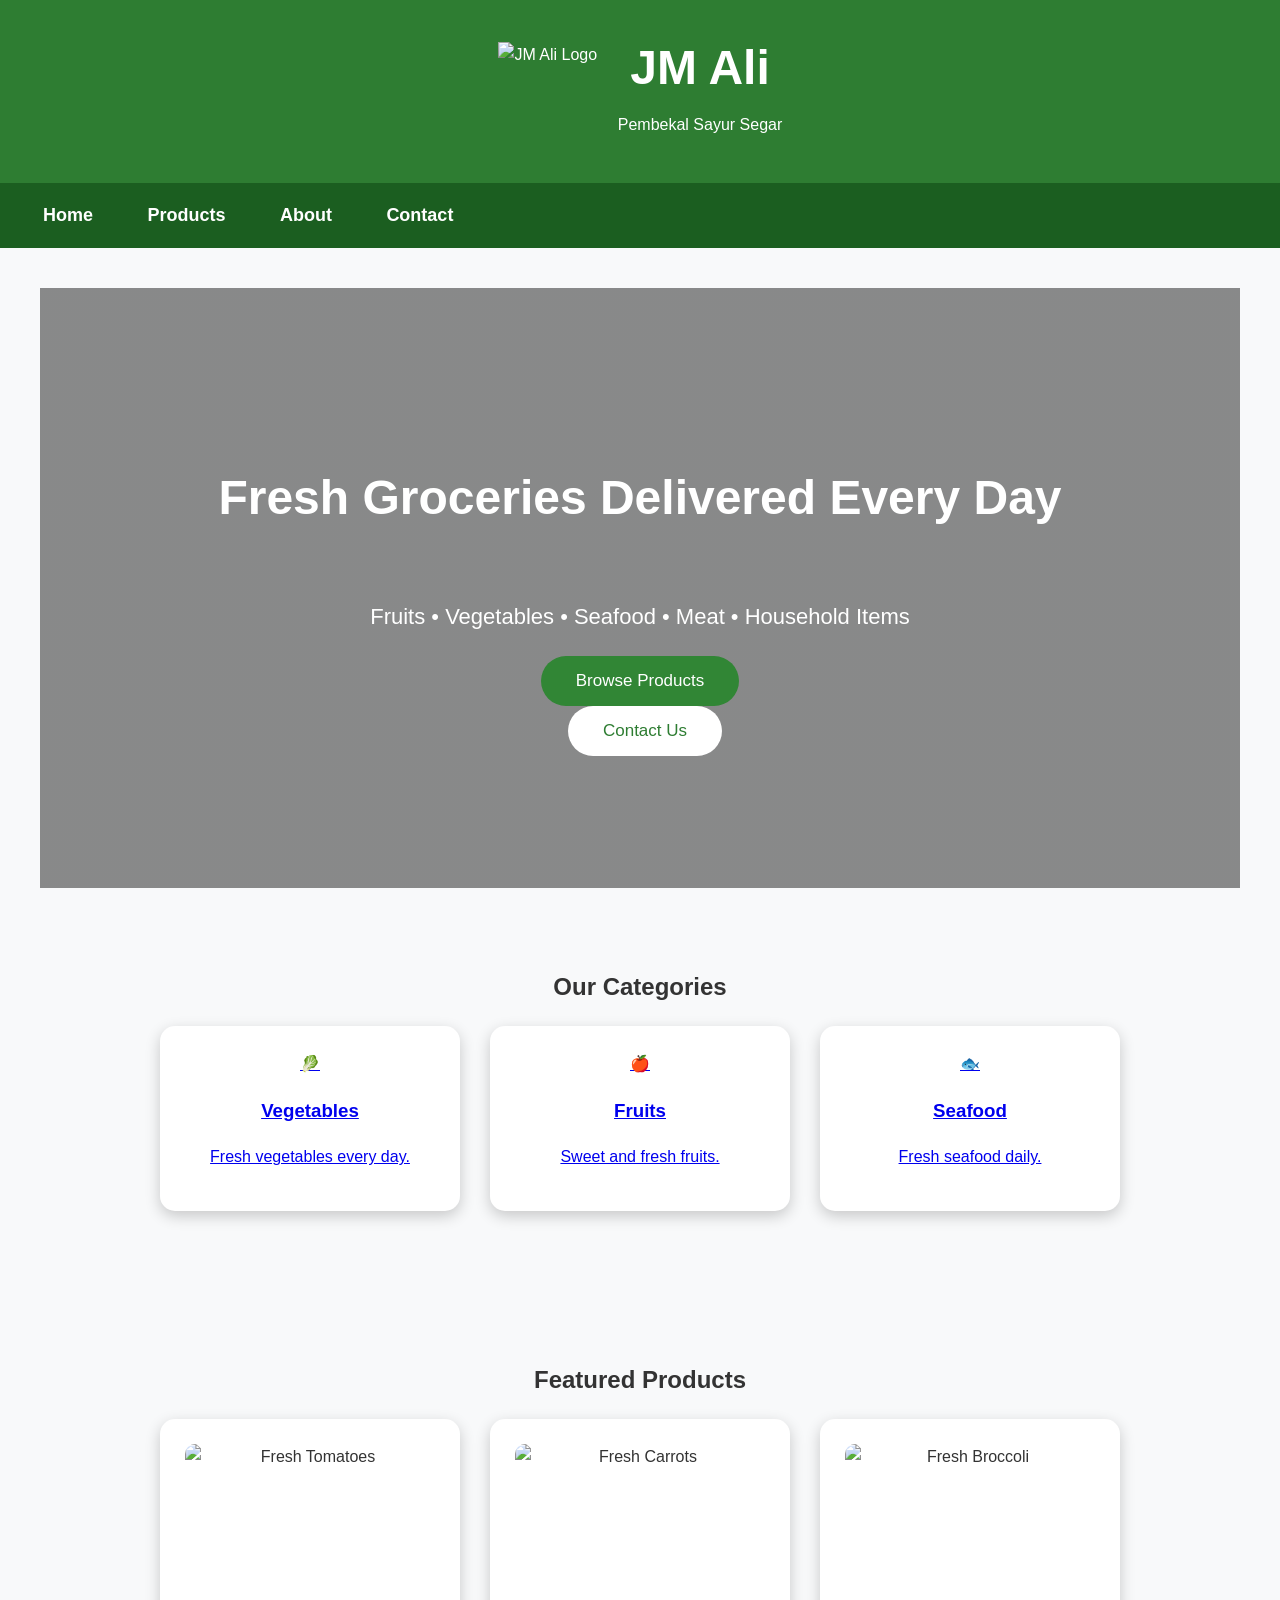
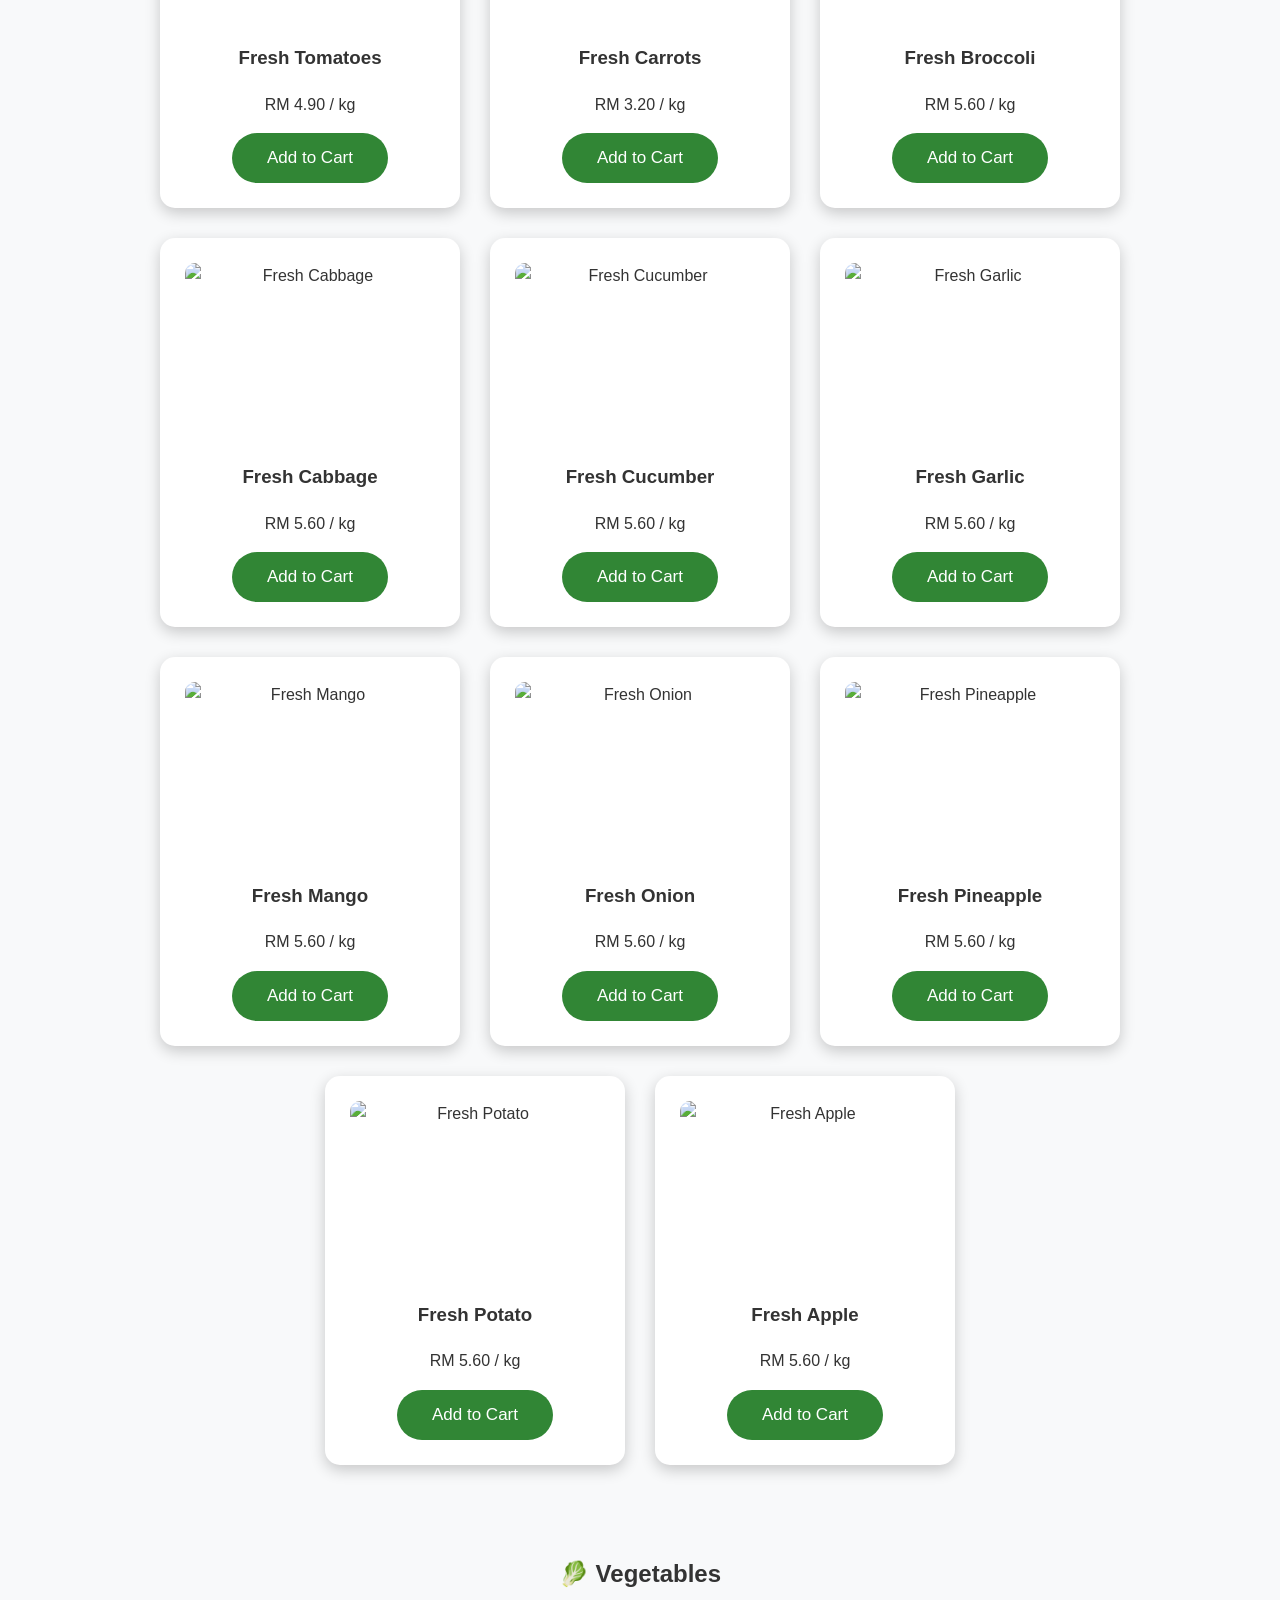
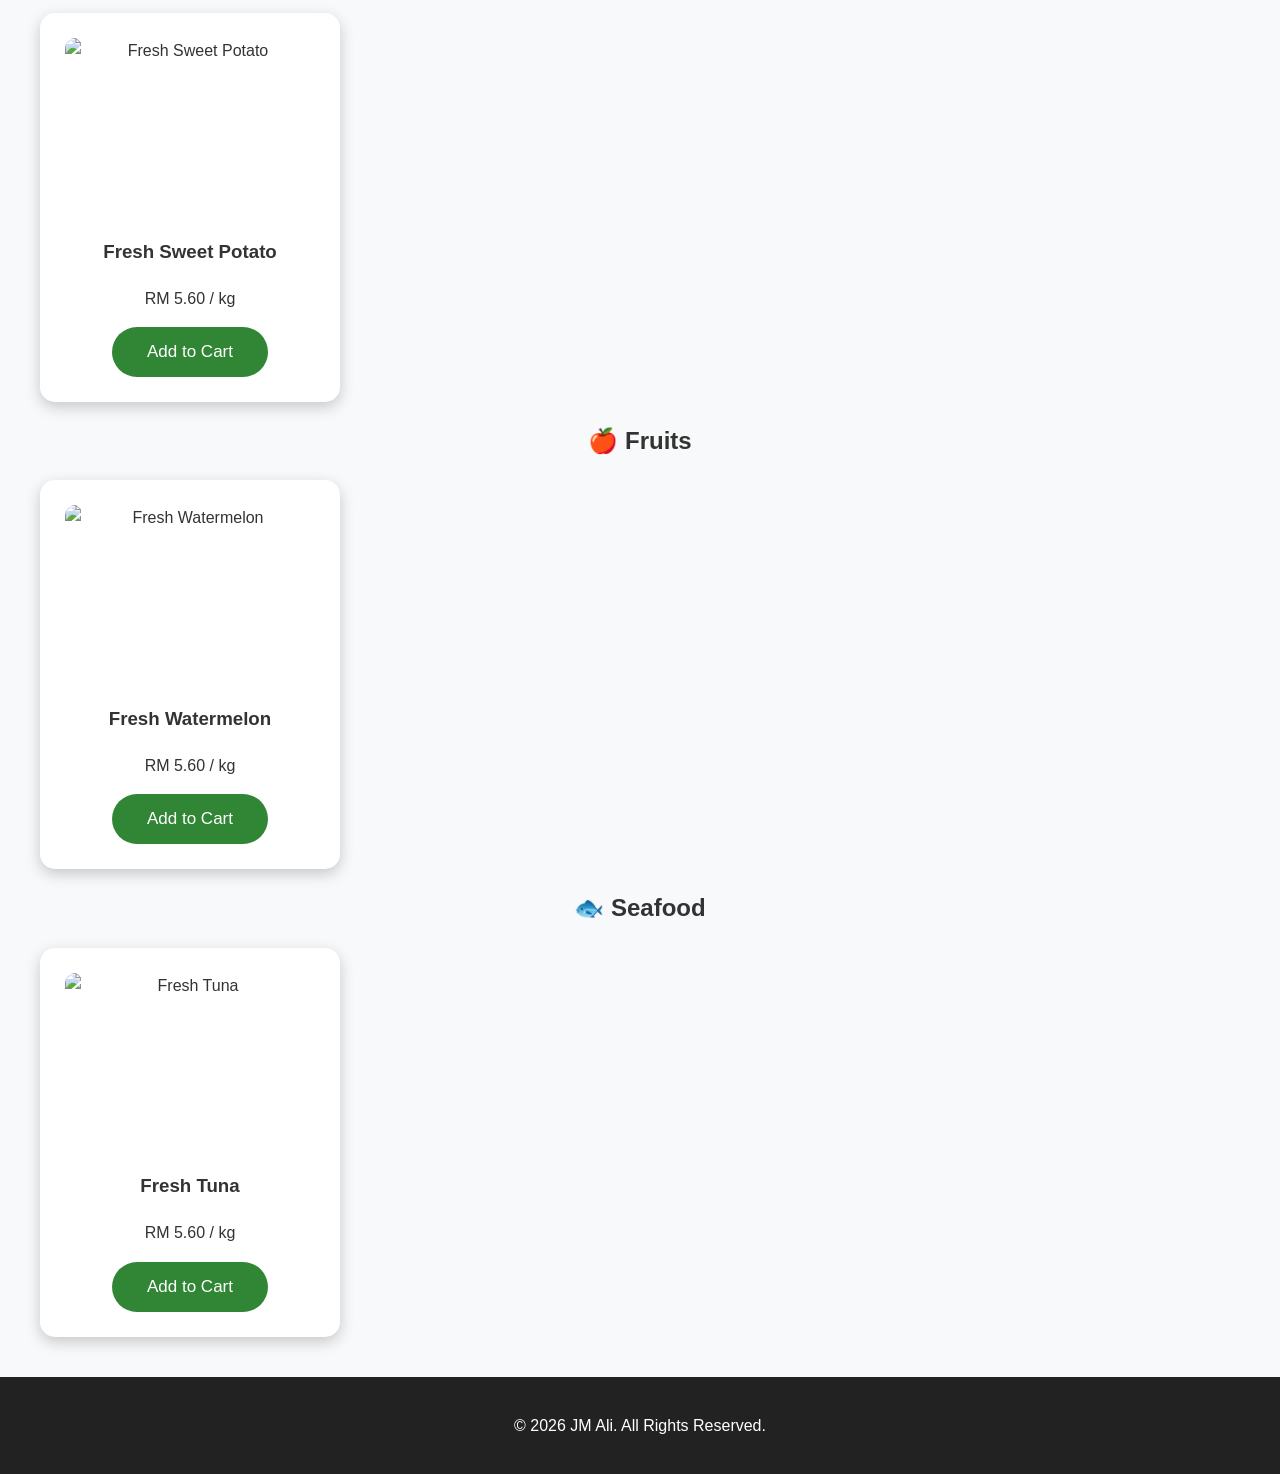
==== index.html @ fa9f4287 "Update index.html" ====
<!DOCTYPE html>

<!--
=====================================================
JM ALI WEBSITE
Version : 1.0
Lesson : 1

This is our homepage.

Every page on our website begins here.

Don't worry if some code looks confusing.
I'll explain every single part.
=====================================================
-->

<html lang="en">

<head>

    <!-- Character encoding -->
    <meta charset="UTF-8">

    <!-- Makes website responsive -->
    <meta name="viewport" content="width=device-width, initial-scale=1.0">

    <!-- Website title -->
    <title>JM Ali</title>

    <!-- Link our CSS file -->
    <link rel="stylesheet" href="css/style.css">

</head>

<body>

    <!-- ======================================
         HEADER
         This is the top of the website.
    ======================================= -->

    <header>

    <div class="logo-area">

        <img src="images/logo/logo.png" alt="JM Ali Logo">

        <div>

            <h1>JM Ali</h1>

            <p>Pembekal Sayur Segar</p>

        </div>

    </div>

    </header>

    <!-- ======================================
         NAVIGATION BAR
    ======================================= -->

    <nav>

        <a href="#">Home</a>

        <a href="#">Products</a>

        <a href="#">About</a>

        <a href="#">Contact</a>

    </nav>

    <!-- ======================================
         MAIN CONTENT
    ======================================= -->

    <main>

    <!-- ===============================
         HERO SECTION
         This is the first section people
         see after the menu.
    ================================ -->

    <section class="hero">

        <h2>Fresh Groceries Delivered Every Day</h2>

        <p>

            Fruits • Vegetables • Seafood • Meat • Household Items

        </p>

        <button>Browse Products</button>

        <button class="secondary-button">Contact Us</button>

    </section>

    <!-- ===============================
         CATEGORIES
    ================================ -->

    <section class="categories">

        <h2>Our Categories</h2>

        <div class="category-container">

            <a href="#vegetables" class="category-link">

             <div class="card">

            🥬

            <h3>Vegetables</h3>

            <p>Fresh vegetables every day.</p>

            </div>

            </a>

            <a href="#fruits" class="category-link">

                <div class="card">

                    🍎

                    <h3>Fruits</h3>

                    <p>Sweet and fresh fruits.</p>

                </div>
            </a>

            <a href="#seafood" class="category-link">

                <div class="card">

                    🐟

                    <h3>Seafood</h3>

                    <p>Fresh seafood daily.</p>

                </div>

            </a>

        </div>

    </section>

    <!-- ======================================
     FEATURED PRODUCTS
    ====================================== -->

    <section class="featured">

        <h2>Featured Products</h2>

        <div class="category-container">

            <div class="card">

                <img src="images/products/fruit/tomato.jpg" alt="Fresh Tomatoes">

                <h3>Fresh Tomatoes</h3>

                <p>RM 4.90 / kg</p>

                <button>Add to Cart</button>

            </div>

          <div class="card">

                <img src="images/products/vegetable/carrot.webp" alt="Fresh Carrots">

                <h3>Fresh Carrots</h3>

                <p>RM 3.20 / kg</p>

                <button>Add to Cart</button>

          </div>

         <div class="card">

                <img src="images/products/vegetable/broccoli.jpg" alt="Fresh Broccoli">

                <h3>Fresh Broccoli</h3>

                <p>RM 5.60 / kg</p>

                <button>Add to Cart</button>

         </div>

         <div class="card">

            <img src="images/products/vegetable/cabbage.jpg" alt="Fresh Cabbage">

            <h3>Fresh Cabbage</h3>

            <p>RM 5.60 / kg</p>

            <button>Add to Cart</button>

        </div>

            <div class="card">

            <img src="images/products/fruit/cucumber.jpg" alt="Fresh Cucumber">

            <h3>Fresh Cucumber</h3>

            <p>RM 5.60 / kg</p>

            <button>Add to Cart</button>

        </div>

        <div class="card">

            <img src="images/products/vegetable/garlic.jpg" alt="Fresh Garlic">

            <h3>Fresh Garlic</h3>

            <p>RM 5.60 / kg</p>

            <button>Add to Cart</button>

        </div>

        <div class="card">

            <img src="images/products/fruit/mango.jpg" alt="Fresh Mango">

            <h3>Fresh Mango</h3>

            <p>RM 5.60 / kg</p>

            <button>Add to Cart</button>

        </div>

        <div class="card">

            <img src="images/products/vegetable/onion.jpg" alt="Fresh Onion">

            <h3>Fresh Onion</h3>

            <p>RM 5.60 / kg</p>

            <button>Add to Cart</button>

        </div>

        <div class="card">

            <img src="images/products/fruit/pineapple.webp" alt="Fresh Pineapple">

            <h3>Fresh Pineapple</h3>

            <p>RM 5.60 / kg</p>

            <button>Add to Cart</button>

        </div>

        <div class="card">

            <img src="images/products//vegetable/potato.webp" alt="Fresh Potato">

            <h3>Fresh Potato</h3>

            <p>RM 5.60 / kg</p>

            <button>Add to Cart</button>

        </div>

        <div class="card">

            <img src="images/products/fruit/red_apple.avif" alt="Fresh Apple">

            <h3>Fresh Apple</h3>

            <p>RM 5.60 / kg</p>

            <button>Add to Cart</button>

        </div>

        </div>

    </section>

    <!-- ======================================
     VEGETABLES
    ====================================== -->

    <section id="vegetables" class="product-section">

        <h2>🥬 Vegetables</h2>

        <div class="product-grid">

            <!-- Vegetable cards go here -->

        <div class="card">

            <img src="images/products/vegetable/sweet_potato.jpg" alt="Fresh Sweet Potato">

            <h3>Fresh Sweet Potato</h3>

            <p>RM 5.60 / kg</p>

            <button>Add to Cart</button>

        </div>

        </div>

    </section>

        <section id="fruits" class="product-section">

        <h2>🍎 Fruits</h2>

        <div class="product-grid">

            <!-- Fruits cards go here -->

        <div class="card">

            <img src="images/products/fruit/watermelon.jpg" alt="Fresh Watermelon">

            <h3>Fresh Watermelon</h3>

            <p>RM 5.60 / kg</p>

            <button>Add to Cart</button>

        </div>

        </div>

        </section>

        <section id="seafood" class="product-section">

        <h2>🐟 Seafood</h2>

        <div class="product-grid">

            <!-- Seafood cards go here -->

            <div class="card">

             <img src="images/products/seafood/bluefin_tuna.jpg" alt="Fresh Tuna">

            <h3>Fresh Tuna</h3>

            <p>RM 5.60 / kg</p>

            <button>Add to Cart</button>

        </div>

        </div>

         </section>

    </main>

    <!-- ======================================
         FOOTER
    ======================================= -->

    <footer>

        <p>

            © 2026 JM Ali.
            All Rights Reserved.

        </p>

    </footer>

    <!-- Link JavaScript -->

    <script src="js/script.js"></script>

</body>

</html>
---- css/style.css ----
/* ===========================================
   JM FARM WEBSITE

   This file controls the LOOK
   of the website.

   HTML = Structure

   CSS = Appearance
=========================================== */

/* ===========================================
   BODY
   Controls the whole page.
=========================================== */

body{

    margin:0;

    font-family:'Segoe UI', Tahoma, Geneva, Verdana, sans-serif;

    background:#F8F9FA;

    color:#333;

    line-height:1.6;

}

/* =====================
   HEADER
===================== */

header{

    background:#2E7D32;

    color:white;

    text-align:center;

    padding:30px;

}

/* =====================
   NAVIGATION
===================== */

nav{

    background:#1B5E20;

    padding:18px;

    position:sticky;

    top:0;

    z-index:1000;

}

nav a{

    color:white;

    text-decoration:none;

    margin:25px;

    font-size:18px;

    font-weight:600;

    transition:.3s;

}

nav a:hover{

    color:#FFD54F;

}

/* =====================
   MAIN
===================== */

main{

    padding:40px;

    text-align:center;

}

button{

    background:#318635;

    color:white;

    padding:15px 35px;

    border:none;

    border-radius:30px;

    cursor:pointer;

    font-size:17px;

    transition:.3s;

}

button:hover{

    background:#95cba6;

    transform:scale(1.05);

}

/* =====================
   FOOTER
===================== */

footer{

    background:#222;

    color:white;

    text-align:center;

    padding:20px;

}

/* =====================================
   HERO SECTION
===================================== */

.hero{

    background:

    linear-gradient(

        rgba(0,0,0,.45),

        rgba(0,0,0,.45)

    ),

    url("../images/hero/hero_banner.webp");

    background-size:cover;

    background-position:center;

    height:600px;

    display:flex;

    flex-direction:column;

    justify-content:center;

    align-items:center;

    color:white;

    text-align:center;

}

.hero h2{

    font-size:48px;

}

.hero p{

    font-size:22px;

}

/* =====================================
   SECOND BUTTON
===================================== */

.secondary-button{

    background:white;

    color:#2E7D32;

    margin-left:10px;

}

/* =====================================
   CATEGORY SECTION
===================================== */

.categories{

    padding:60px 20px;

}

/* Flexbox */

.category-container{

    display:flex;

    justify-content:center;

    gap:30px;

    flex-wrap:wrap;

}

.card{

    background:white;

    width:250px;

    padding:25px;

    border-radius:15px;

    box-shadow:0px 5px 15px rgba(0,0,0,0.2);

    transition:0.3s;

    overflow:hidden;

}

.card:hover{

    transform:translateY(-10px);

}

/* ==========================
   LOGO AREA
========================== */

.logo-area{

    display:flex;

    justify-content:center;

    align-items:center;

    gap:20px;

}

.logo-area img{

    width:100px;

    height:100px;

    object-fit:contain;

}

.logo-area h1{

    margin:0;

    font-size:48px;

}

.logo-area p{

    margin-top:5px;

}

/* ======================================
   FEATURED PRODUCTS
====================================== */

.featured{

    background:#F8F9FA;

    padding:70px 20px;

    text-align:center;

}

/* ======================================
   PRODUCT IMAGES
====================================== */

.card img{

    display:block;

    width:100%;

    height:180px;

    object-fit:cover;

    border-radius:10px;

    margin-bottom:15px;

}
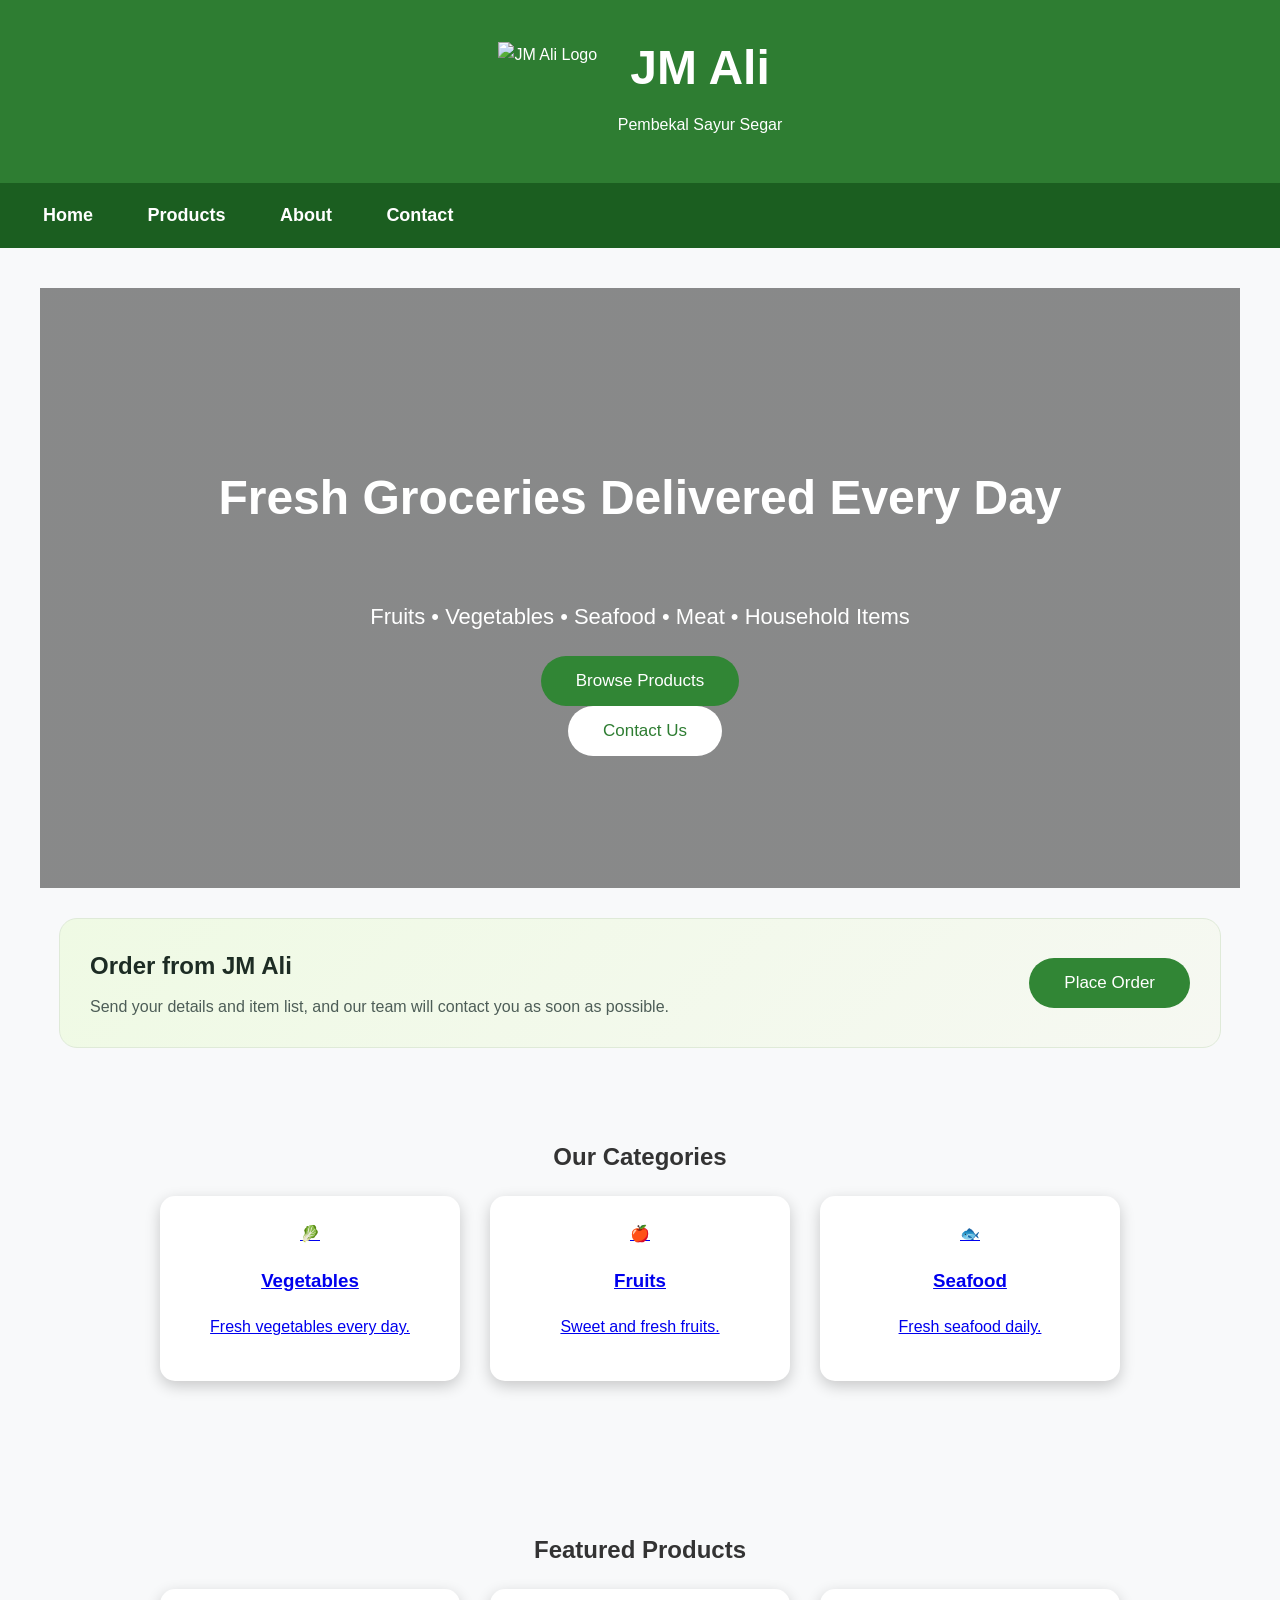
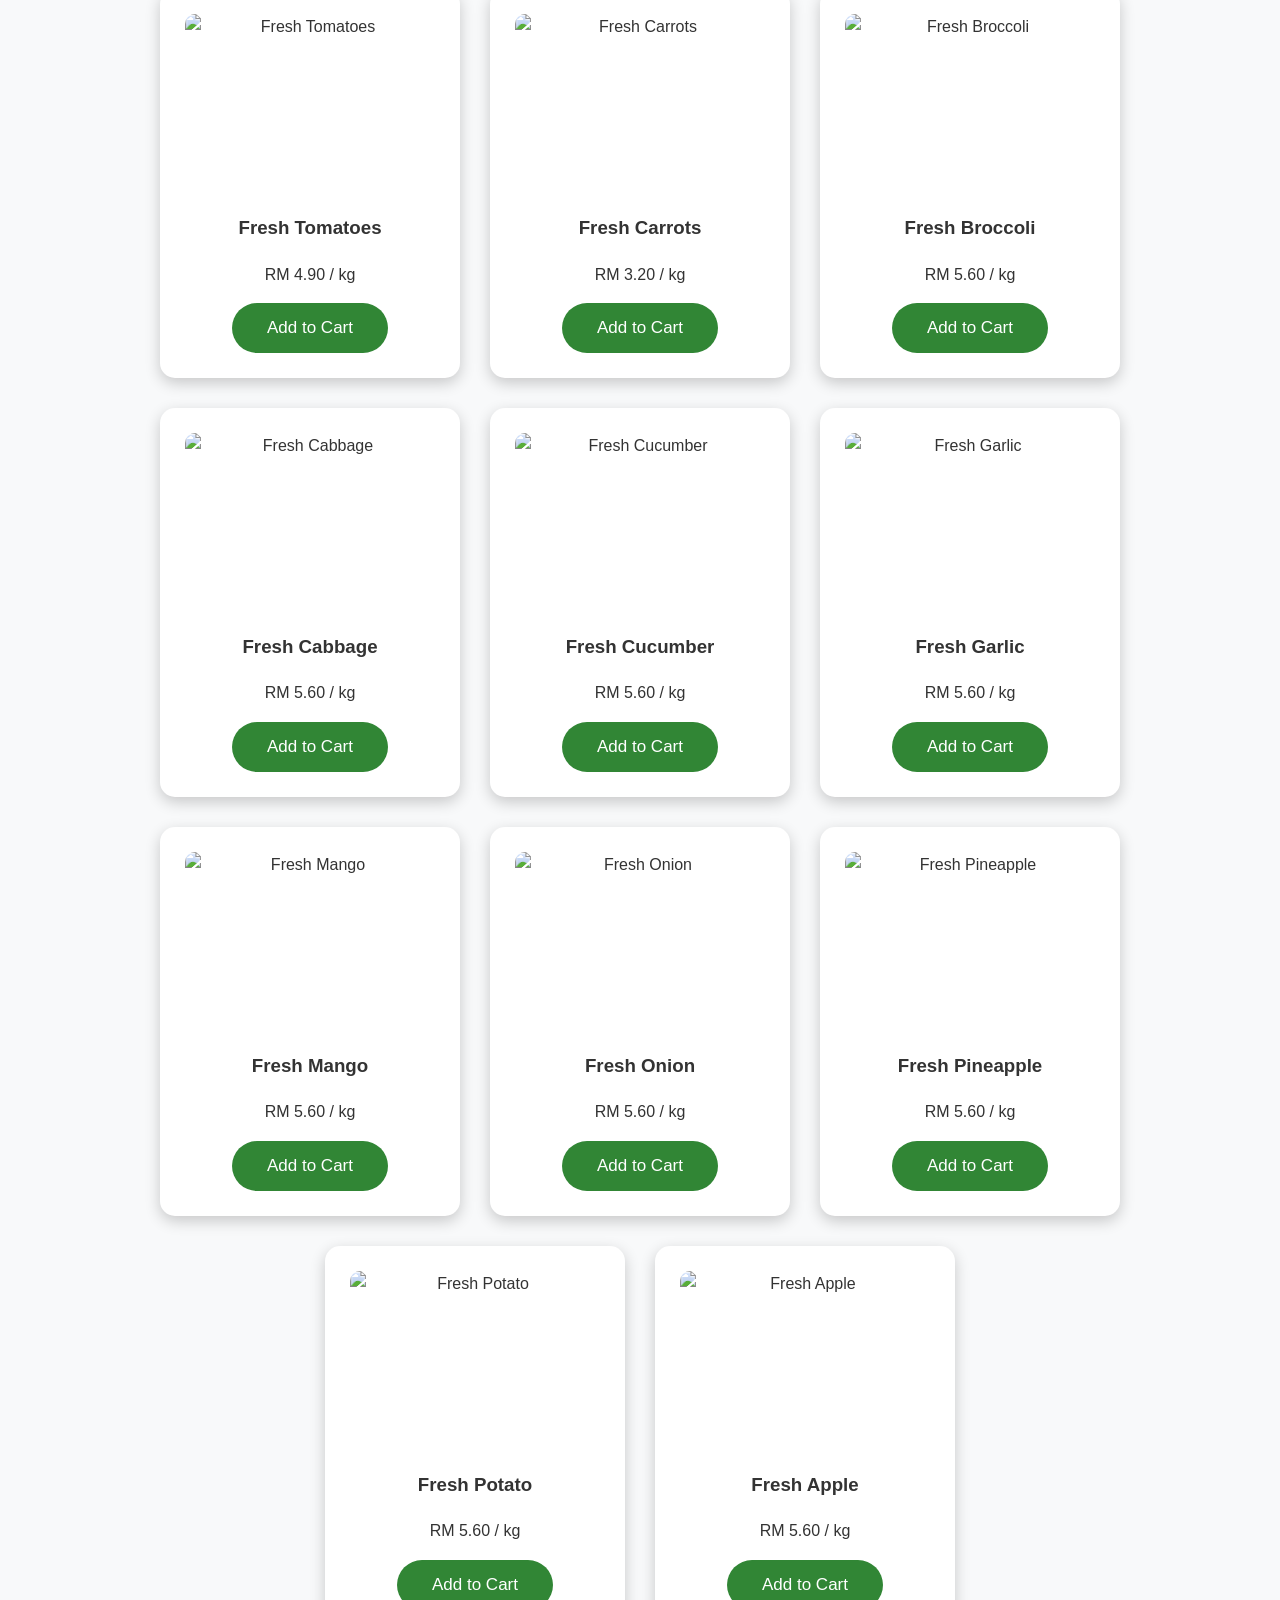
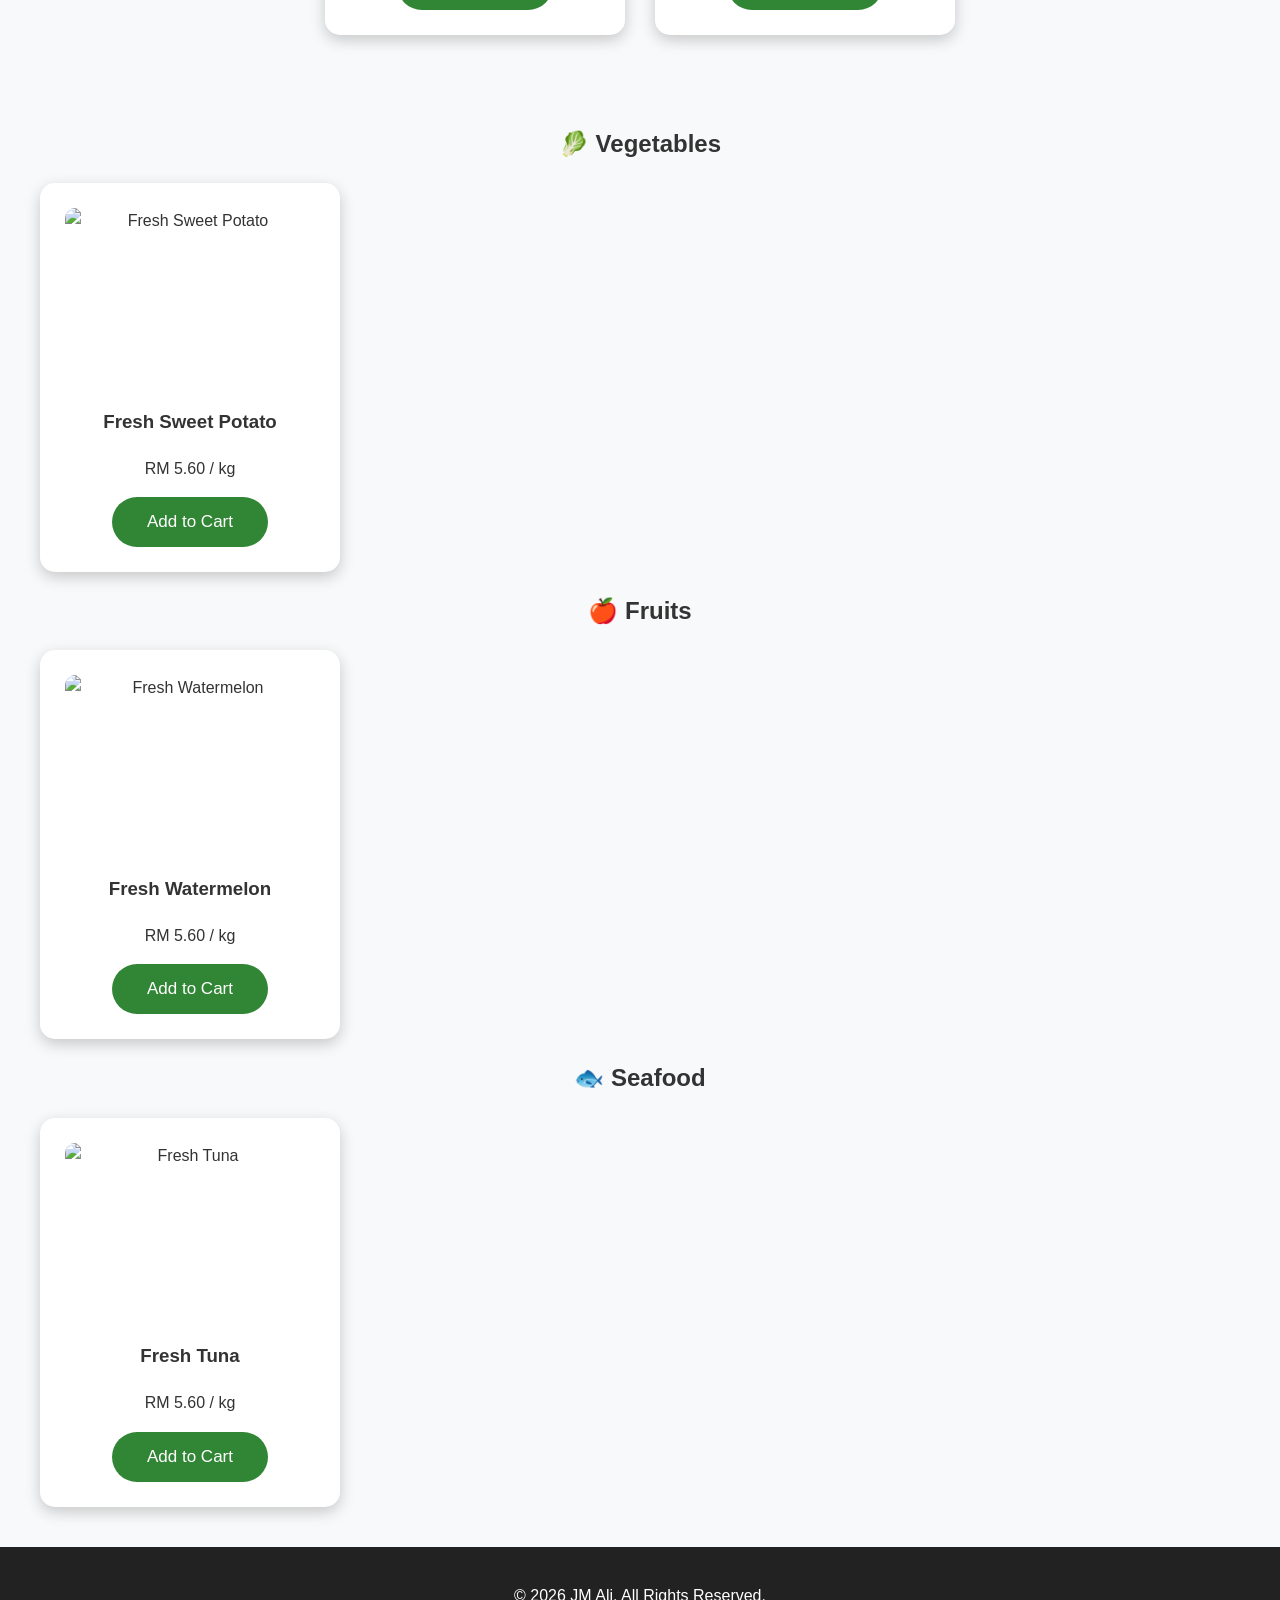
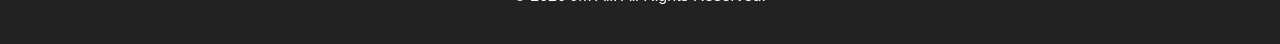
==== commit 696d8359: "Major Construction -Better Admin Page -More Comments -Full Update on Customer and Admin Page" ====
--- a/index.html
+++ b/index.html
@@ -38,6 +38,7 @@
     <!-- ======================================
          HEADER
          This is the top of the website.
+         This area is shown to every customer.
     ======================================= -->
 
     <header>
@@ -60,6 +61,7 @@
 
     <!-- ======================================
          NAVIGATION BAR
+         This helps shoppers move around the store.
     ======================================= -->
 
     <nav>
@@ -82,8 +84,8 @@
 
     <!-- ===============================
          HERO SECTION
-         This is the first section people
-         see after the menu.
+         This is the first large banner people see.
+         It introduces the brand and the products.
     ================================ -->
 
     <section class="hero">
@@ -103,8 +105,17 @@
     </section>
 
     <!-- ===============================
-         CATEGORIES
+         CUSTOMER ORDER CTA
+         This button opens the order form for shoppers.
     ================================ -->
+
+    <section class="customer-order-cta">
+        <div>
+            <h2>Order from JM Ali</h2>
+            <p>Send your details and item list, and our team will contact you as soon as possible.</p>
+        </div>
+        <button id="open-customer-order" type="button">Place Order</button>
+    </section>
 
     <section class="categories">
 
@@ -159,6 +170,8 @@
 
     <!-- ======================================
      FEATURED PRODUCTS
+     These are the main items shown to customers.
+     Products can be added or updated by the admin later.
     ====================================== -->
 
     <section class="featured">
@@ -383,6 +396,7 @@
 
     <!-- ======================================
          FOOTER
+         This is the bottom section of the website.
     ======================================= -->
 
     <footer>
@@ -396,6 +410,49 @@
 
     </footer>
 
+    <div id="customer-order-modal" class="customer-order-modal hidden" aria-hidden="true">
+        <div class="customer-order-form-panel">
+            <div class="customer-order-header">
+                <h2>Place Your Order</h2>
+                <button type="button" id="close-customer-order" class="close-order-modal" aria-label="Close order form">×</button>
+            </div>
+
+            <form id="customer-order-form">
+                <div class="customer-order-grid">
+                    <label>
+                        Full Name
+                        <input id="customer-name" type="text" placeholder="Your name" required>
+                    </label>
+
+                    <label>
+                        Phone Number
+                        <input id="customer-phone" type="tel" placeholder="012-3456789" required>
+                    </label>
+
+                    <label class="full-width">
+                        Delivery Address
+                        <textarea id="customer-address" rows="3" placeholder="Your address" required></textarea>
+                    </label>
+
+                    <label class="full-width">
+                        Order Items
+                        <textarea id="customer-order-items" rows="3" placeholder="Example: 2 kg tomatoes, 1 kg carrots" required></textarea>
+                    </label>
+
+                    <label class="full-width">
+                        Notes / Delivery Instructions
+                        <textarea id="customer-order-notes" rows="2" placeholder="Optional"></textarea>
+                    </label>
+                </div>
+
+                <div class="customer-order-actions">
+                    <button type="button" id="cancel-customer-order" class="secondary-order-button">Cancel</button>
+                    <button type="submit" class="primary-order-button">Send Order</button>
+                </div>
+            </form>
+        </div>
+    </div>
+
     <!-- Link JavaScript -->
 
     <script src="js/script.js"></script>
--- a/css/style.css
+++ b/css/style.css
@@ -124,6 +124,132 @@
 
 }
 
+.customer-order-cta {
+
+    display: flex;
+    align-items: center;
+    justify-content: space-between;
+    gap: 20px;
+    background: linear-gradient(135deg, #effae4, #f6f8f2);
+    border: 1px solid #dfead8;
+    border-radius: 18px;
+    padding: 28px 30px;
+    margin: 30px auto 10px;
+    max-width: 1100px;
+    text-align: left;
+}
+
+.customer-order-cta h2 {
+    margin: 0 0 8px;
+    color: #1d2c24;
+}
+
+.customer-order-cta p {
+    margin: 0;
+    color: #4d5d57;
+}
+
+.customer-order-modal {
+    position: fixed;
+    inset: 0;
+    background: rgba(12, 19, 16, 0.55);
+    display: flex;
+    align-items: center;
+    justify-content: center;
+    padding: 20px;
+    z-index: 2000;
+}
+
+.customer-order-modal.hidden {
+    display: none;
+}
+
+.customer-order-form-panel {
+    width: min(700px, 100%);
+    background: white;
+    border-radius: 18px;
+    box-shadow: 0 25px 50px rgba(0,0,0,0.2);
+    padding: 24px;
+}
+
+.customer-order-header {
+    display: flex;
+    align-items: center;
+    justify-content: space-between;
+    gap: 12px;
+    margin-bottom: 20px;
+}
+
+.customer-order-header h2 {
+    margin: 0;
+    color: #1d2c24;
+}
+
+.close-order-modal {
+    background: #ebf1eb;
+    color: #1d2c24;
+    width: 38px;
+    height: 38px;
+    border-radius: 50%;
+    padding: 0;
+    font-size: 1.8rem;
+    line-height: 1;
+}
+
+.customer-order-grid {
+    display: grid;
+    grid-template-columns: repeat(2, minmax(0, 1fr));
+    gap: 16px;
+}
+
+.customer-order-grid label {
+    display: grid;
+    gap: 8px;
+    font-weight: 700;
+    color: #1d2c24;
+}
+
+.customer-order-grid .full-width {
+    grid-column: 1 / -1;
+}
+
+.customer-order-grid input,
+.customer-order-grid textarea {
+    width: 100%;
+    border: 1px solid #dfe6df;
+    border-radius: 10px;
+    padding: 12px 14px;
+    font: inherit;
+    color: #1d2c24;
+    resize: vertical;
+}
+
+.customer-order-actions {
+    display: flex;
+    justify-content: flex-end;
+    gap: 12px;
+    margin-top: 22px;
+}
+
+.secondary-order-button,
+.primary-order-button {
+    border: none;
+    border-radius: 12px;
+    padding: 12px 18px;
+    font-weight: 700;
+    cursor: pointer;
+}
+
+.secondary-order-button {
+    background: #f0f3ef;
+    color: #173c2c;
+}
+
+.primary-order-button {
+    background: #2e7d32;
+    color: white;
+}
+
 /* =====================
    FOOTER
 ===================== */
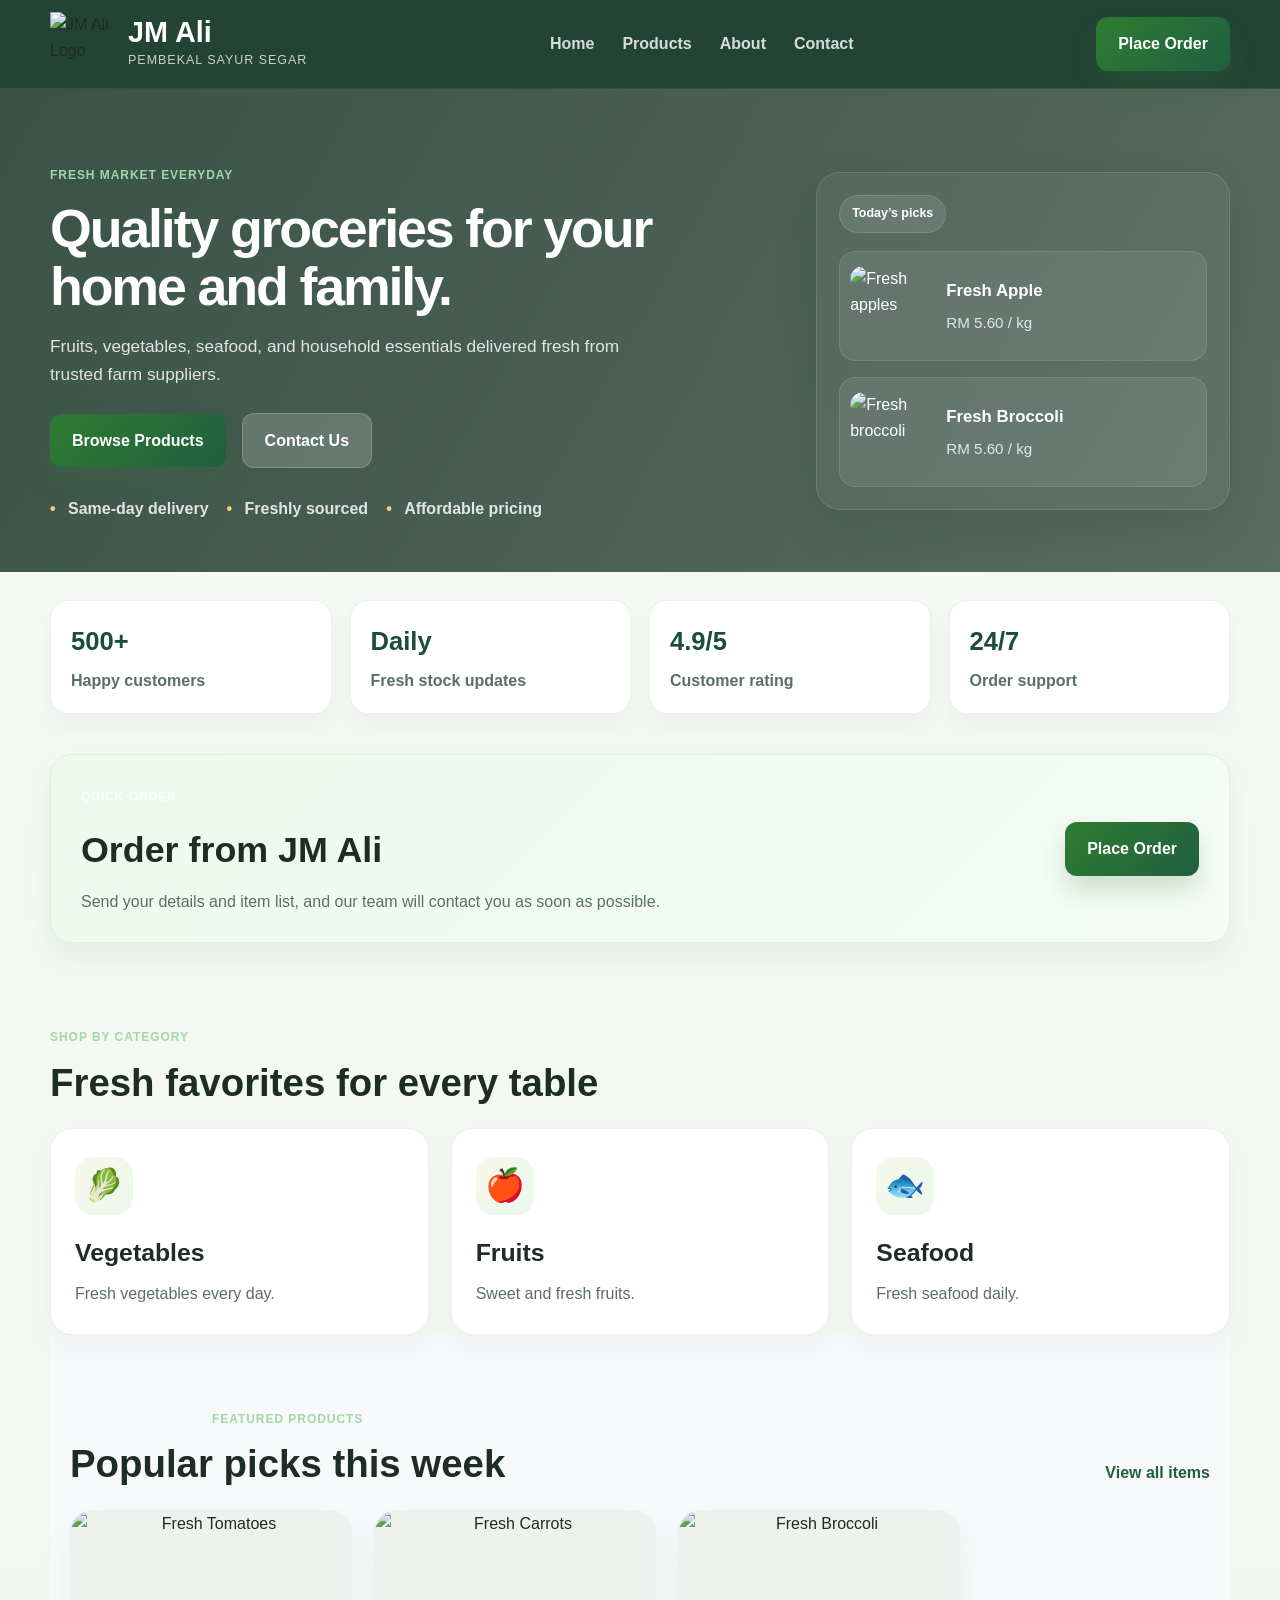
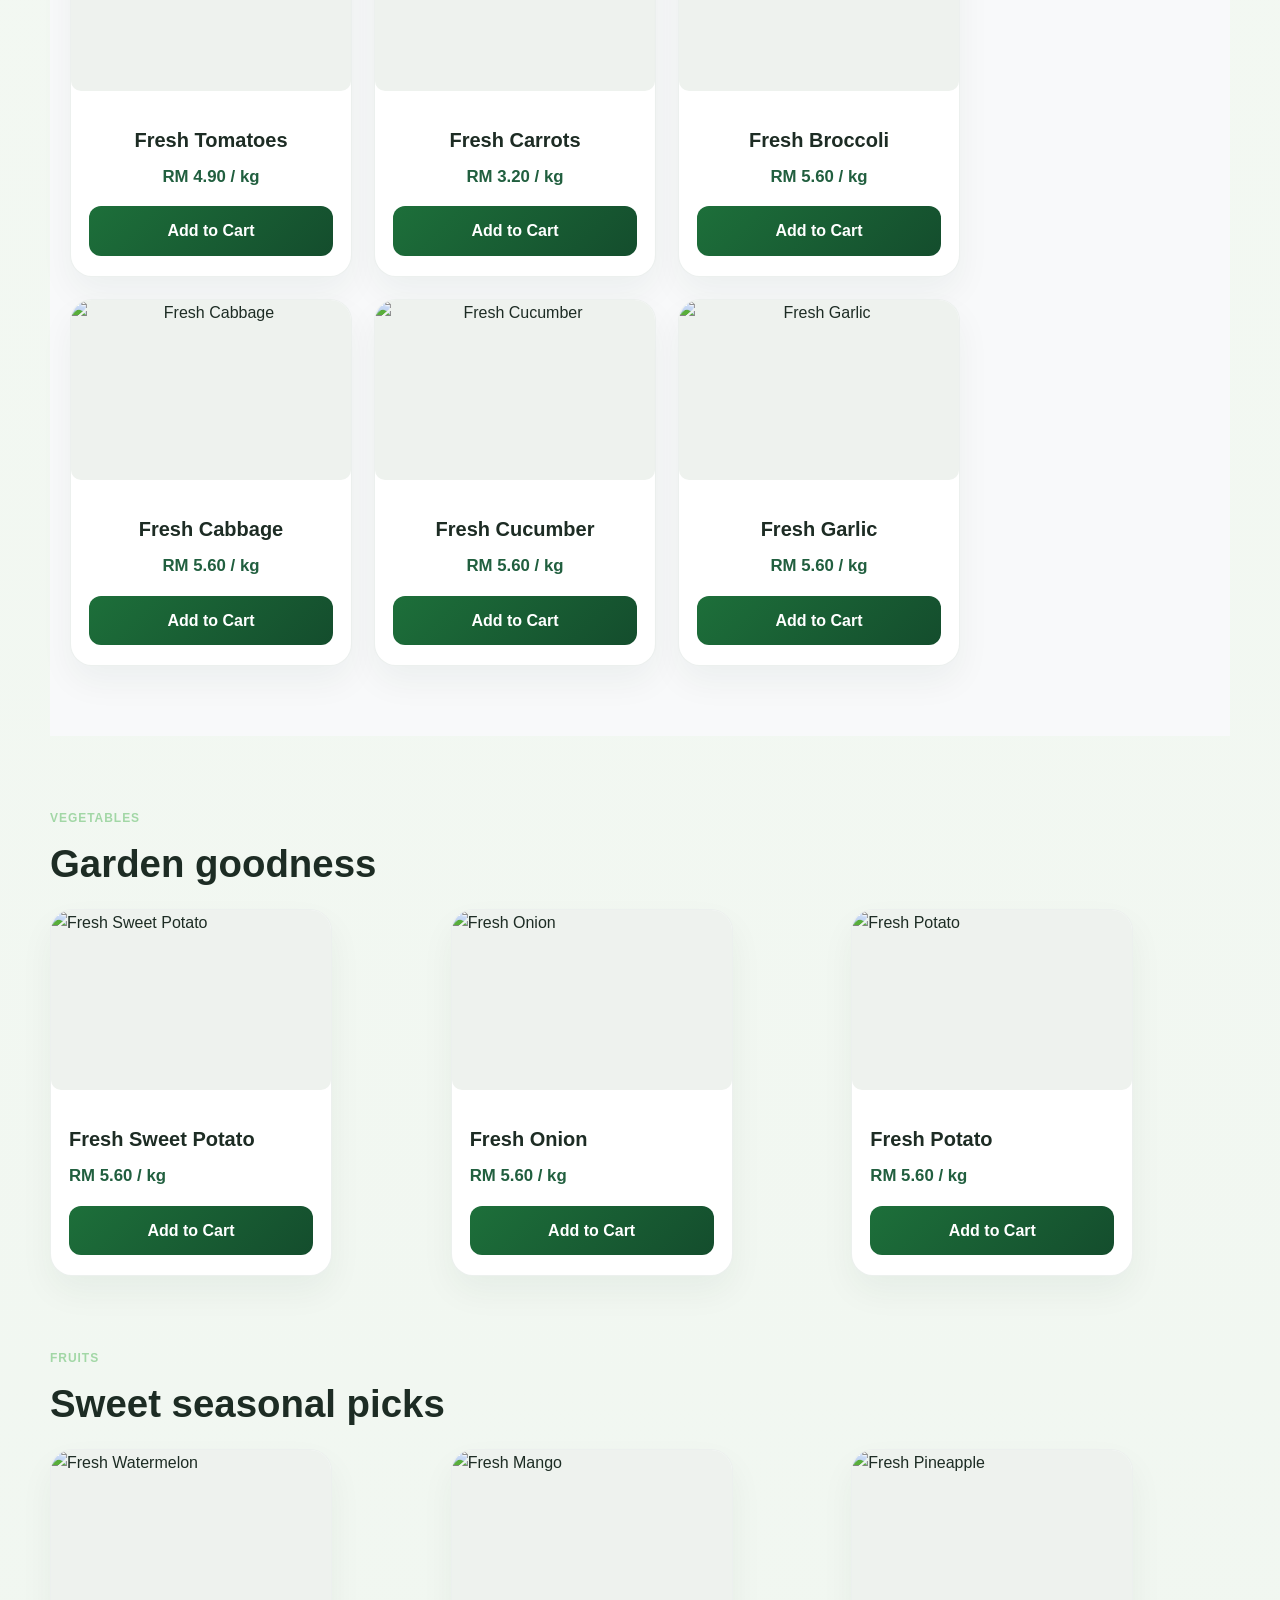
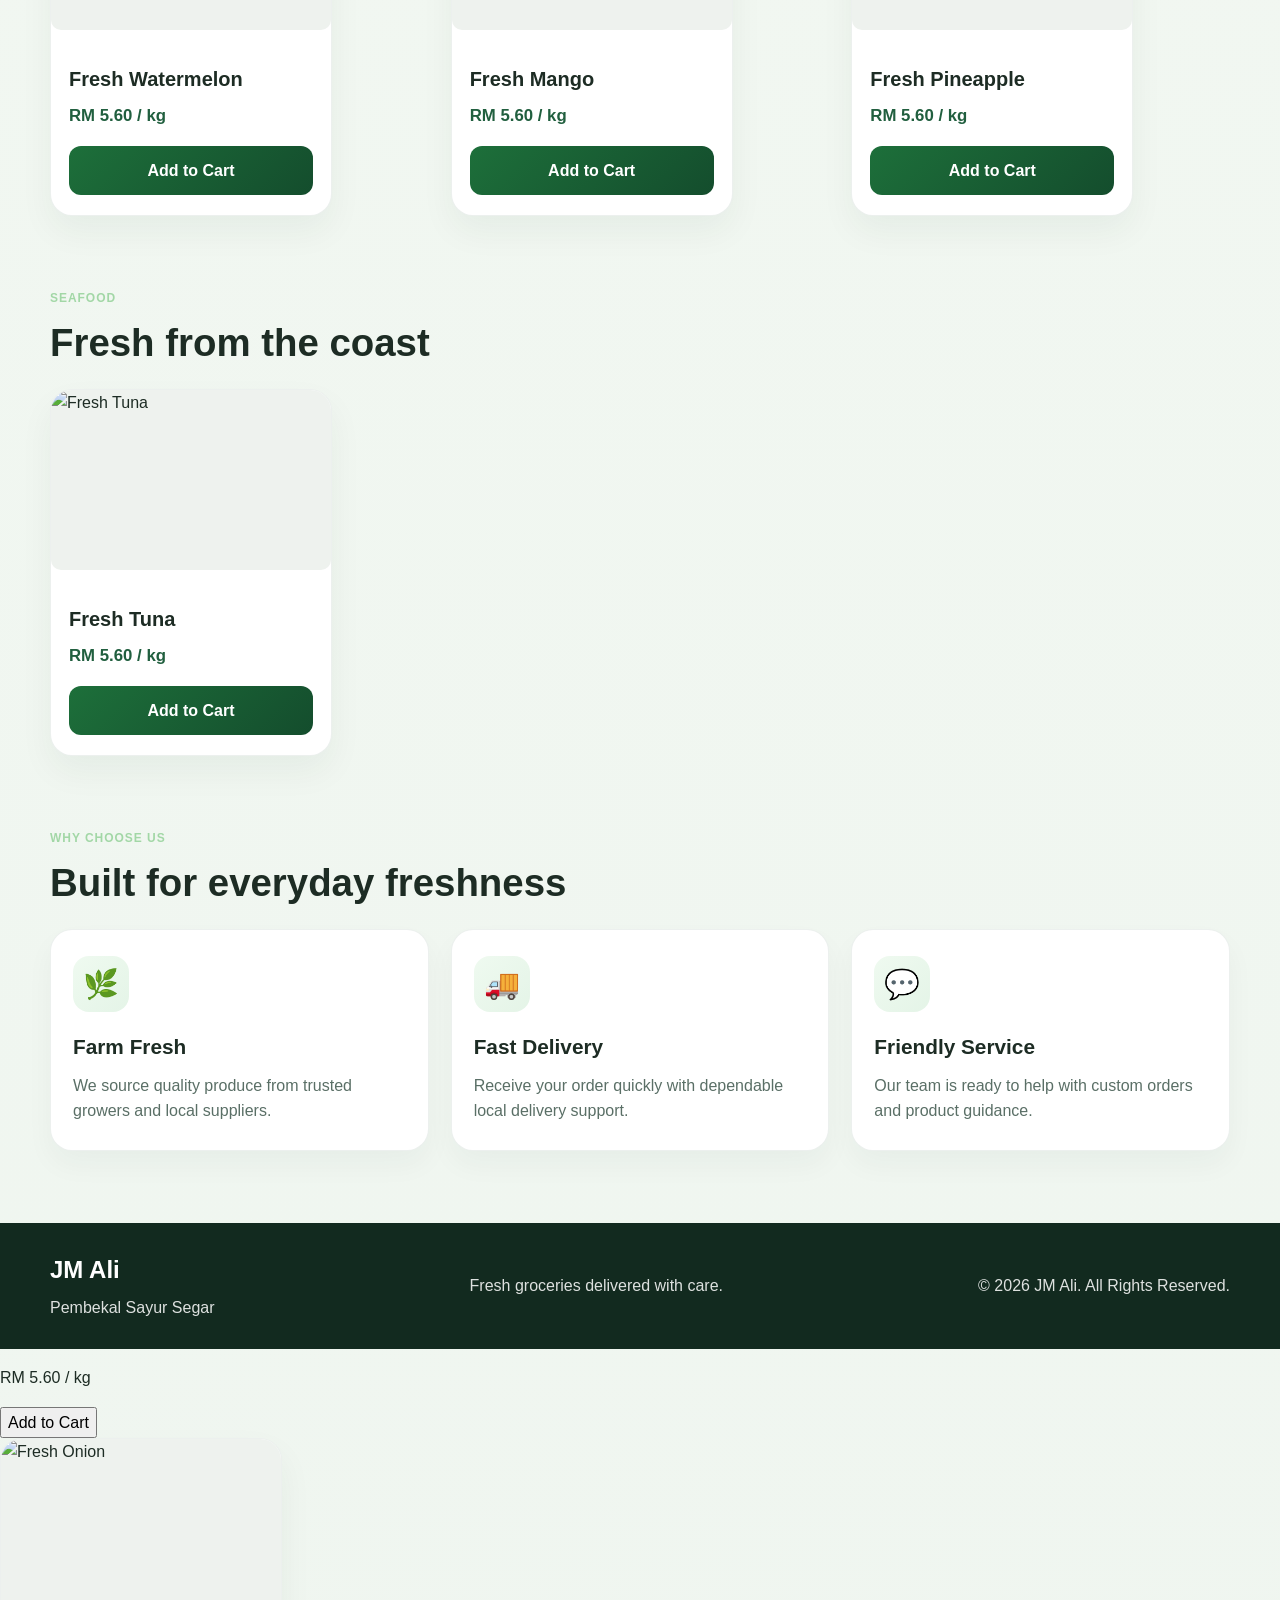
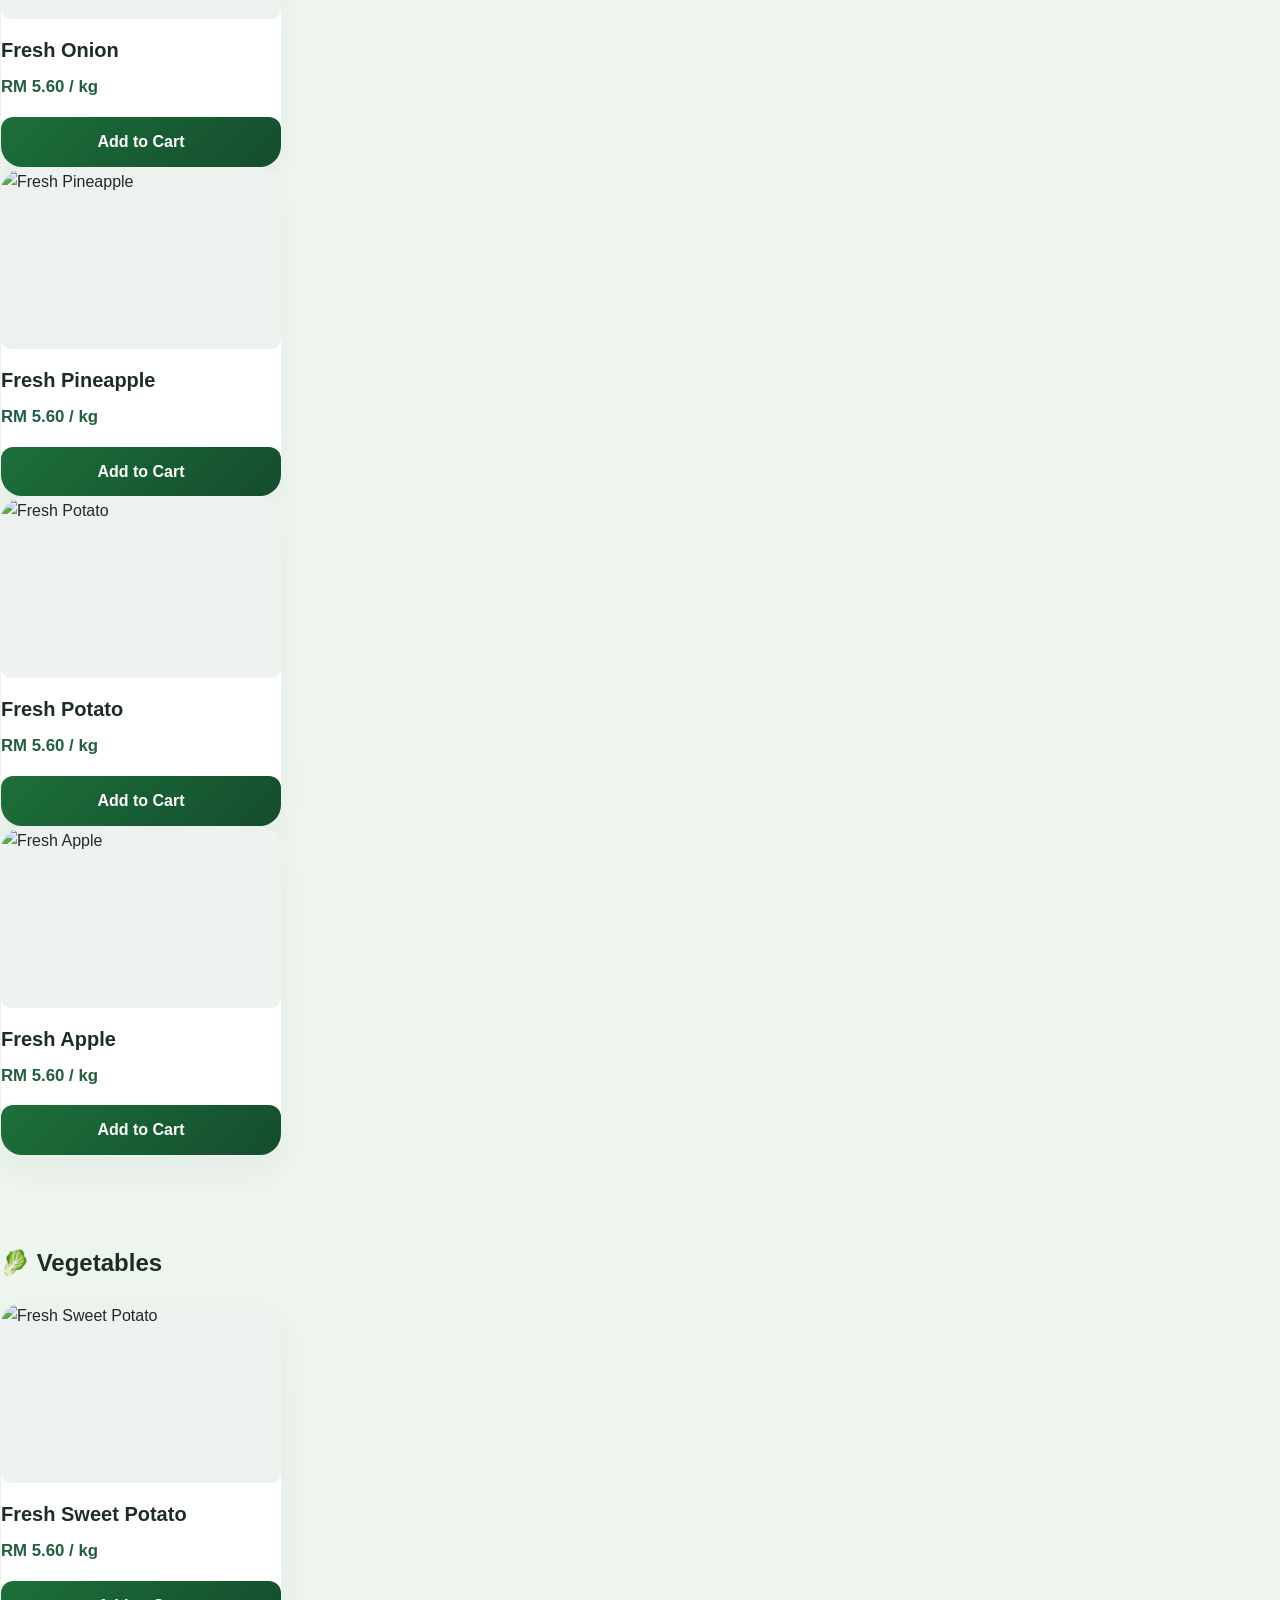
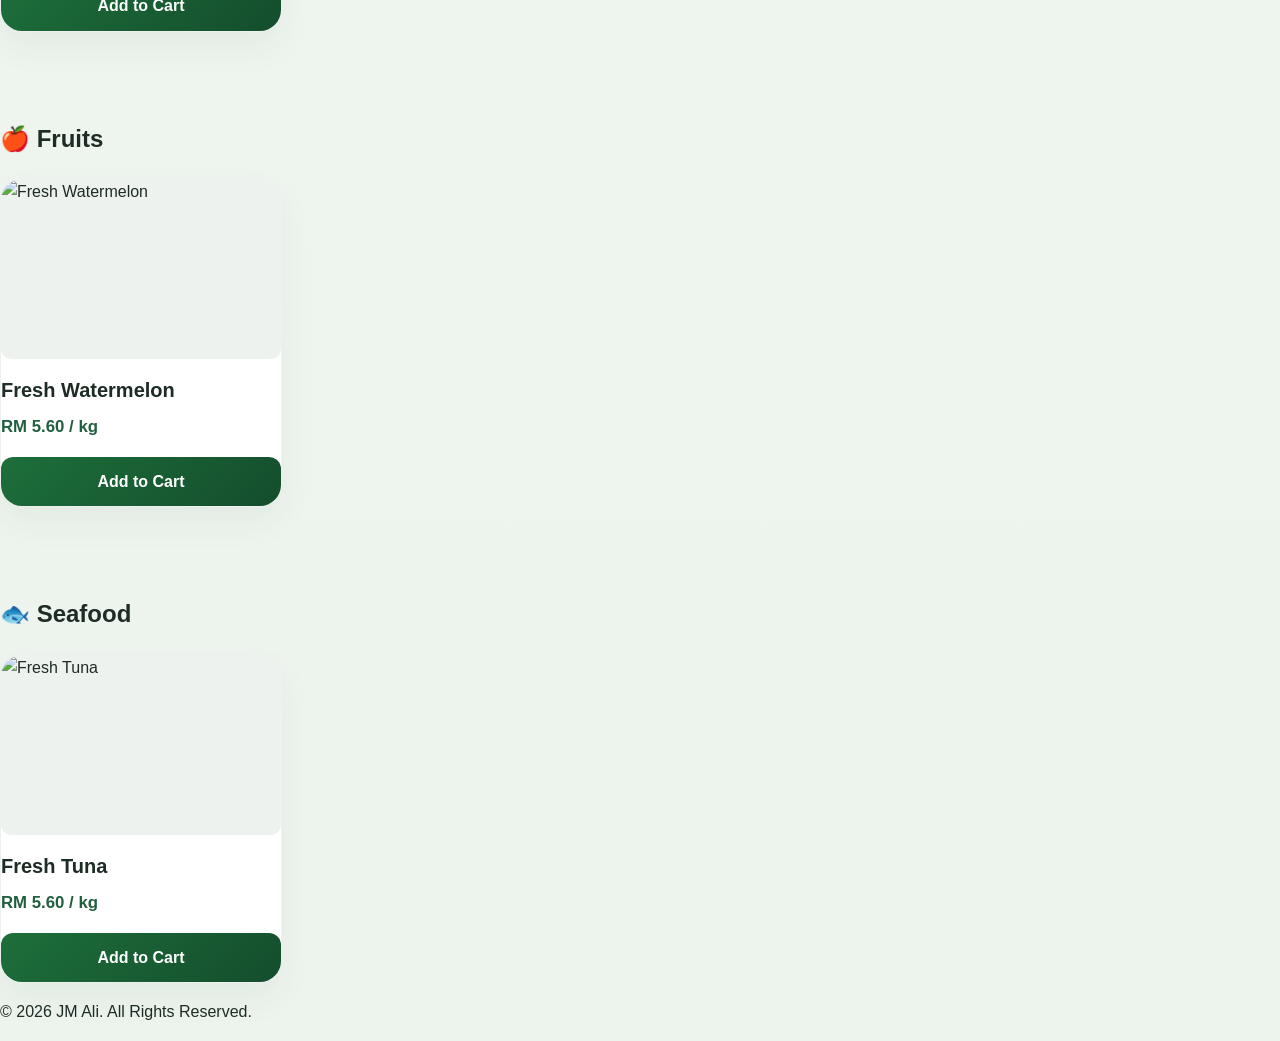
==== commit 46cee90f: "Polished -Polished customer front-end -Sticky Admin Sidebar" ====
--- a/index.html
+++ b/index.html
@@ -1,413 +1,330 @@
 <!DOCTYPE html>
-
-<!--
-=====================================================
-JM ALI WEBSITE
-Version : 1.0
-Lesson : 1
-
-This is our homepage.
-
-Every page on our website begins here.
-
-Don't worry if some code looks confusing.
-I'll explain every single part.
-=====================================================
--->
-
 <html lang="en">
-
 <head>
-
-    <!-- Character encoding -->
-    <meta charset="UTF-8">
-
-    <!-- Makes website responsive -->
-    <meta name="viewport" content="width=device-width, initial-scale=1.0">
-
-    <!-- Website title -->
-    <title>JM Ali</title>
-
-    <!-- Link our CSS file -->
-    <link rel="stylesheet" href="css/style.css">
-
+    <meta charset="UTF-8" />
+    <meta name="viewport" content="width=device-width, initial-scale=1.0" />
+    <title>JM Ali | Fresh Groceries</title>
+    <link rel="stylesheet" href="./css/style.css" />
 </head>
-
 <body>
-
-    <!-- ======================================
-         HEADER
-         This is the top of the website.
-         This area is shown to every customer.
-    ======================================= -->
-
-    <header>
-
-    <div class="logo-area">
-
-        <img src="images/logo/logo.png" alt="JM Ali Logo">
-
-        <div>
-
-            <h1>JM Ali</h1>
-
-            <p>Pembekal Sayur Segar</p>
-
-        </div>
-
-    </div>
-
+    <header class="site-header">
+        <div class="container header-inner">
+            <div class="logo-area" aria-label="JM Ali home">
+                <img src="./images/logo/logo.png" alt="JM Ali Logo" />
+                <div>
+                    <h1>JM Ali</h1>
+                    <p>Pembekal Sayur Segar</p>
+                </div>
+            </div>
+
+            <nav class="main-nav" aria-label="Main navigation">
+                <a href="#home">Home</a>
+                <a href="#products">Products</a>
+                <a href="#about">About</a>
+                <a href="#contact">Contact</a>
+            </nav>
+
+            <button id="open-customer-order" class="primary-btn header-btn" type="button">Place Order</button>
+        </div>
     </header>
 
-    <!-- ======================================
-         NAVIGATION BAR
-         This helps shoppers move around the store.
-    ======================================= -->
-
-    <nav>
-
-        <a href="#">Home</a>
-
-        <a href="#">Products</a>
-
-        <a href="#">About</a>
-
-        <a href="#">Contact</a>
-
-    </nav>
-
-    <!-- ======================================
-         MAIN CONTENT
-    ======================================= -->
-
-    <main>
-
-    <!-- ===============================
-         HERO SECTION
-         This is the first large banner people see.
-         It introduces the brand and the products.
-    ================================ -->
-
-    <section class="hero">
-
-        <h2>Fresh Groceries Delivered Every Day</h2>
-
-        <p>
-
-            Fruits • Vegetables • Seafood • Meat • Household Items
-
-        </p>
-
-        <button>Browse Products</button>
-
-        <button class="secondary-button">Contact Us</button>
-
-    </section>
-
-    <!-- ===============================
-         CUSTOMER ORDER CTA
-         This button opens the order form for shoppers.
-    ================================ -->
-
-    <section class="customer-order-cta">
-        <div>
-            <h2>Order from JM Ali</h2>
-            <p>Send your details and item list, and our team will contact you as soon as possible.</p>
-        </div>
-        <button id="open-customer-order" type="button">Place Order</button>
-    </section>
-
-    <section class="categories">
-
-        <h2>Our Categories</h2>
-
-        <div class="category-container">
-
-            <a href="#vegetables" class="category-link">
-
-             <div class="card">
-
-            🥬
-
-            <h3>Vegetables</h3>
-
-            <p>Fresh vegetables every day.</p>
-
-            </div>
-
-            </a>
-
-            <a href="#fruits" class="category-link">
-
-                <div class="card">
-
-                    🍎
-
-                    <h3>Fruits</h3>
-
-                    <p>Sweet and fresh fruits.</p>
-
-                </div>
-            </a>
-
-            <a href="#seafood" class="category-link">
-
-                <div class="card">
-
-                    🐟
-
-                    <h3>Seafood</h3>
-
-                    <p>Fresh seafood daily.</p>
-
-                </div>
-
-            </a>
-
-        </div>
-
-    </section>
-
-    <!-- ======================================
-     FEATURED PRODUCTS
-     These are the main items shown to customers.
-     Products can be added or updated by the admin later.
-    ====================================== -->
-
-    <section class="featured">
-
-        <h2>Featured Products</h2>
-
-        <div class="category-container">
-
-            <div class="card">
-
-                <img src="images/products/fruit/tomato.jpg" alt="Fresh Tomatoes">
-
-                <h3>Fresh Tomatoes</h3>
-
-                <p>RM 4.90 / kg</p>
-
-                <button>Add to Cart</button>
-
-            </div>
-
-          <div class="card">
-
-                <img src="images/products/vegetable/carrot.webp" alt="Fresh Carrots">
-
-                <h3>Fresh Carrots</h3>
-
-                <p>RM 3.20 / kg</p>
-
-                <button>Add to Cart</button>
-
-          </div>
-
-         <div class="card">
-
-                <img src="images/products/vegetable/broccoli.jpg" alt="Fresh Broccoli">
-
-                <h3>Fresh Broccoli</h3>
-
-                <p>RM 5.60 / kg</p>
-
-                <button>Add to Cart</button>
-
-         </div>
-
-         <div class="card">
-
-            <img src="images/products/vegetable/cabbage.jpg" alt="Fresh Cabbage">
-
-            <h3>Fresh Cabbage</h3>
-
-            <p>RM 5.60 / kg</p>
-
-            <button>Add to Cart</button>
-
-        </div>
-
-            <div class="card">
-
-            <img src="images/products/fruit/cucumber.jpg" alt="Fresh Cucumber">
-
-            <h3>Fresh Cucumber</h3>
-
-            <p>RM 5.60 / kg</p>
-
-            <button>Add to Cart</button>
-
-        </div>
-
-        <div class="card">
-
-            <img src="images/products/vegetable/garlic.jpg" alt="Fresh Garlic">
-
-            <h3>Fresh Garlic</h3>
-
-            <p>RM 5.60 / kg</p>
-
-            <button>Add to Cart</button>
-
-        </div>
-
-        <div class="card">
-
-            <img src="images/products/fruit/mango.jpg" alt="Fresh Mango">
-
-            <h3>Fresh Mango</h3>
-
-            <p>RM 5.60 / kg</p>
-
-            <button>Add to Cart</button>
-
-        </div>
-
-        <div class="card">
-
-            <img src="images/products/vegetable/onion.jpg" alt="Fresh Onion">
-
-            <h3>Fresh Onion</h3>
-
-            <p>RM 5.60 / kg</p>
-
-            <button>Add to Cart</button>
-
-        </div>
-
-        <div class="card">
-
-            <img src="images/products/fruit/pineapple.webp" alt="Fresh Pineapple">
-
-            <h3>Fresh Pineapple</h3>
-
-            <p>RM 5.60 / kg</p>
-
-            <button>Add to Cart</button>
-
-        </div>
-
-        <div class="card">
-
-            <img src="images/products//vegetable/potato.webp" alt="Fresh Potato">
-
-            <h3>Fresh Potato</h3>
-
-            <p>RM 5.60 / kg</p>
-
-            <button>Add to Cart</button>
-
-        </div>
-
-        <div class="card">
-
-            <img src="images/products/fruit/red_apple.avif" alt="Fresh Apple">
-
-            <h3>Fresh Apple</h3>
-
-            <p>RM 5.60 / kg</p>
-
-            <button>Add to Cart</button>
-
-        </div>
-
-        </div>
-
-    </section>
-
-    <!-- ======================================
-     VEGETABLES
-    ====================================== -->
-
-    <section id="vegetables" class="product-section">
-
-        <h2>🥬 Vegetables</h2>
-
-        <div class="product-grid">
-
-            <!-- Vegetable cards go here -->
-
-        <div class="card">
-
-            <img src="images/products/vegetable/sweet_potato.jpg" alt="Fresh Sweet Potato">
-
-            <h3>Fresh Sweet Potato</h3>
-
-            <p>RM 5.60 / kg</p>
-
-            <button>Add to Cart</button>
-
-        </div>
-
-        </div>
-
-    </section>
-
-        <section id="fruits" class="product-section">
-
-        <h2>🍎 Fruits</h2>
-
-        <div class="product-grid">
-
-            <!-- Fruits cards go here -->
-
-        <div class="card">
-
-            <img src="images/products/fruit/watermelon.jpg" alt="Fresh Watermelon">
-
-            <h3>Fresh Watermelon</h3>
-
-            <p>RM 5.60 / kg</p>
-
-            <button>Add to Cart</button>
-
-        </div>
-
-        </div>
-
-        </section>
-
-        <section id="seafood" class="product-section">
-
-        <h2>🐟 Seafood</h2>
-
-        <div class="product-grid">
-
-            <!-- Seafood cards go here -->
-
-            <div class="card">
-
-             <img src="images/products/seafood/bluefin_tuna.jpg" alt="Fresh Tuna">
-
-            <h3>Fresh Tuna</h3>
-
-            <p>RM 5.60 / kg</p>
-
-            <button>Add to Cart</button>
-
-        </div>
-
-        </div>
-
-         </section>
-
+    <main id="home">
+        <section class="hero">
+            <div class="container hero-inner">
+                <div class="hero-copy">
+                    <span class="eyebrow">Fresh market everyday</span>
+                    <h2>Quality groceries for your home and family.</h2>
+                    <p>Fruits, vegetables, seafood, and household essentials delivered fresh from trusted farm suppliers.</p>
+
+                    <div class="hero-actions">
+                        <a href="#products" class="primary-btn">Browse Products</a>
+                        <button id="open-customer-order-secondary" class="secondary-btn" type="button">Contact Us</button>
+                    </div>
+
+                    <ul class="hero-meta" aria-label="Store highlights">
+                        <li>Same-day delivery</li>
+                        <li>Freshly sourced</li>
+                        <li>Affordable pricing</li>
+                    </ul>
+                </div>
+
+                <div class="hero-panel" aria-label="Daily market highlight">
+                    <div class="hero-badge">Today’s picks</div>
+                    <div class="hero-product-card">
+                        <img src="./images/products/fruit/red_apple.avif" alt="Fresh apples" />
+                        <div>
+                            <h3>Fresh Apple</h3>
+                            <p>RM 5.60 / kg</p>
+                        </div>
+                    </div>
+                    <div class="hero-product-card muted">
+                        <img src="./images/products/vegetable/broccoli.jpg" alt="Fresh broccoli" />
+                        <div>
+                            <h3>Fresh Broccoli</h3>
+                            <p>RM 5.60 / kg</p>
+                        </div>
+                    </div>
+                </div>
+            </div>
+        </section>
+
+        <section class="trust-strip">
+            <div class="container trust-grid">
+                <div>
+                    <strong>500+</strong>
+                    <span>Happy customers</span>
+                </div>
+                <div>
+                    <strong>Daily</strong>
+                    <span>Fresh stock updates</span>
+                </div>
+                <div>
+                    <strong>4.9/5</strong>
+                    <span>Customer rating</span>
+                </div>
+                <div>
+                    <strong>24/7</strong>
+                    <span>Order support</span>
+                </div>
+            </div>
+        </section>
+
+        <section class="customer-order-cta container">
+            <div>
+                <span class="eyebrow light">Quick order</span>
+                <h2>Order from JM Ali</h2>
+                <p>Send your details and item list, and our team will contact you as soon as possible.</p>
+            </div>
+            <button id="open-customer-order-cta" class="primary-btn" type="button">Place Order</button>
+        </section>
+
+        <section class="categories container" id="products">
+            <div class="section-heading">
+                <span class="eyebrow">Shop by category</span>
+                <h2>Fresh favorites for every table</h2>
+            </div>
+
+            <div class="category-container">
+                <a href="#vegetables" class="category-link">
+                    <article class="category-card">
+                        <span class="category-icon">🥬</span>
+                        <h3>Vegetables</h3>
+                        <p>Fresh vegetables every day.</p>
+                    </article>
+                </a>
+
+                <a href="#fruits" class="category-link">
+                    <article class="category-card">
+                        <span class="category-icon">🍎</span>
+                        <h3>Fruits</h3>
+                        <p>Sweet and fresh fruits.</p>
+                    </article>
+                </a>
+
+                <a href="#seafood" class="category-link">
+                    <article class="category-card">
+                        <span class="category-icon">🐟</span>
+                        <h3>Seafood</h3>
+                        <p>Fresh seafood daily.</p>
+                    </article>
+                </a>
+            </div>
+        </section>
+
+        <section class="featured container">
+            <div class="section-heading split-heading">
+                <div>
+                    <span class="eyebrow">Featured products</span>
+                    <h2>Popular picks this week</h2>
+                </div>
+                <a href="#products" class="text-link">View all items</a>
+            </div>
+
+            <div class="category-container" aria-label="Featured products">
+                <div class="card">
+                    <img src="./images/products/fruit/tomato.jpg" alt="Fresh Tomatoes" />
+                    <div class="card-body">
+                        <h3>Fresh Tomatoes</h3>
+                        <p>RM 4.90 / kg</p>
+                        <button type="button">Add to Cart</button>
+                    </div>
+                </div>
+
+                <div class="card">
+                    <img src="./images/products/vegetable/carrot.webp" alt="Fresh Carrots" />
+                    <div class="card-body">
+                        <h3>Fresh Carrots</h3>
+                        <p>RM 3.20 / kg</p>
+                        <button type="button">Add to Cart</button>
+                    </div>
+                </div>
+
+                <div class="card">
+                    <img src="./images/products/vegetable/broccoli.jpg" alt="Fresh Broccoli" />
+                    <div class="card-body">
+                        <h3>Fresh Broccoli</h3>
+                        <p>RM 5.60 / kg</p>
+                        <button type="button">Add to Cart</button>
+                    </div>
+                </div>
+
+                <div class="card">
+                    <img src="./images/products/vegetable/cabbage.jpg" alt="Fresh Cabbage" />
+                    <div class="card-body">
+                        <h3>Fresh Cabbage</h3>
+                        <p>RM 5.60 / kg</p>
+                        <button type="button">Add to Cart</button>
+                    </div>
+                </div>
+
+                <div class="card">
+                    <img src="./images/products/fruit/cucumber.jpg" alt="Fresh Cucumber" />
+                    <div class="card-body">
+                        <h3>Fresh Cucumber</h3>
+                        <p>RM 5.60 / kg</p>
+                        <button type="button">Add to Cart</button>
+                    </div>
+                </div>
+
+                <div class="card">
+                    <img src="./images/products/vegetable/garlic.jpg" alt="Fresh Garlic" />
+                    <div class="card-body">
+                        <h3>Fresh Garlic</h3>
+                        <p>RM 5.60 / kg</p>
+                        <button type="button">Add to Cart</button>
+                    </div>
+                </div>
+            </div>
+        </section>
+
+        <section id="vegetables" class="product-section container">
+            <div class="section-heading split-heading">
+                <div>
+                    <span class="eyebrow">Vegetables</span>
+                    <h2>Garden goodness</h2>
+                </div>
+            </div>
+            <div class="product-grid">
+                <div class="card">
+                    <img src="./images/products/vegetable/sweet_potato.jpg" alt="Fresh Sweet Potato" />
+                    <div class="card-body">
+                        <h3>Fresh Sweet Potato</h3>
+                        <p>RM 5.60 / kg</p>
+                        <button type="button">Add to Cart</button>
+                    </div>
+                </div>
+                <div class="card">
+                    <img src="./images/products/vegetable/onion.jpg" alt="Fresh Onion" />
+                    <div class="card-body">
+                        <h3>Fresh Onion</h3>
+                        <p>RM 5.60 / kg</p>
+                        <button type="button">Add to Cart</button>
+                    </div>
+                </div>
+                <div class="card">
+                    <img src="./images/products/vegetable/potato.webp" alt="Fresh Potato" />
+                    <div class="card-body">
+                        <h3>Fresh Potato</h3>
+                        <p>RM 5.60 / kg</p>
+                        <button type="button">Add to Cart</button>
+                    </div>
+                </div>
+            </div>
+        </section>
+
+        <section id="fruits" class="product-section container">
+            <div class="section-heading split-heading">
+                <div>
+                    <span class="eyebrow">Fruits</span>
+                    <h2>Sweet seasonal picks</h2>
+                </div>
+            </div>
+            <div class="product-grid">
+                <div class="card">
+                    <img src="./images/products/fruit/watermelon.jpg" alt="Fresh Watermelon" />
+                    <div class="card-body">
+                        <h3>Fresh Watermelon</h3>
+                        <p>RM 5.60 / kg</p>
+                        <button type="button">Add to Cart</button>
+                    </div>
+                </div>
+                <div class="card">
+                    <img src="./images/products/fruit/mango.jpg" alt="Fresh Mango" />
+                    <div class="card-body">
+                        <h3>Fresh Mango</h3>
+                        <p>RM 5.60 / kg</p>
+                        <button type="button">Add to Cart</button>
+                    </div>
+                </div>
+                <div class="card">
+                    <img src="./images/products/fruit/pineapple.webp" alt="Fresh Pineapple" />
+                    <div class="card-body">
+                        <h3>Fresh Pineapple</h3>
+                        <p>RM 5.60 / kg</p>
+                        <button type="button">Add to Cart</button>
+                    </div>
+                </div>
+            </div>
+        </section>
+
+        <section id="seafood" class="product-section container">
+            <div class="section-heading split-heading">
+                <div>
+                    <span class="eyebrow">Seafood</span>
+                    <h2>Fresh from the coast</h2>
+                </div>
+            </div>
+            <div class="product-grid">
+                <div class="card">
+                    <img src="./images/products/seafood/bluefin_tuna.jpg" alt="Fresh Tuna" />
+                    <div class="card-body">
+                        <h3>Fresh Tuna</h3>
+                        <p>RM 5.60 / kg</p>
+                        <button type="button">Add to Cart</button>
+                    </div>
+                </div>
+            </div>
+        </section>
+
+        <section class="benefits container" id="about">
+            <div class="section-heading">
+                <span class="eyebrow">Why choose us</span>
+                <h2>Built for everyday freshness</h2>
+            </div>
+
+            <div class="benefits-grid">
+                <article>
+                    <span>🌿</span>
+                    <h3>Farm Fresh</h3>
+                    <p>We source quality produce from trusted growers and local suppliers.</p>
+                </article>
+                <article>
+                    <span>🚚</span>
+                    <h3>Fast Delivery</h3>
+                    <p>Receive your order quickly with dependable local delivery support.</p>
+                </article>
+                <article>
+                    <span>💬</span>
+                    <h3>Friendly Service</h3>
+                    <p>Our team is ready to help with custom orders and product guidance.</p>
+                </article>
+            </div>
+        </section>
     </main>
 
-    <!-- ======================================
-         FOOTER
-         This is the bottom section of the website.
-    ======================================= -->
-
-    <footer>
-
-        <p>
-
-            © 2026 JM Ali.
-            All Rights Reserved.
-
-        </p>
-
+    <footer class="site-footer" id="contact">
+        <div class="container footer-inner">
+            <div>
+                <h3>JM Ali</h3>
+                <p>Pembekal Sayur Segar</p>
+            </div>
+            <div>
+                <p>Fresh groceries delivered with care.</p>
+            </div>
+            <div>
+                <p>© 2026 JM Ali. All Rights Reserved.</p>
+            </div>
+        </div>
     </footer>
 
     <div id="customer-order-modal" class="customer-order-modal hidden" aria-hidden="true">
@@ -421,6 +338,205 @@
                 <div class="customer-order-grid">
                     <label>
                         Full Name
+                        <input id="customer-name" type="text" placeholder="Your name" required />
+                    </label>
+
+                    <label>
+                        Phone Number
+                        <input id="customer-phone" type="tel" placeholder="012-3456789" required />
+                    </label>
+
+                    <label class="full-width">
+                        Delivery Address
+                        <textarea id="customer-address" rows="3" placeholder="Your address" required></textarea>
+                    </label>
+
+                    <label class="full-width">
+                        Order Items
+                        <textarea id="customer-order-items" rows="3" placeholder="Example: 2 kg tomatoes, 1 kg carrots" required></textarea>
+                    </label>
+
+                    <label class="full-width">
+                        Notes / Delivery Instructions
+                        <textarea id="customer-order-notes" rows="2" placeholder="Optional"></textarea>
+                    </label>
+                </div>
+
+                <div class="customer-order-actions">
+                    <button type="button" id="cancel-customer-order" class="secondary-order-button">Cancel</button>
+                    <button type="submit" class="primary-order-button">Send Order</button>
+                </div>
+            </form>
+        </div>
+    </div>
+
+    <script src="./js/script.js"></script>
+</body>
+</html>
+
+            <p>RM 5.60 / kg</p>
+
+            <button>Add to Cart</button>
+
+        </div>
+
+        <div class="card">
+
+            <img src="images/products/vegetable/onion.jpg" alt="Fresh Onion">
+
+            <h3>Fresh Onion</h3>
+
+            <p>RM 5.60 / kg</p>
+
+            <button>Add to Cart</button>
+
+        </div>
+
+        <div class="card">
+
+            <img src="images/products/fruit/pineapple.webp" alt="Fresh Pineapple">
+
+            <h3>Fresh Pineapple</h3>
+
+            <p>RM 5.60 / kg</p>
+
+            <button>Add to Cart</button>
+
+        </div>
+
+        <div class="card">
+
+            <img src="images/products//vegetable/potato.webp" alt="Fresh Potato">
+
+            <h3>Fresh Potato</h3>
+
+            <p>RM 5.60 / kg</p>
+
+            <button>Add to Cart</button>
+
+        </div>
+
+        <div class="card">
+
+            <img src="images/products/fruit/red_apple.avif" alt="Fresh Apple">
+
+            <h3>Fresh Apple</h3>
+
+            <p>RM 5.60 / kg</p>
+
+            <button>Add to Cart</button>
+
+        </div>
+
+        </div>
+
+    </section>
+
+    <!-- ======================================
+     VEGETABLES
+    ====================================== -->
+
+    <section id="vegetables" class="product-section">
+
+        <h2>🥬 Vegetables</h2>
+
+        <div class="product-grid">
+
+            <!-- Vegetable cards go here -->
+
+        <div class="card">
+
+            <img src="images/products/vegetable/sweet_potato.jpg" alt="Fresh Sweet Potato">
+
+            <h3>Fresh Sweet Potato</h3>
+
+            <p>RM 5.60 / kg</p>
+
+            <button>Add to Cart</button>
+
+        </div>
+
+        </div>
+
+    </section>
+
+        <section id="fruits" class="product-section">
+
+        <h2>🍎 Fruits</h2>
+
+        <div class="product-grid">
+
+            <!-- Fruits cards go here -->
+
+        <div class="card">
+
+            <img src="images/products/fruit/watermelon.jpg" alt="Fresh Watermelon">
+
+            <h3>Fresh Watermelon</h3>
+
+            <p>RM 5.60 / kg</p>
+
+            <button>Add to Cart</button>
+
+        </div>
+
+        </div>
+
+        </section>
+
+        <section id="seafood" class="product-section">
+
+        <h2>🐟 Seafood</h2>
+
+        <div class="product-grid">
+
+            <!-- Seafood cards go here -->
+
+            <div class="card">
+
+             <img src="images/products/seafood/bluefin_tuna.jpg" alt="Fresh Tuna">
+
+            <h3>Fresh Tuna</h3>
+
+            <p>RM 5.60 / kg</p>
+
+            <button>Add to Cart</button>
+
+        </div>
+
+        </div>
+
+         </section>
+
+    </main>
+
+    <!-- ======================================
+         FOOTER
+         This is the bottom section of the website.
+    ======================================= -->
+
+    <footer>
+
+        <p>
+
+            © 2026 JM Ali.
+            All Rights Reserved.
+
+        </p>
+
+    </footer>
+
+    <div id="customer-order-modal" class="customer-order-modal hidden" aria-hidden="true">
+        <div class="customer-order-form-panel">
+            <div class="customer-order-header">
+                <h2>Place Your Order</h2>
+                <button type="button" id="close-customer-order" class="close-order-modal" aria-label="Close order form">×</button>
+            </div>
+
+            <form id="customer-order-form">
+                <div class="customer-order-grid">
+                    <label>
+                        Full Name
                         <input id="customer-name" type="text" placeholder="Your name" required>
                     </label>
 
@@ -455,7 +571,7 @@
 
     <!-- Link JavaScript -->
 
-    <script src="js/script.js"></script>
+    <script src="./js/script.js"></script>
 
 </body>
 
--- a/css/style.css
+++ b/css/style.css
@@ -1,158 +1,548 @@
-/* ===========================================
-   JM FARM WEBSITE
-
-   This file controls the LOOK
-   of the website.
-
-   HTML = Structure
-
-   CSS = Appearance
-=========================================== */
-
-/* ===========================================
-   BODY
-   Controls the whole page.
-=========================================== */
-
-body{
-
-    margin:0;
-
-    font-family:'Segoe UI', Tahoma, Geneva, Verdana, sans-serif;
-
-    background:#F8F9FA;
-
-    color:#333;
-
-    line-height:1.6;
-
-}
-
-/* =====================
-   HEADER
-===================== */
-
-header{
-
-    background:#2E7D32;
-
-    color:white;
-
-    text-align:center;
-
-    padding:30px;
-
-}
-
-/* =====================
-   NAVIGATION
-===================== */
-
-nav{
-
-    background:#1B5E20;
-
-    padding:18px;
-
-    position:sticky;
-
-    top:0;
-
-    z-index:1000;
-
-}
-
-nav a{
-
-    color:white;
-
-    text-decoration:none;
-
-    margin:25px;
-
-    font-size:18px;
-
-    font-weight:600;
-
-    transition:.3s;
-
-}
-
-nav a:hover{
-
-    color:#FFD54F;
-
-}
-
-/* =====================
-   MAIN
-===================== */
-
-main{
-
-    padding:40px;
-
-    text-align:center;
-
-}
-
-button{
-
-    background:#318635;
-
-    color:white;
-
-    padding:15px 35px;
-
-    border:none;
-
-    border-radius:30px;
-
-    cursor:pointer;
-
-    font-size:17px;
-
-    transition:.3s;
-
-}
-
-button:hover{
-
-    background:#95cba6;
-
-    transform:scale(1.05);
-
-}
-
-.customer-order-cta {
-
+:root {
+    --green-900: #123d28;
+    --green-800: #1a4e35;
+    --green-700: #215f3f;
+    --green-600: #2e7d32;
+    --green-500: #4aa25d;
+    --green-100: #ebf7ee;
+    --green-50: #f5fbf6;
+    --sage: #dfeedd;
+    --text: #1d2c24;
+    --muted: #5a6f66;
+    --white: #ffffff;
+    --shadow: 0 18px 45px rgba(16, 45, 29, 0.12);
+    --border: rgba(18, 61, 40, 0.08);
+}
+
+* {
+    box-sizing: border-box;
+}
+
+html {
+    scroll-behavior: smooth;
+}
+
+body {
+    margin: 0;
+    font-family: 'Segoe UI', Tahoma, Geneva, Verdana, sans-serif;
+    background: linear-gradient(180deg, #f4f9f3 0%, #edf4ee 100%);
+    color: var(--text);
+    line-height: 1.6;
+}
+
+img {
+    max-width: 100%;
+    display: block;
+}
+
+button,
+input,
+textarea,
+select {
+    font: inherit;
+}
+
+a {
+    text-decoration: none;
+    color: inherit;
+}
+
+.container {
+    width: min(1180px, calc(100% - 32px));
+    margin: 0 auto;
+}
+
+.site-header {
+    position: sticky;
+    top: 0;
+    z-index: 30;
+    background: rgba(17, 51, 37, 0.92);
+    backdrop-filter: blur(8px);
+    border-bottom: 1px solid rgba(255, 255, 255, 0.08);
+}
+
+.header-inner {
     display: flex;
     align-items: center;
     justify-content: space-between;
     gap: 20px;
-    background: linear-gradient(135deg, #effae4, #f6f8f2);
-    border: 1px solid #dfead8;
+    min-height: 88px;
+}
+
+.logo-area {
+    display: flex;
+    align-items: center;
+    gap: 14px;
+    min-width: 0;
+}
+
+.logo-area img {
+    width: 64px;
+    height: 64px;
+    object-fit: contain;
+}
+
+.logo-area h1 {
+    margin: 0;
+    font-size: clamp(1.8rem, 2vw, 2.4rem);
+    line-height: 1.1;
+    color: var(--white);
+}
+
+.logo-area p {
+    margin: 2px 0 0;
+    font-size: 0.78rem;
+    letter-spacing: 0.08em;
+    color: rgba(255, 255, 255, 0.75);
+    text-transform: uppercase;
+}
+
+.main-nav {
+    display: flex;
+    align-items: center;
+    gap: 28px;
+    flex-wrap: wrap;
+}
+
+.main-nav a {
+    color: rgba(255, 255, 255, 0.82);
+    font-weight: 600;
+    transition: color 0.2s ease;
+}
+
+.main-nav a:hover {
+    color: #f8d96a;
+}
+
+.primary-btn,
+.secondary-btn,
+.card button,
+.primary-order-button,
+.secondary-order-button,
+.close-order-modal {
+    border: none;
+    border-radius: 12px;
+    cursor: pointer;
+    transition: transform 0.2s ease, box-shadow 0.2s ease, opacity 0.2s ease;
+}
+
+.primary-btn,
+.primary-order-button {
+    display: inline-flex;
+    align-items: center;
+    justify-content: center;
+    background: linear-gradient(135deg, var(--green-600), var(--green-700));
+    color: var(--white);
+    padding: 14px 22px;
+    font-weight: 700;
+    box-shadow: 0 14px 24px rgba(46, 125, 50, 0.2);
+}
+
+.secondary-btn,
+.secondary-order-button {
+    background: rgba(255, 255, 255, 0.18);
+    color: var(--white);
+    padding: 14px 22px;
+    font-weight: 700;
+    border: 1px solid rgba(255, 255, 255, 0.18);
+}
+
+.primary-btn:hover,
+.secondary-btn:hover,
+.card button:hover,
+.primary-order-button:hover,
+.secondary-order-button:hover,
+.close-order-modal:hover {
+    transform: translateY(-1px);
+}
+
+.header-btn {
+    white-space: nowrap;
+}
+
+.hero {
+    background:
+        linear-gradient(120deg, rgba(12, 40, 28, 0.8), rgba(14, 42, 30, 0.68)),
+        url("../images/hero/hero_banner.webp") center/cover no-repeat;
+    color: var(--white);
+    padding: 72px 0 50px;
+}
+
+.hero-inner {
+    display: grid;
+    grid-template-columns: 1.4fr 0.8fr;
+    align-items: center;
+    gap: 42px;
+}
+
+.eyebrow {
+    display: inline-block;
+    letter-spacing: 0.08em;
+    text-transform: uppercase;
+    font-size: 0.75rem;
+    font-weight: 800;
+    color: #a2d7a6;
+    margin-bottom: 14px;
+}
+
+.eyebrow.light {
+    color: rgba(255, 255, 255, 0.72);
+}
+
+.hero-copy h2 {
+    margin: 0;
+    font-size: clamp(2.4rem, 4.2vw, 4.3rem);
+    line-height: 1.08;
+    letter-spacing: -0.04em;
+    max-width: 620px;
+}
+
+.hero-copy p {
+    margin: 18px 0 0;
+    max-width: 620px;
+    font-size: 1.08rem;
+    color: rgba(255, 255, 255, 0.84);
+}
+
+.hero-actions {
+    display: flex;
+    align-items: center;
+    gap: 16px;
+    margin-top: 24px;
+    flex-wrap: wrap;
+}
+
+.hero-meta {
+    list-style: none;
+    display: flex;
+    flex-wrap: wrap;
+    gap: 18px;
+    padding: 0;
+    margin: 28px 0 0;
+    color: rgba(255, 255, 255, 0.84);
+    font-weight: 600;
+}
+
+.hero-meta li {
+    position: relative;
+    padding-left: 18px;
+}
+
+.hero-meta li::before {
+    content: "•";
+    position: absolute;
+    left: 0;
+    color: #f4d76a;
+}
+
+.hero-panel {
+    background: rgba(255, 255, 255, 0.05);
+    border: 1px solid rgba(255, 255, 255, 0.12);
+    border-radius: 24px;
+    padding: 22px;
+    box-shadow: var(--shadow);
+}
+
+.hero-badge {
+    display: inline-flex;
+    background: rgba(255, 255, 255, 0.1);
+    color: var(--white);
+    border: 1px solid rgba(255, 255, 255, 0.12);
+    border-radius: 999px;
+    padding: 8px 12px;
+    font-size: 0.78rem;
+    font-weight: 700;
+    margin-bottom: 18px;
+}
+
+.hero-product-card {
+    display: flex;
+    align-items: center;
+    gap: 16px;
+    padding: 14px 14px 14px 10px;
+    background: rgba(255, 255, 255, 0.08);
+    border: 1px solid rgba(255, 255, 255, 0.1);
+    border-radius: 16px;
+}
+
+.hero-product-card.muted {
+    margin-top: 16px;
+}
+
+.hero-product-card img {
+    width: 80px;
+    height: 80px;
+    border-radius: 14px;
+    object-fit: cover;
+}
+
+.hero-product-card h3 {
+    margin: 0;
+    font-size: 1.05rem;
+}
+
+.hero-product-card p {
+    margin: 6px 0 0;
+    color: rgba(255, 255, 255, 0.82);
+    font-size: 0.95rem;
+}
+
+.trust-strip {
+    padding: 28px 0 10px;
+}
+
+.trust-grid {
+    display: grid;
+    grid-template-columns: repeat(4, minmax(0, 1fr));
+    gap: 18px;
+}
+
+.trust-grid div {
+    background: var(--white);
     border-radius: 18px;
+    border: 1px solid var(--border);
+    box-shadow: 0 12px 22px rgba(18, 61, 40, 0.04);
+    padding: 20px;
+    display: flex;
+    flex-direction: column;
+    gap: 6px;
+}
+
+.trust-grid strong {
+    font-size: clamp(1.3rem, 2vw, 2rem);
+    color: var(--green-800);
+}
+
+.trust-grid span {
+    color: var(--muted);
+    font-weight: 600;
+}
+
+.customer-order-cta {
+    display: flex;
+    align-items: center;
+    justify-content: space-between;
+    gap: 20px;
+    background: linear-gradient(135deg, #edf9ef, #f6fbf6);
+    border: 1px solid #dfeee0;
+    border-radius: 22px;
     padding: 28px 30px;
-    margin: 30px auto 10px;
-    max-width: 1100px;
-    text-align: left;
+    margin-top: 30px;
+    margin-bottom: 12px;
+    box-shadow: 0 14px 30px rgba(17, 61, 40, 0.06);
 }
 
 .customer-order-cta h2 {
+    margin: 0;
+    color: var(--text);
+    font-size: clamp(1.8rem, 2.8vw, 2.4rem);
+}
+
+.customer-order-cta p {
+    margin: 10px 0 0;
+    color: var(--muted);
+    max-width: 640px;
+}
+
+.categories,
+.featured,
+.product-section,
+.benefits {
+    padding-top: 68px;
+}
+
+.section-heading {
+    margin-bottom: 24px;
+}
+
+.section-heading h2 {
+    margin: 0;
+    font-size: clamp(2rem, 3vw, 2.8rem);
+    line-height: 1.1;
+    color: var(--text);
+}
+
+.split-heading {
+    display: flex;
+    align-items: flex-end;
+    justify-content: space-between;
+    gap: 20px;
+}
+
+.text-link {
+    color: var(--green-700);
+    font-weight: 700;
+}
+
+.category-container {
+    display: flex;
+    gap: 22px;
+    flex-wrap: wrap;
+}
+
+.category-link {
+    flex: 1 1 260px;
+    min-width: 220px;
+}
+
+.category-card {
+    background: var(--white);
+    border: 1px solid var(--border);
+    border-radius: 22px;
+    padding: 28px 24px;
+    box-shadow: 0 14px 28px rgba(18, 61, 40, 0.04);
+    transition: transform 0.2s ease, box-shadow 0.2s ease;
+    height: 100%;
+}
+
+.category-card:hover {
+    transform: translateY(-6px);
+    box-shadow: 0 18px 32px rgba(18, 61, 40, 0.08);
+}
+
+.category-card .category-icon {
+    display: inline-flex;
+    width: 58px;
+    height: 58px;
+    border-radius: 18px;
+    background: linear-gradient(135deg, #f7f9ea, #eaf7ee);
+    align-items: center;
+    justify-content: center;
+    font-size: 2rem;
+    margin-bottom: 18px;
+}
+
+.category-card h3 {
     margin: 0 0 8px;
-    color: #1d2c24;
-}
-
-.customer-order-cta p {
-    margin: 0;
-    color: #4d5d57;
+    font-size: 1.55rem;
+    color: var(--text);
+}
+
+.category-card p {
+    margin: 0;
+    color: var(--muted);
+}
+
+.card {
+    background: var(--white);
+    border-radius: 22px;
+    overflow: hidden;
+    border: 1px solid var(--border);
+    box-shadow: 0 16px 34px rgba(18, 61, 40, 0.05);
+    width: min(100%, 282px);
+    transition: transform 0.2s ease, box-shadow 0.2s ease;
+}
+
+.card:hover {
+    transform: translateY(-8px);
+    box-shadow: 0 18px 40px rgba(18, 61, 40, 0.09);
+}
+
+.card img {
+    height: 230px;
+    width: 100%;
+    object-fit: cover;
+    background: #eef2ee;
+}
+
+.card-body {
+    padding: 18px 18px 20px;
+}
+
+.card h3 {
+    margin: 0 0 8px;
+    font-size: 1.25rem;
+    color: var(--text);
+}
+
+.card p {
+    margin: 0 0 16px;
+    font-size: 1.05rem;
+    font-weight: 700;
+    color: var(--green-700);
+}
+
+.card button {
+    width: 100%;
+    background: linear-gradient(135deg, #1d6f3a, #144d2d);
+    border-radius: 12px;
+    color: var(--white);
+    padding: 12px 16px;
+    font-weight: 700;
+}
+
+.product-grid {
+    display: grid;
+    grid-template-columns: repeat(auto-fit, minmax(220px, 1fr));
+    gap: 22px;
+}
+
+.benefits-grid {
+    display: grid;
+    grid-template-columns: repeat(3, minmax(0, 1fr));
+    gap: 22px;
+    margin-top: 8px;
+}
+
+.benefits-grid article {
+    background: var(--white);
+    border: 1px solid var(--border);
+    border-radius: 22px;
+    padding: 26px 22px;
+    box-shadow: 0 14px 28px rgba(18, 61, 40, 0.04);
+}
+
+.benefits-grid span {
+    display: inline-flex;
+    width: 56px;
+    height: 56px;
+    align-items: center;
+    justify-content: center;
+    border-radius: 16px;
+    background: linear-gradient(135deg, #effaf0, #e4f4e7);
+    font-size: 1.8rem;
+}
+
+.benefits-grid h3 {
+    margin: 18px 0 10px;
+    font-size: 1.3rem;
+    color: var(--text);
+}
+
+.benefits-grid p {
+    margin: 0;
+    color: var(--muted);
+}
+
+.site-footer {
+    background: #122a1f;
+    color: rgba(255, 255, 255, 0.86);
+    margin-top: 72px;
+    padding: 28px 0;
+}
+
+.footer-inner {
+    display: flex;
+    align-items: center;
+    justify-content: space-between;
+    gap: 20px;
+    flex-wrap: wrap;
+}
+
+.footer-inner h3 {
+    margin: 0 0 6px;
+    color: var(--white);
+    font-size: 1.5rem;
+}
+
+.footer-inner p {
+    margin: 0;
 }
 
 .customer-order-modal {
     position: fixed;
     inset: 0;
-    background: rgba(12, 19, 16, 0.55);
+    background: rgba(12, 19, 16, 0.58);
     display: flex;
     align-items: center;
     justify-content: center;
@@ -165,11 +555,11 @@
 }
 
 .customer-order-form-panel {
-    width: min(700px, 100%);
-    background: white;
-    border-radius: 18px;
-    box-shadow: 0 25px 50px rgba(0,0,0,0.2);
-    padding: 24px;
+    width: min(720px, 100%);
+    background: var(--white);
+    border-radius: 24px;
+    box-shadow: 0 25px 55px rgba(0, 0, 0, 0.18);
+    padding: 26px;
 }
 
 .customer-order-header {
@@ -182,18 +572,18 @@
 
 .customer-order-header h2 {
     margin: 0;
-    color: #1d2c24;
+    color: var(--text);
 }
 
 .close-order-modal {
-    background: #ebf1eb;
-    color: #1d2c24;
-    width: 38px;
-    height: 38px;
+    width: 42px;
+    height: 42px;
     border-radius: 50%;
-    padding: 0;
+    background: #edf5ee;
+    color: var(--text);
     font-size: 1.8rem;
     line-height: 1;
+    padding: 0;
 }
 
 .customer-order-grid {
@@ -206,7 +596,7 @@
     display: grid;
     gap: 8px;
     font-weight: 700;
-    color: #1d2c24;
+    color: var(--text);
 }
 
 .customer-order-grid .full-width {
@@ -216,11 +606,12 @@
 .customer-order-grid input,
 .customer-order-grid textarea {
     width: 100%;
-    border: 1px solid #dfe6df;
-    border-radius: 10px;
+    border: 1px solid #dfe7df;
+    border-radius: 12px;
+    background: #fbfcfb;
     padding: 12px 14px;
     font: inherit;
-    color: #1d2c24;
+    color: var(--text);
     resize: vertical;
 }
 
@@ -228,194 +619,79 @@
     display: flex;
     justify-content: flex-end;
     gap: 12px;
-    margin-top: 22px;
-}
-
-.secondary-order-button,
+    margin-top: 24px;
+}
+
+.secondary-order-button {
+    background: #eef2ee;
+    color: var(--text);
+    font-weight: 700;
+    padding: 12px 18px;
+}
+
 .primary-order-button {
-    border: none;
-    border-radius: 12px;
     padding: 12px 18px;
     font-weight: 700;
-    cursor: pointer;
-}
-
-.secondary-order-button {
-    background: #f0f3ef;
-    color: #173c2c;
-}
-
-.primary-order-button {
-    background: #2e7d32;
-    color: white;
-}
-
-/* =====================
-   FOOTER
-===================== */
-
-footer{
-
-    background:#222;
-
-    color:white;
-
-    text-align:center;
-
-    padding:20px;
-
-}
-
-/* =====================================
-   HERO SECTION
-===================================== */
-
-.hero{
-
-    background:
-
-    linear-gradient(
-
-        rgba(0,0,0,.45),
-
-        rgba(0,0,0,.45)
-
-    ),
-
-    url("../images/hero/hero_banner.webp");
-
-    background-size:cover;
-
-    background-position:center;
-
-    height:600px;
-
-    display:flex;
-
-    flex-direction:column;
-
-    justify-content:center;
-
-    align-items:center;
-
-    color:white;
-
-    text-align:center;
-
-}
-
-.hero h2{
-
-    font-size:48px;
-
-}
-
-.hero p{
-
-    font-size:22px;
-
-}
-
-/* =====================================
-   SECOND BUTTON
-===================================== */
-
-.secondary-button{
-
-    background:white;
-
-    color:#2E7D32;
-
-    margin-left:10px;
-
-}
-
-/* =====================================
-   CATEGORY SECTION
-===================================== */
-
-.categories{
-
-    padding:60px 20px;
-
-}
-
-/* Flexbox */
-
-.category-container{
-
-    display:flex;
-
-    justify-content:center;
-
-    gap:30px;
-
-    flex-wrap:wrap;
-
-}
-
-.card{
-
-    background:white;
-
-    width:250px;
-
-    padding:25px;
-
-    border-radius:15px;
-
-    box-shadow:0px 5px 15px rgba(0,0,0,0.2);
-
-    transition:0.3s;
-
-    overflow:hidden;
-
-}
-
-.card:hover{
-
-    transform:translateY(-10px);
-
-}
-
-/* ==========================
-   LOGO AREA
-========================== */
-
-.logo-area{
-
-    display:flex;
-
-    justify-content:center;
-
-    align-items:center;
-
-    gap:20px;
-
-}
-
-.logo-area img{
-
-    width:100px;
-
-    height:100px;
-
-    object-fit:contain;
-
-}
-
-.logo-area h1{
-
-    margin:0;
-
-    font-size:48px;
-
-}
-
-.logo-area p{
-
-    margin-top:5px;
-
+}
+
+@media (max-width: 980px) {
+    .header-inner,
+    .split-heading,
+    .customer-order-cta,
+    .footer-inner {
+        flex-direction: column;
+        align-items: flex-start;
+    }
+
+    .main-nav {
+        gap: 14px 18px;
+    }
+
+    .hero-inner,
+    .benefits-grid,
+    .trust-grid {
+        grid-template-columns: 1fr;
+    }
+
+    .customer-order-cta {
+        padding: 24px 20px;
+    }
+
+    .site-header {
+        position: static;
+    }
+}
+
+@media (max-width: 640px) {
+    .header-inner {
+        padding: 18px 0;
+    }
+
+    .main-nav {
+        width: 100%;
+        justify-content: flex-start;
+    }
+
+    .header-btn,
+    .hero-actions .primary-btn,
+    .hero-actions .secondary-btn,
+    .customer-order-cta .primary-btn {
+        width: 100%;
+    }
+
+    .hero {
+        padding-top: 56px;
+    }
+
+    .customer-order-grid {
+        grid-template-columns: 1fr;
+    }
+
+    .hero-actions,
+    .customer-order-actions {
+        flex-direction: column;
+        align-items: stretch;
+    }
 }
 
 /* ======================================
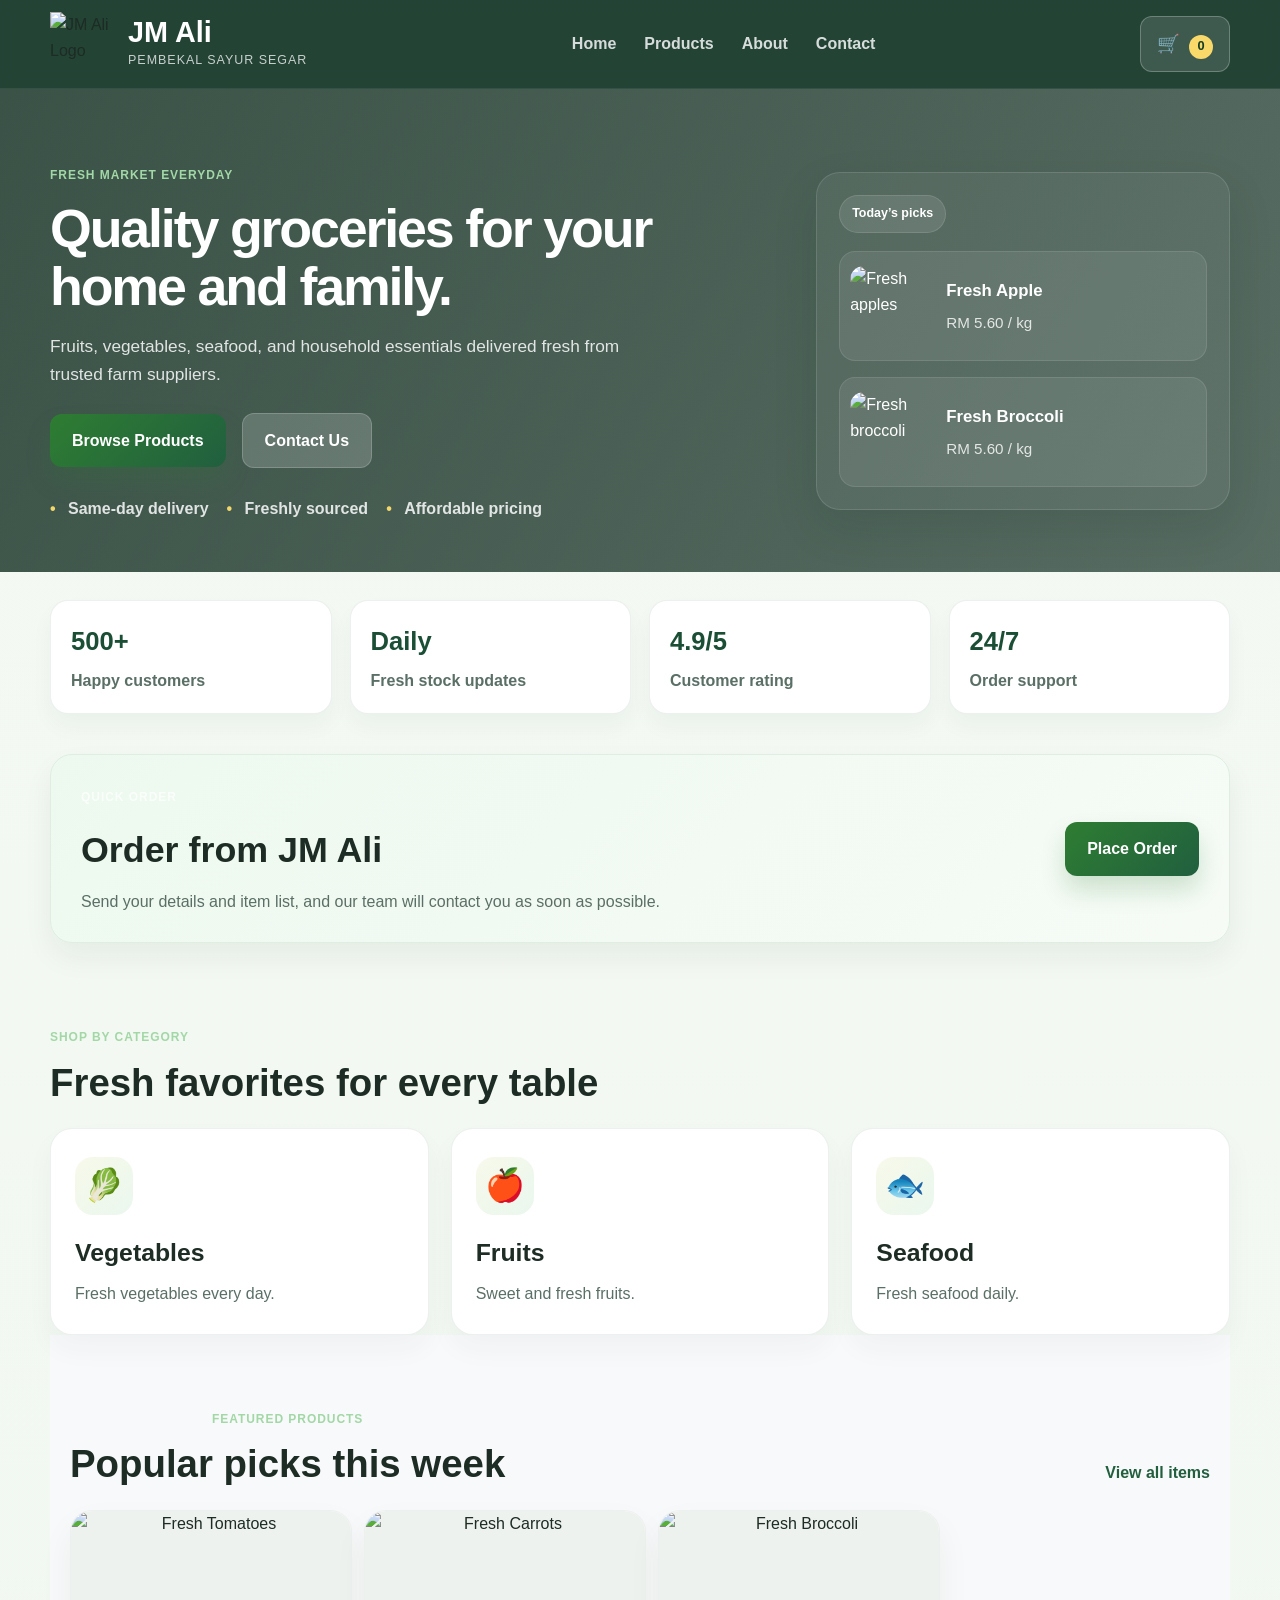
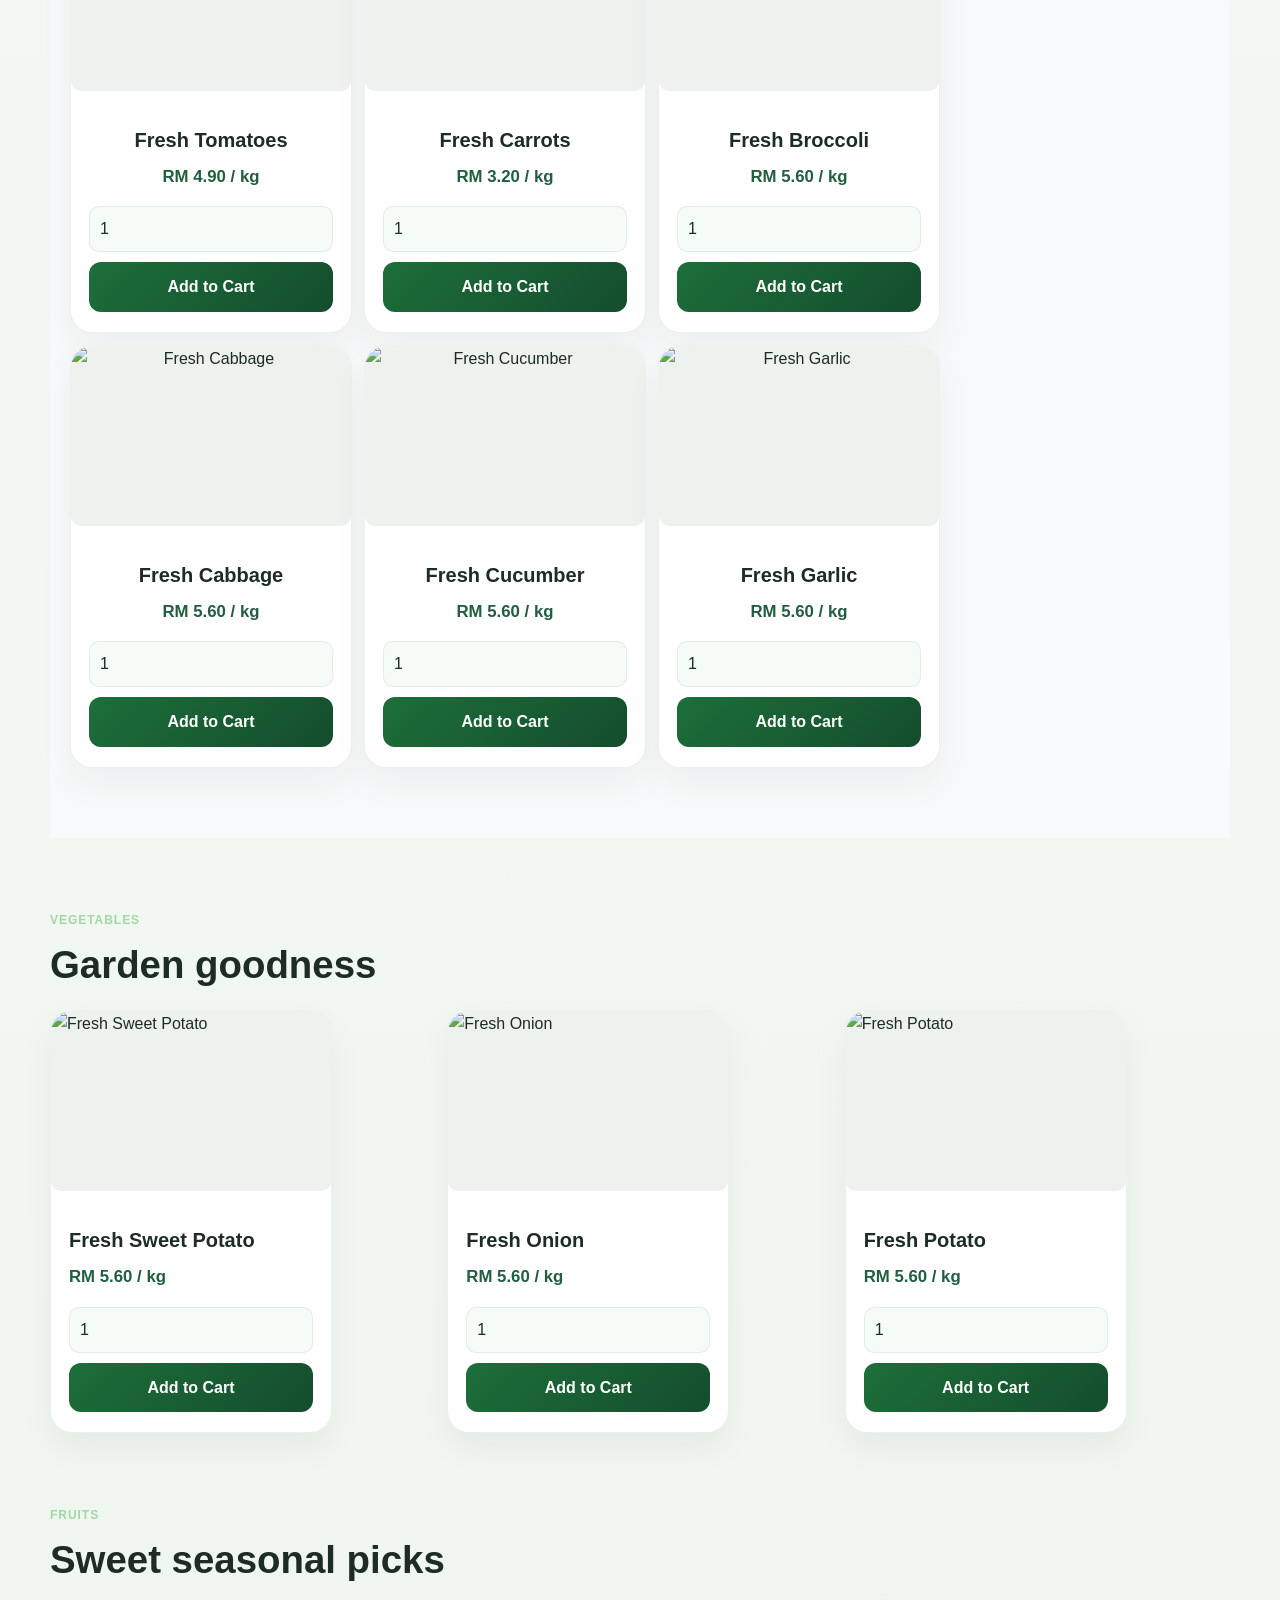
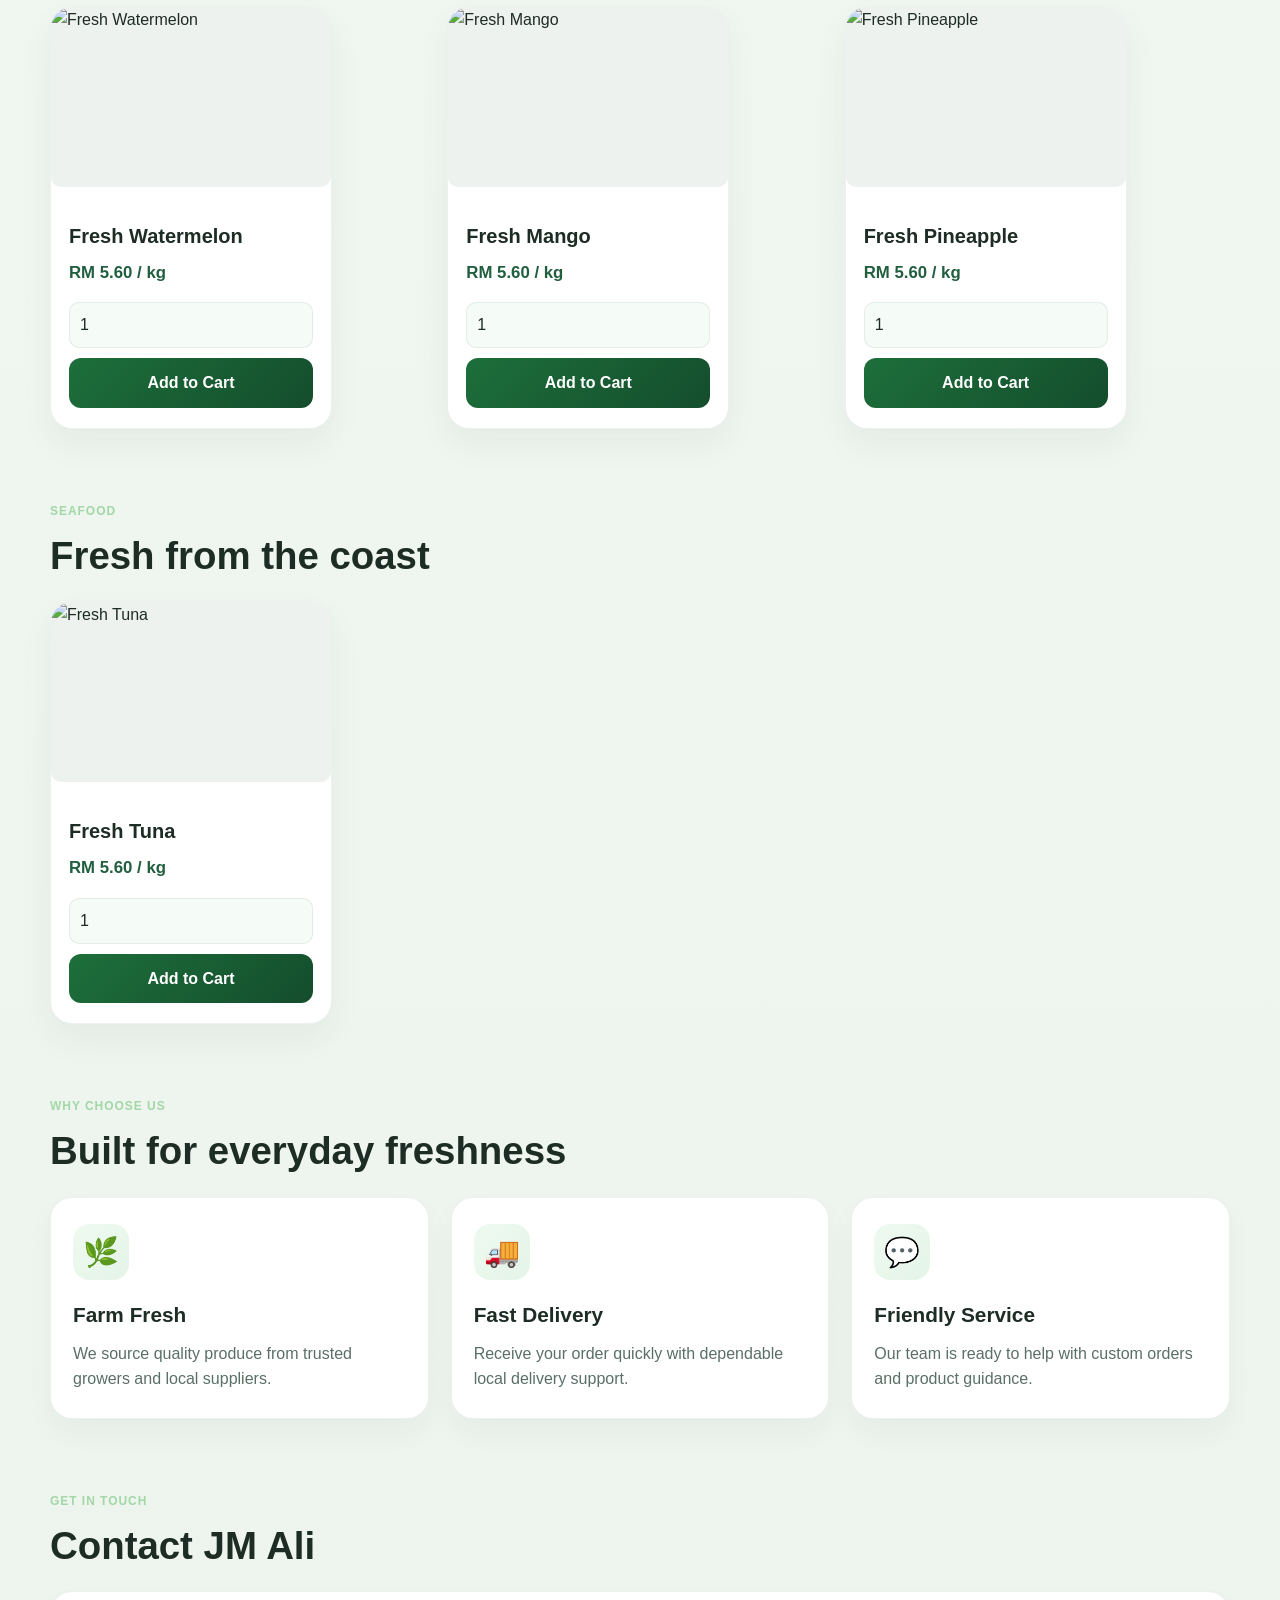
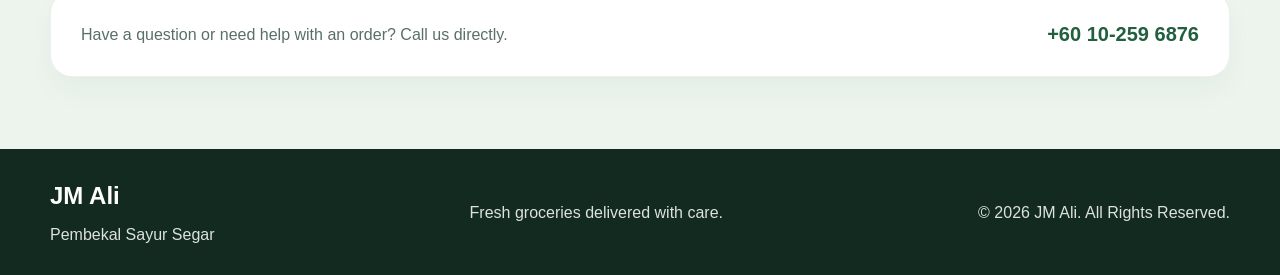
==== commit 8af3eda7: "Updated Home and Admin All functionalities enhanced" ====
--- a/index.html
+++ b/index.html
@@ -24,7 +24,7 @@
                 <a href="#contact">Contact</a>
             </nav>
 
-            <button id="open-customer-order" class="primary-btn header-btn" type="button">Place Order</button>
+            <button id="open-cart" class="cart-button" type="button" aria-label="Open shopping cart" title="Open shopping cart">🛒 <span id="cart-count">0</span></button>
         </div>
     </header>
 
@@ -312,7 +312,18 @@
         </section>
     </main>
 
-    <footer class="site-footer" id="contact">
+    <section class="contact-section container" id="contact">
+        <div class="section-heading">
+            <span class="eyebrow">Get in touch</span>
+            <h2>Contact JM Ali</h2>
+        </div>
+        <div class="contact-details">
+            <p>Have a question or need help with an order? Call us directly.</p>
+            <a class="contact-phone" href="tel:+60102596876">+60 10-259 6876</a>
+        </div>
+    </section>
+
+    <footer class="site-footer">
         <div class="container footer-inner">
             <div>
                 <h3>JM Ali</h3>
@@ -327,8 +338,23 @@
         </div>
     </footer>
 
+    <div id="cart-modal" class="customer-order-modal hidden" aria-hidden="true">
+        <div class="customer-order-form-panel cart-panel">
+            <div class="customer-order-header">
+                <h2>Your Cart</h2>
+                <button type="button" id="close-cart" class="close-order-modal" aria-label="Close cart">×</button>
+            </div>
+            <div id="cart-modal-items" class="cart-modal-items" aria-live="polite"></div>
+            <div class="cart-total cart-modal-total"><span>Total</span><strong id="cart-modal-total">RM 0.00</strong></div>
+            <div class="customer-order-actions">
+                <button type="button" id="continue-shopping" class="secondary-order-button">Continue Shopping</button>
+                <button type="button" id="send-cart-order" class="primary-order-button">Send Order</button>
+            </div>
+        </div>
+    </div>
+
     <div id="customer-order-modal" class="customer-order-modal hidden" aria-hidden="true">
-        <div class="customer-order-form-panel">
+        <div class="customer-order-form-panel checkout-panel">
             <div class="customer-order-header">
                 <h2>Place Your Order</h2>
                 <button type="button" id="close-customer-order" class="close-order-modal" aria-label="Close order form">×</button>
@@ -343,7 +369,7 @@
 
                     <label>
                         Phone Number
-                        <input id="customer-phone" type="tel" placeholder="012-3456789" required />
+                        <input id="customer-phone" type="tel" placeholder="012-3456789" pattern="(?:\+?60|0)1[0-9][\s-]?[0-9]{3,4}[\s-]?[0-9]{4}" title="Enter a valid Malaysian mobile number, for example 012-3456789" required />
                     </label>
 
                     <label class="full-width">
@@ -356,6 +382,8 @@
                         <textarea id="customer-order-items" rows="3" placeholder="Example: 2 kg tomatoes, 1 kg carrots" required></textarea>
                     </label>
 
+                    <div id="cart-summary" class="cart-summary full-width" aria-live="polite"></div>
+
                     <label class="full-width">
                         Notes / Delivery Instructions
                         <textarea id="customer-order-notes" rows="2" placeholder="Optional"></textarea>
@@ -370,209 +398,35 @@
         </div>
     </div>
 
+    <div id="order-review" class="customer-order-modal hidden" aria-hidden="true">
+        <div class="customer-order-form-panel confirmation-panel">
+            <div class="customer-order-header">
+                <h2>Confirm Your Details</h2>
+                <button type="button" id="close-order-review" class="close-order-modal" aria-label="Close order review">×</button>
+            </div>
+            <div id="order-review-details"></div>
+            <div class="customer-order-actions review-actions">
+                <button type="button" id="edit-order-details" class="secondary-order-button">Edit Details</button>
+                <button type="button" id="confirm-order" class="primary-order-button">Confirm &amp; Send</button>
+            </div>
+        </div>
+    </div>
+
+    <div id="order-confirmation" class="customer-order-modal hidden" aria-hidden="true">
+        <div class="customer-order-form-panel confirmation-panel">
+            <div class="customer-order-header">
+                <h2>Order Confirmed</h2>
+                <button type="button" id="close-confirmation" class="close-order-modal" aria-label="Close confirmation">×</button>
+            </div>
+            <div id="confirmation-details"></div>
+        </div>
+    </div>
+
+    <div id="cart-toast" class="cart-toast" role="status" aria-live="polite" aria-hidden="true">
+        <span class="cart-toast-check" aria-hidden="true">✓</span>
+        <span>Added to Cart</span>
+    </div>
+
     <script src="./js/script.js"></script>
 </body>
 </html>
-
-            <p>RM 5.60 / kg</p>
-
-            <button>Add to Cart</button>
-
-        </div>
-
-        <div class="card">
-
-            <img src="images/products/vegetable/onion.jpg" alt="Fresh Onion">
-
-            <h3>Fresh Onion</h3>
-
-            <p>RM 5.60 / kg</p>
-
-            <button>Add to Cart</button>
-
-        </div>
-
-        <div class="card">
-
-            <img src="images/products/fruit/pineapple.webp" alt="Fresh Pineapple">
-
-            <h3>Fresh Pineapple</h3>
-
-            <p>RM 5.60 / kg</p>
-
-            <button>Add to Cart</button>
-
-        </div>
-
-        <div class="card">
-
-            <img src="images/products//vegetable/potato.webp" alt="Fresh Potato">
-
-            <h3>Fresh Potato</h3>
-
-            <p>RM 5.60 / kg</p>
-
-            <button>Add to Cart</button>
-
-        </div>
-
-        <div class="card">
-
-            <img src="images/products/fruit/red_apple.avif" alt="Fresh Apple">
-
-            <h3>Fresh Apple</h3>
-
-            <p>RM 5.60 / kg</p>
-
-            <button>Add to Cart</button>
-
-        </div>
-
-        </div>
-
-    </section>
-
-    <!-- ======================================
-     VEGETABLES
-    ====================================== -->
-
-    <section id="vegetables" class="product-section">
-
-        <h2>🥬 Vegetables</h2>
-
-        <div class="product-grid">
-
-            <!-- Vegetable cards go here -->
-
-        <div class="card">
-
-            <img src="images/products/vegetable/sweet_potato.jpg" alt="Fresh Sweet Potato">
-
-            <h3>Fresh Sweet Potato</h3>
-
-            <p>RM 5.60 / kg</p>
-
-            <button>Add to Cart</button>
-
-        </div>
-
-        </div>
-
-    </section>
-
-        <section id="fruits" class="product-section">
-
-        <h2>🍎 Fruits</h2>
-
-        <div class="product-grid">
-
-            <!-- Fruits cards go here -->
-
-        <div class="card">
-
-            <img src="images/products/fruit/watermelon.jpg" alt="Fresh Watermelon">
-
-            <h3>Fresh Watermelon</h3>
-
-            <p>RM 5.60 / kg</p>
-
-            <button>Add to Cart</button>
-
-        </div>
-
-        </div>
-
-        </section>
-
-        <section id="seafood" class="product-section">
-
-        <h2>🐟 Seafood</h2>
-
-        <div class="product-grid">
-
-            <!-- Seafood cards go here -->
-
-            <div class="card">
-
-             <img src="images/products/seafood/bluefin_tuna.jpg" alt="Fresh Tuna">
-
-            <h3>Fresh Tuna</h3>
-
-            <p>RM 5.60 / kg</p>
-
-            <button>Add to Cart</button>
-
-        </div>
-
-        </div>
-
-         </section>
-
-    </main>
-
-    <!-- ======================================
-         FOOTER
-         This is the bottom section of the website.
-    ======================================= -->
-
-    <footer>
-
-        <p>
-
-            © 2026 JM Ali.
-            All Rights Reserved.
-
-        </p>
-
-    </footer>
-
-    <div id="customer-order-modal" class="customer-order-modal hidden" aria-hidden="true">
-        <div class="customer-order-form-panel">
-            <div class="customer-order-header">
-                <h2>Place Your Order</h2>
-                <button type="button" id="close-customer-order" class="close-order-modal" aria-label="Close order form">×</button>
-            </div>
-
-            <form id="customer-order-form">
-                <div class="customer-order-grid">
-                    <label>
-                        Full Name
-                        <input id="customer-name" type="text" placeholder="Your name" required>
-                    </label>
-
-                    <label>
-                        Phone Number
-                        <input id="customer-phone" type="tel" placeholder="012-3456789" required>
-                    </label>
-
-                    <label class="full-width">
-                        Delivery Address
-                        <textarea id="customer-address" rows="3" placeholder="Your address" required></textarea>
-                    </label>
-
-                    <label class="full-width">
-                        Order Items
-                        <textarea id="customer-order-items" rows="3" placeholder="Example: 2 kg tomatoes, 1 kg carrots" required></textarea>
-                    </label>
-
-                    <label class="full-width">
-                        Notes / Delivery Instructions
-                        <textarea id="customer-order-notes" rows="2" placeholder="Optional"></textarea>
-                    </label>
-                </div>
-
-                <div class="customer-order-actions">
-                    <button type="button" id="cancel-customer-order" class="secondary-order-button">Cancel</button>
-                    <button type="submit" class="primary-order-button">Send Order</button>
-                </div>
-            </form>
-        </div>
-    </div>
-
-    <!-- Link JavaScript -->
-
-    <script src="./js/script.js"></script>
-
-</body>
-
-</html>
--- a/css/style.css
+++ b/css/style.css
@@ -160,6 +160,35 @@
     white-space: nowrap;
 }
 
+.cart-button {
+    border: 1px solid rgba(255, 255, 255, 0.25);
+    border-radius: 12px;
+    background: rgba(255, 255, 255, 0.12);
+    color: var(--white);
+    padding: 12px 16px;
+    font-size: 1.15rem;
+    cursor: pointer;
+}
+
+.cart-button span {
+    display: inline-flex;
+    min-width: 24px;
+    height: 24px;
+    align-items: center;
+    justify-content: center;
+    margin-left: 4px;
+    border-radius: 999px;
+    background: #f8d96a;
+    color: var(--green-900);
+    font-size: 0.8rem;
+    font-weight: 800;
+}
+
+.cart-button:hover {
+    background: rgba(255, 255, 255, 0.2);
+    transform: translateY(-1px);
+}
+
 .hero {
     background:
         linear-gradient(120deg, rgba(12, 40, 28, 0.8), rgba(14, 42, 30, 0.68)),
@@ -380,6 +409,10 @@
     flex-wrap: wrap;
 }
 
+.featured .category-container {
+    gap: 12px;
+}
+
 .category-link {
     flex: 1 1 260px;
     min-width: 220px;
@@ -462,6 +495,16 @@
     color: var(--green-700);
 }
 
+.product-quantity {
+    width: 100%;
+    margin-bottom: 10px;
+    border: 1px solid var(--border);
+    border-radius: 10px;
+    padding: 9px 10px;
+    color: var(--text);
+    background: var(--green-50);
+}
+
 .card button {
     width: 100%;
     background: linear-gradient(135deg, #1d6f3a, #144d2d);
@@ -473,8 +516,8 @@
 
 .product-grid {
     display: grid;
-    grid-template-columns: repeat(auto-fit, minmax(220px, 1fr));
-    gap: 22px;
+    grid-template-columns: repeat(auto-fit, minmax(240px, 1fr));
+    gap: 12px;
 }
 
 .benefits-grid {
@@ -514,6 +557,34 @@
     color: var(--muted);
 }
 
+.contact-section {
+    padding-top: 68px;
+}
+
+.contact-details {
+    display: flex;
+    align-items: center;
+    justify-content: space-between;
+    gap: 20px;
+    background: var(--white);
+    border: 1px solid var(--border);
+    border-radius: 22px;
+    padding: 26px 30px;
+    box-shadow: 0 14px 28px rgba(18, 61, 40, 0.04);
+}
+
+.contact-details p {
+    margin: 0;
+    color: var(--muted);
+}
+
+.contact-phone {
+    color: var(--green-700);
+    font-size: 1.25rem;
+    font-weight: 800;
+    white-space: nowrap;
+}
+
 .site-footer {
     background: #122a1f;
     color: rgba(255, 255, 255, 0.86);
@@ -560,6 +631,35 @@
     border-radius: 24px;
     box-shadow: 0 25px 55px rgba(0, 0, 0, 0.18);
     padding: 26px;
+}
+
+.cart-panel {
+    max-height: min(680px, calc(100vh - 40px));
+    display: flex;
+    flex-direction: column;
+}
+
+.checkout-panel {
+    max-height: min(760px, calc(100vh - 32px));
+    display: flex;
+    flex-direction: column;
+}
+
+.checkout-panel .customer-order-header {
+    flex-shrink: 0;
+}
+
+.checkout-panel form {
+    display: flex;
+    flex: 1 1 auto;
+    flex-direction: column;
+    min-height: 0;
+}
+
+.checkout-panel .customer-order-grid {
+    min-height: 0;
+    overflow-y: auto;
+    padding: 2px 8px 2px 0;
 }
 
 .customer-order-header {
@@ -615,11 +715,54 @@
     resize: vertical;
 }
 
+.cart-summary {
+    padding: 14px;
+    border: 1px solid var(--border);
+    border-radius: 12px;
+    background: var(--green-50);
+}
+
+.cart-summary p {
+    margin: 0;
+    color: var(--muted);
+}
+
+.cart-item,
+.cart-total {
+    display: flex;
+    align-items: center;
+    justify-content: space-between;
+    gap: 12px;
+}
+
+.cart-item + .cart-item {
+    margin-top: 8px;
+}
+
+.cart-item strong,
+.cart-total strong {
+    color: var(--green-700);
+    white-space: nowrap;
+}
+
+.cart-total {
+    margin-top: 12px;
+    padding-top: 12px;
+    border-top: 1px solid var(--border);
+}
+
 .customer-order-actions {
     display: flex;
     justify-content: flex-end;
     gap: 12px;
     margin-top: 24px;
+}
+
+.checkout-panel .customer-order-actions {
+    flex-shrink: 0;
+    margin: 20px 0 0;
+    padding-top: 14px;
+    background: var(--white);
 }
 
 .secondary-order-button {
@@ -726,4 +869,276 @@
 
     margin-bottom:15px;
 
+}
+
+.cart-modal-items {
+    display: grid;
+    gap: 12px;
+    min-height: 0;
+    overflow-y: auto;
+    padding: 2px 6px 2px 0;
+}
+
+.cart-modal-item {
+    display: grid;
+    grid-template-columns: minmax(0, 1fr) auto auto;
+    align-items: center;
+    gap: 10px;
+    padding: 8px 10px;
+    border: 1px solid var(--border);
+    border-radius: 10px;
+}
+
+.cart-item-name {
+    display: flex;
+    align-items: center;
+    min-width: 0;
+    gap: 8px;
+}
+
+.cart-modal-item p {
+    margin: 0;
+    min-width: 0;
+    overflow: hidden;
+    text-overflow: ellipsis;
+    white-space: nowrap;
+    color: var(--text);
+    font-size: 0.9rem;
+    font-weight: 700;
+}
+
+.cart-quantity {
+    width: 52px;
+    padding: 6px;
+    border: 1px solid #dfe7df;
+    border-radius: 8px;
+    text-align: center;
+    font: inherit;
+}
+
+.remove-cart-item {
+    border: 0;
+    background: transparent;
+    color: #a33a3a;
+    cursor: pointer;
+    padding: 0;
+    font-size: 0.72rem;
+    font-weight: 700;
+    white-space: nowrap;
+}
+
+.cart-modal-total {
+    flex-shrink: 0;
+    margin-top: 12px;
+}
+
+.confirmation-panel p {
+    margin: 8px 0;
+    color: var(--muted);
+}
+
+.confirmation-panel {
+    max-height: min(680px, calc(100vh - 40px));
+    display: flex;
+    flex-direction: column;
+}
+
+.confirmation-panel .customer-order-header {
+    flex-shrink: 0;
+}
+
+.review-actions {
+    flex-shrink: 0;
+}
+
+.review-actions .primary-order-button {
+    background: linear-gradient(135deg, var(--green-600), var(--green-700));
+}
+
+.confirmation-panel #confirmation-details,
+.confirmation-panel #order-review-details {
+    min-height: 0;
+    flex: 1 1 auto;
+    overflow-y: auto;
+    padding: 2px 8px 2px 0;
+}
+
+.receipt-status {
+    display: flex;
+    align-items: center;
+    gap: 12px;
+    padding: 14px;
+    border-radius: 12px;
+    background: var(--green-50);
+    color: var(--green-700);
+}
+
+.receipt-status span {
+    display: inline-flex;
+    width: 34px;
+    height: 34px;
+    align-items: center;
+    justify-content: center;
+    border-radius: 50%;
+    background: #43a85a;
+    color: var(--white);
+    font-size: 1.2rem;
+    font-weight: 800;
+}
+
+.receipt-status p {
+    margin: 0;
+    color: var(--green-700);
+    font-weight: 800;
+}
+
+.receipt-meta {
+    display: grid;
+    grid-template-columns: 1fr auto;
+    gap: 8px 16px;
+    padding: 18px 0;
+    border-bottom: 1px dashed #cbdacc;
+}
+
+.receipt-meta span,
+.receipt-label,
+.receipt-note {
+    color: var(--muted);
+    font-size: 0.82rem;
+}
+
+.receipt-meta strong {
+    text-align: right;
+}
+
+.receipt-section {
+    padding: 16px 0;
+    border-bottom: 1px dashed #cbdacc;
+}
+
+.receipt-label {
+    margin: 0 0 10px;
+    font-weight: 800;
+    text-transform: uppercase;
+    letter-spacing: 0.06em;
+}
+
+.receipt-line {
+    display: flex;
+    justify-content: space-between;
+    gap: 16px;
+}
+
+.receipt-line span {
+    overflow-wrap: anywhere;
+}
+
+.receipt-items {
+    display: grid;
+    gap: 8px;
+    margin: 0;
+    padding: 0;
+    list-style: none;
+}
+
+.receipt-items li {
+    display: flex;
+    justify-content: space-between;
+    gap: 16px;
+    padding: 8px 0;
+    border-bottom: 1px solid #edf3ed;
+}
+
+.receipt-items li span {
+    overflow-wrap: anywhere;
+}
+
+.receipt-items li strong {
+    flex-shrink: 0;
+    color: var(--green-700);
+}
+
+.receipt-subtotal {
+    margin-top: 12px;
+}
+
+.receipt-total {
+    display: flex;
+    justify-content: space-between;
+    gap: 16px;
+    padding: 18px 0 4px;
+    font-size: 1.15rem;
+}
+
+.receipt-total strong {
+    color: var(--green-700);
+}
+
+.receipt-note {
+    margin-bottom: 0 !important;
+}
+
+.confirmation-panel strong {
+    color: var(--text);
+}
+
+.cart-toast {
+    position: fixed;
+    right: 24px;
+    bottom: 24px;
+    z-index: 3000;
+    display: flex;
+    align-items: center;
+    gap: 12px;
+    padding: 12px 18px 12px 12px;
+    border: 1px solid rgba(255, 255, 255, 0.2);
+    border-radius: 16px;
+    background: #173c2c;
+    color: var(--white);
+    box-shadow: 0 16px 34px rgba(18, 61, 40, 0.24);
+    font-weight: 800;
+    opacity: 0;
+    pointer-events: none;
+    transform: translateY(18px) scale(0.96);
+}
+
+.cart-toast.show {
+    animation: cart-toast-in 2.4s ease both;
+}
+
+.cart-toast-check {
+    display: inline-flex;
+    width: 32px;
+    height: 32px;
+    align-items: center;
+    justify-content: center;
+    border-radius: 50%;
+    background: #43a85a;
+    color: var(--white);
+    font-size: 1.2rem;
+    box-shadow: 0 0 0 5px rgba(67, 168, 90, 0.18);
+}
+
+@keyframes cart-toast-in {
+    0% {
+        opacity: 0;
+        transform: translateY(18px) scale(0.96);
+    }
+    15%, 78% {
+        opacity: 1;
+        transform: translateY(0) scale(1);
+    }
+    100% {
+        opacity: 0;
+        transform: translateY(-8px) scale(0.98);
+    }
+}
+
+@media (max-width: 640px) {
+    .cart-toast {
+        right: 16px;
+        bottom: 16px;
+        left: 16px;
+        justify-content: center;
+    }
 }
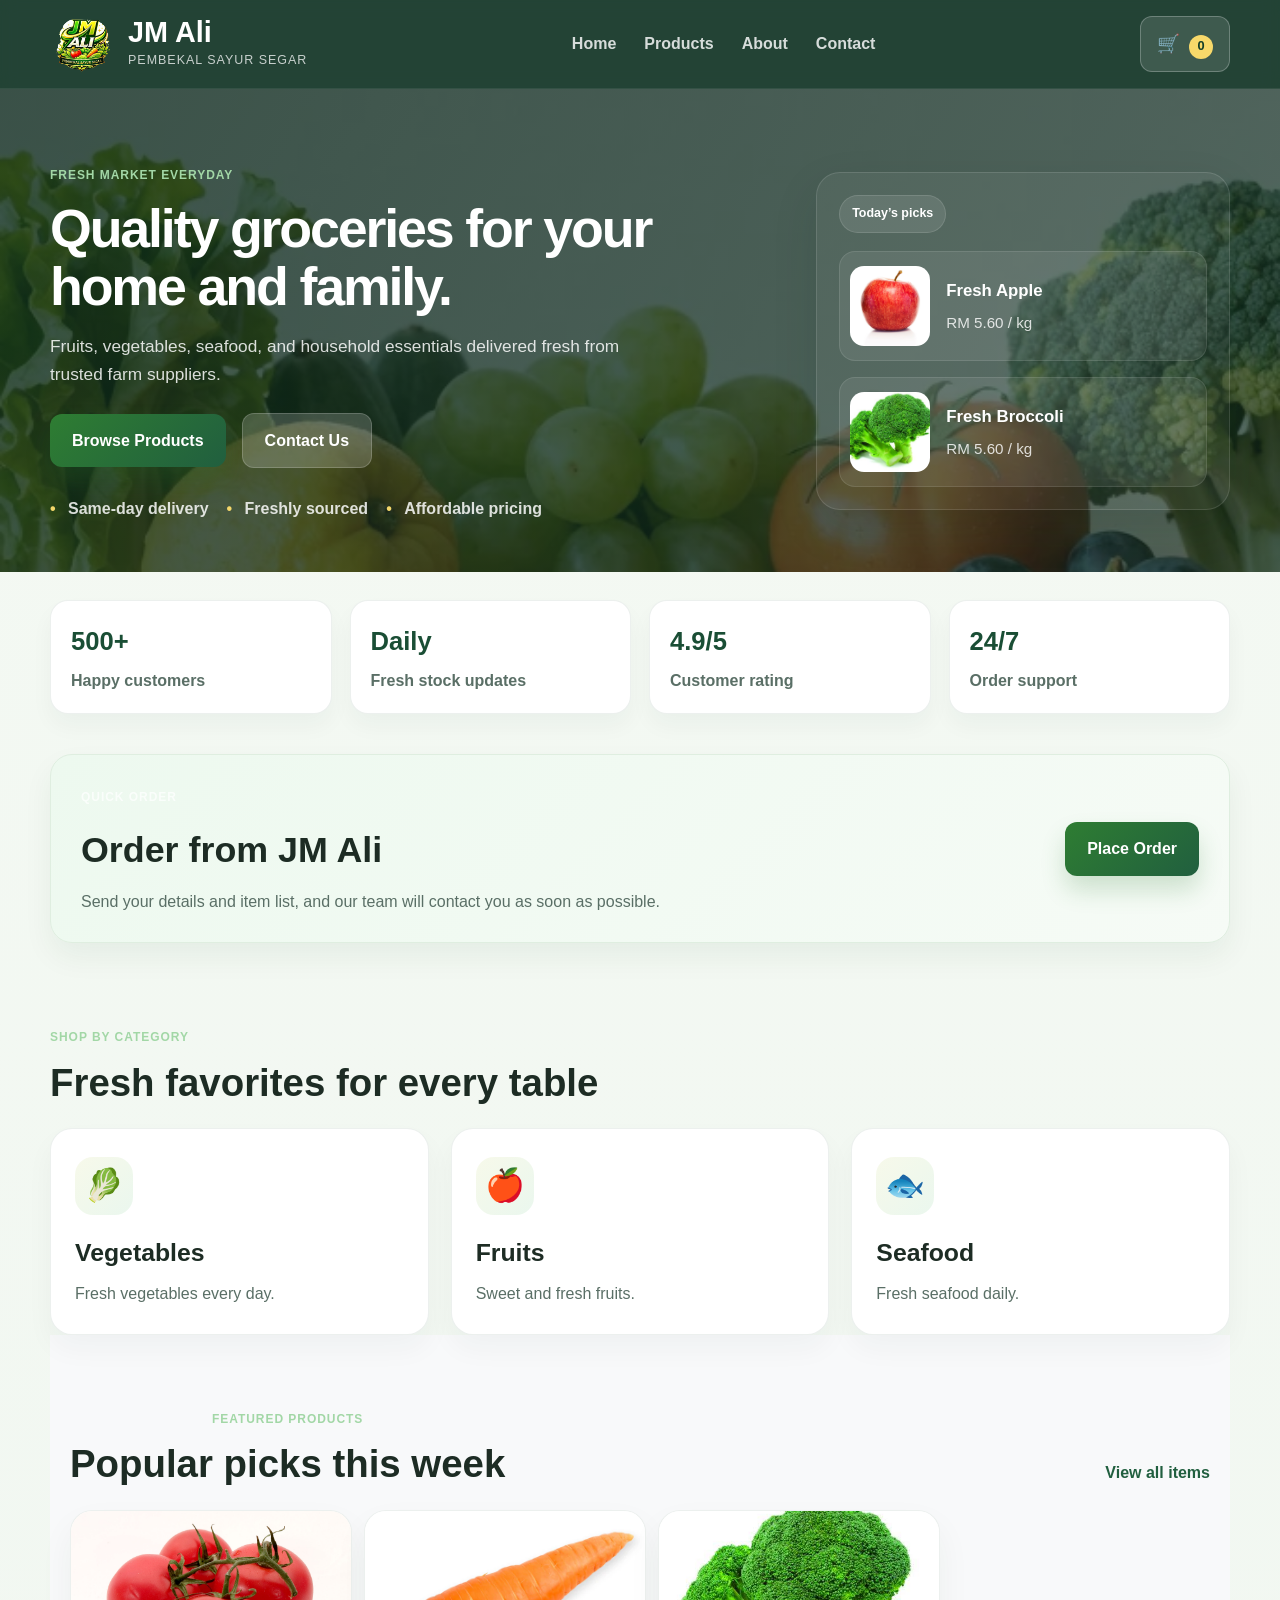
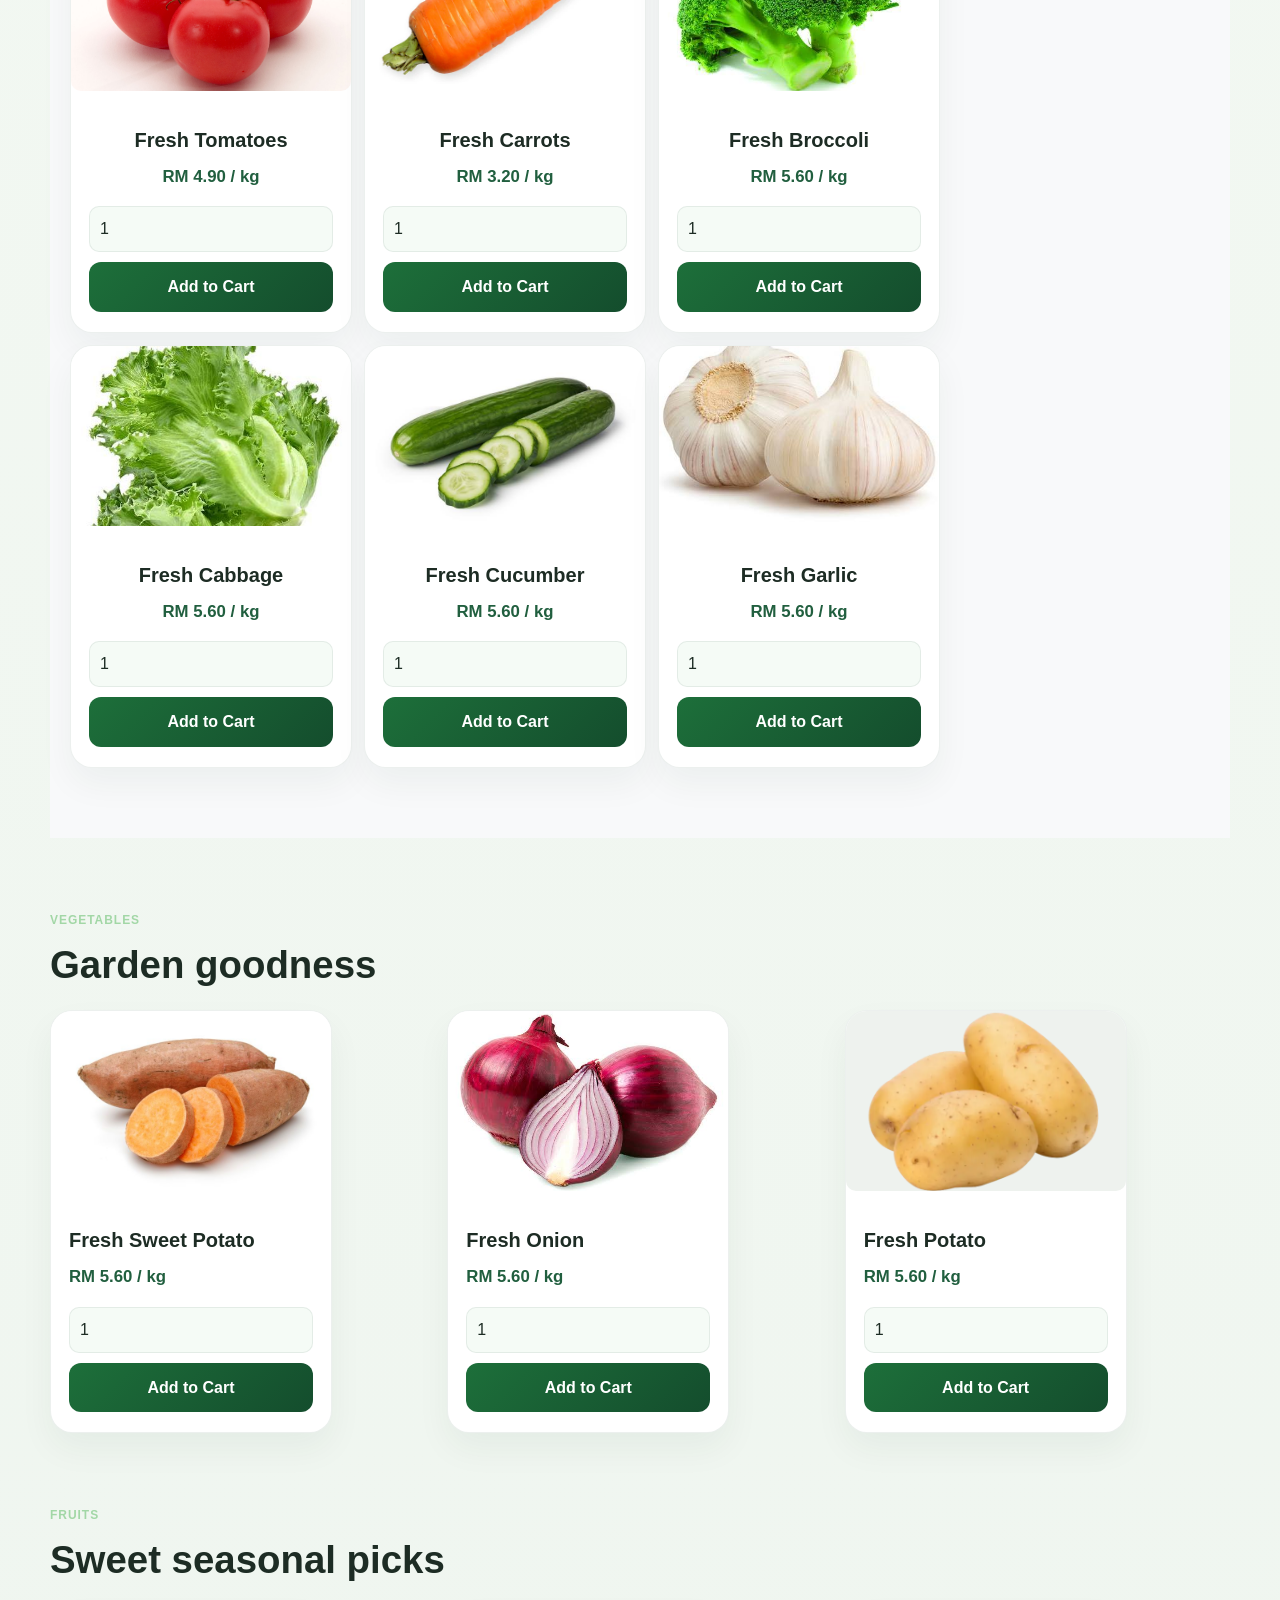
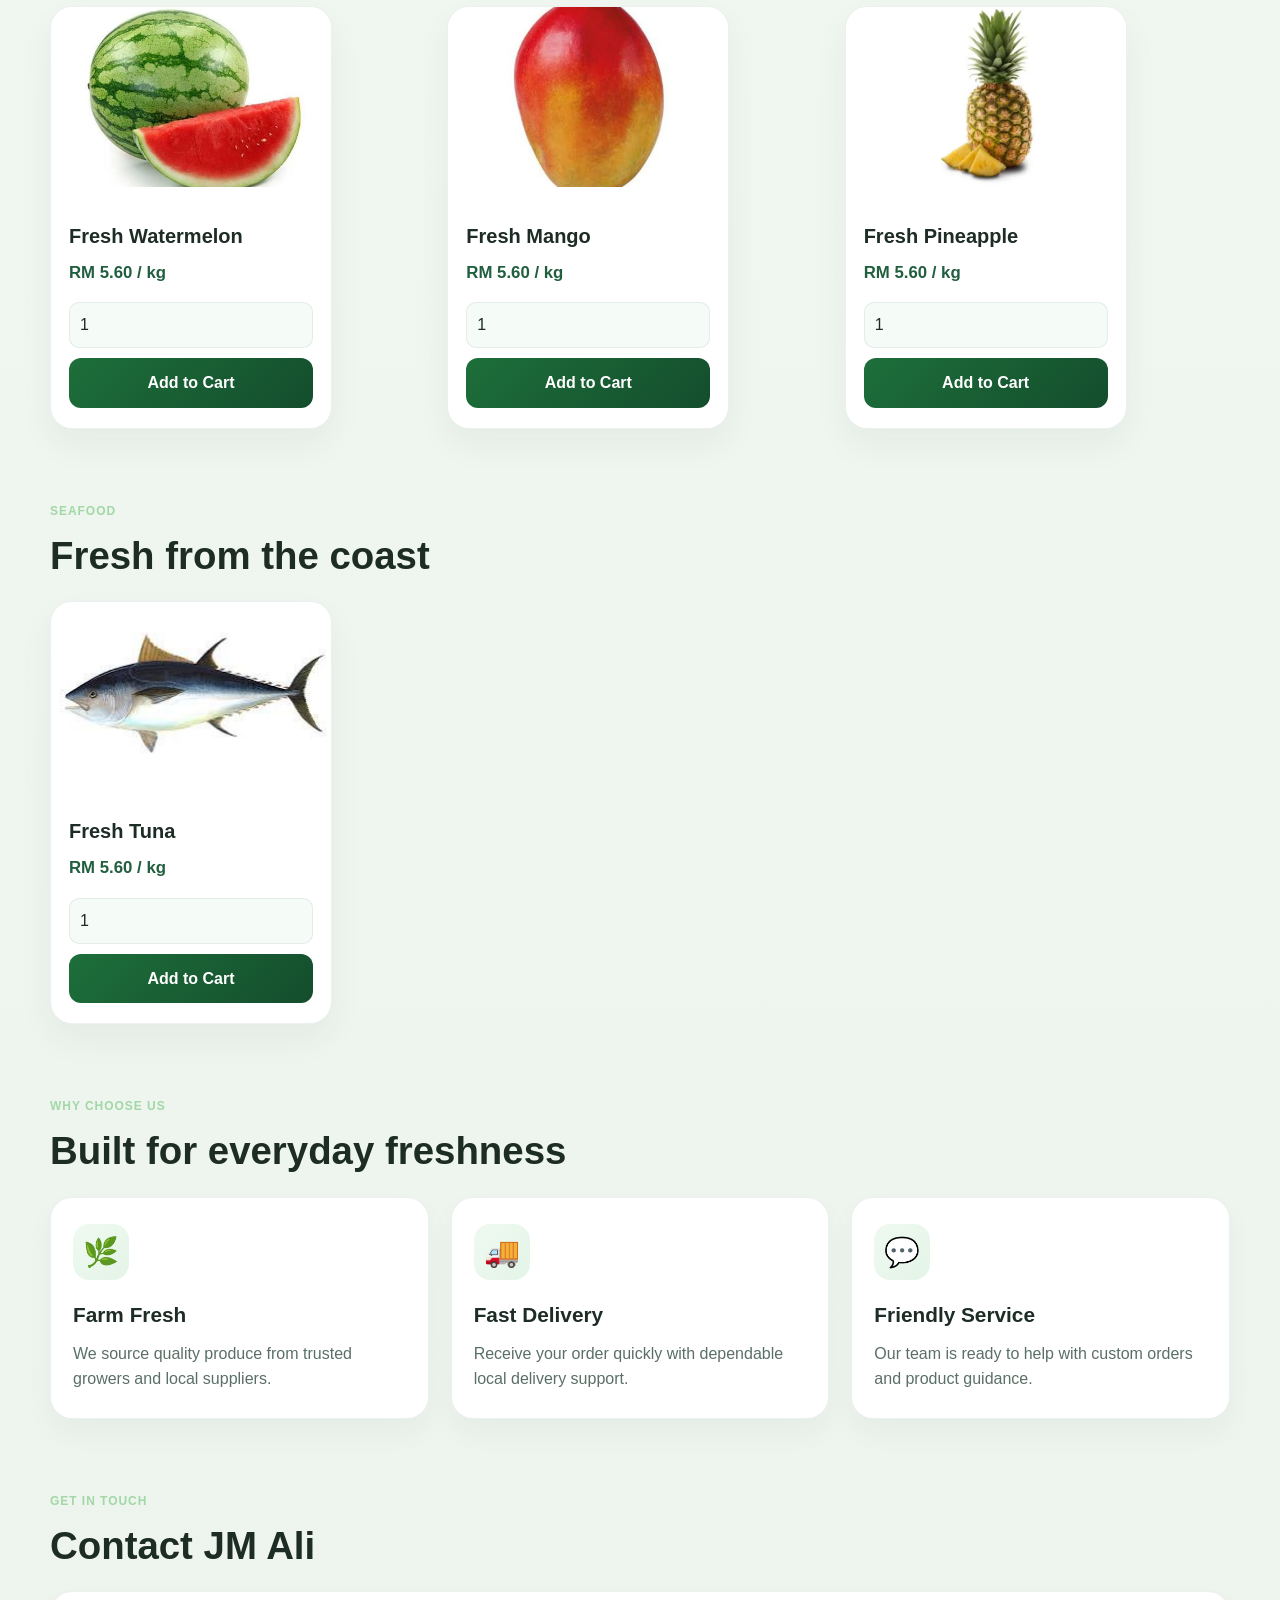
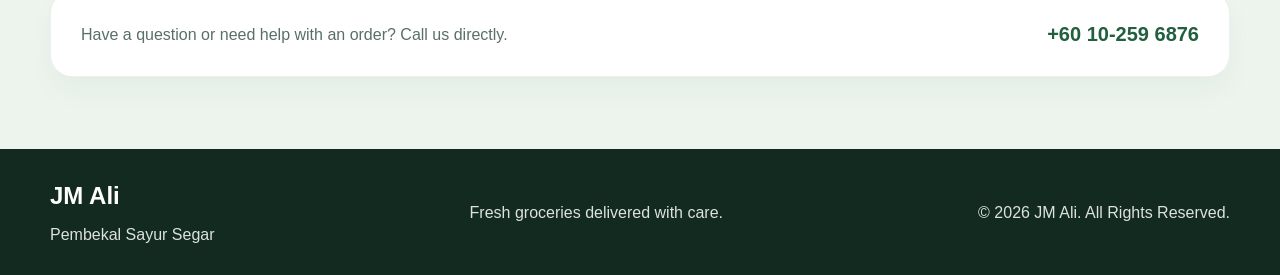
==== commit 72a5f40b: "Fix Images not appearing" ====
--- a/index.html
+++ b/index.html
@@ -10,7 +10,7 @@
     <header class="site-header">
         <div class="container header-inner">
             <div class="logo-area" aria-label="JM Ali home">
-                <img src="./images/logo/logo.png" alt="JM Ali Logo" />
+                <img src="./Images/logo/logo.png" alt="JM Ali Logo" />
                 <div>
                     <h1>JM Ali</h1>
                     <p>Pembekal Sayur Segar</p>
@@ -51,14 +51,14 @@
                 <div class="hero-panel" aria-label="Daily market highlight">
                     <div class="hero-badge">Today’s picks</div>
                     <div class="hero-product-card">
-                        <img src="./images/products/fruit/red_apple.avif" alt="Fresh apples" />
+                        <img src="./Images/products/fruit/red_apple.avif" alt="Fresh apples" />
                         <div>
                             <h3>Fresh Apple</h3>
                             <p>RM 5.60 / kg</p>
                         </div>
                     </div>
                     <div class="hero-product-card muted">
-                        <img src="./images/products/vegetable/broccoli.jpg" alt="Fresh broccoli" />
+                        <img src="./Images/products/vegetable/broccoli.jpg" alt="Fresh broccoli" />
                         <div>
                             <h3>Fresh Broccoli</h3>
                             <p>RM 5.60 / kg</p>
@@ -142,7 +142,7 @@
 
             <div class="category-container" aria-label="Featured products">
                 <div class="card">
-                    <img src="./images/products/fruit/tomato.jpg" alt="Fresh Tomatoes" />
+                    <img src="./Images/products/fruit/tomato.jpg" alt="Fresh Tomatoes" />
                     <div class="card-body">
                         <h3>Fresh Tomatoes</h3>
                         <p>RM 4.90 / kg</p>
@@ -151,7 +151,7 @@
                 </div>
 
                 <div class="card">
-                    <img src="./images/products/vegetable/carrot.webp" alt="Fresh Carrots" />
+                    <img src="./Images/products/vegetable/carrot.webp" alt="Fresh Carrots" />
                     <div class="card-body">
                         <h3>Fresh Carrots</h3>
                         <p>RM 3.20 / kg</p>
@@ -160,7 +160,7 @@
                 </div>
 
                 <div class="card">
-                    <img src="./images/products/vegetable/broccoli.jpg" alt="Fresh Broccoli" />
+                    <img src="./Images/products/vegetable/broccoli.jpg" alt="Fresh Broccoli" />
                     <div class="card-body">
                         <h3>Fresh Broccoli</h3>
                         <p>RM 5.60 / kg</p>
@@ -169,7 +169,7 @@
                 </div>
 
                 <div class="card">
-                    <img src="./images/products/vegetable/cabbage.jpg" alt="Fresh Cabbage" />
+                    <img src="./Images/products/vegetable/cabbage.jpg" alt="Fresh Cabbage" />
                     <div class="card-body">
                         <h3>Fresh Cabbage</h3>
                         <p>RM 5.60 / kg</p>
@@ -178,7 +178,7 @@
                 </div>
 
                 <div class="card">
-                    <img src="./images/products/fruit/cucumber.jpg" alt="Fresh Cucumber" />
+                    <img src="./Images/products/fruit/cucumber.jpg" alt="Fresh Cucumber" />
                     <div class="card-body">
                         <h3>Fresh Cucumber</h3>
                         <p>RM 5.60 / kg</p>
@@ -187,7 +187,7 @@
                 </div>
 
                 <div class="card">
-                    <img src="./images/products/vegetable/garlic.jpg" alt="Fresh Garlic" />
+                    <img src="./Images/products/vegetable/garlic.jpg" alt="Fresh Garlic" />
                     <div class="card-body">
                         <h3>Fresh Garlic</h3>
                         <p>RM 5.60 / kg</p>
@@ -206,7 +206,7 @@
             </div>
             <div class="product-grid">
                 <div class="card">
-                    <img src="./images/products/vegetable/sweet_potato.jpg" alt="Fresh Sweet Potato" />
+                    <img src="./Images/products/vegetable/sweet_potato.jpg" alt="Fresh Sweet Potato" />
                     <div class="card-body">
                         <h3>Fresh Sweet Potato</h3>
                         <p>RM 5.60 / kg</p>
@@ -214,7 +214,7 @@
                     </div>
                 </div>
                 <div class="card">
-                    <img src="./images/products/vegetable/onion.jpg" alt="Fresh Onion" />
+                    <img src="./Images/products/vegetable/onion.jpg" alt="Fresh Onion" />
                     <div class="card-body">
                         <h3>Fresh Onion</h3>
                         <p>RM 5.60 / kg</p>
@@ -222,7 +222,7 @@
                     </div>
                 </div>
                 <div class="card">
-                    <img src="./images/products/vegetable/potato.webp" alt="Fresh Potato" />
+                    <img src="./Images/products/vegetable/potato.webp" alt="Fresh Potato" />
                     <div class="card-body">
                         <h3>Fresh Potato</h3>
                         <p>RM 5.60 / kg</p>
@@ -241,7 +241,7 @@
             </div>
             <div class="product-grid">
                 <div class="card">
-                    <img src="./images/products/fruit/watermelon.jpg" alt="Fresh Watermelon" />
+                    <img src="./Images/products/fruit/watermelon.jpg" alt="Fresh Watermelon" />
                     <div class="card-body">
                         <h3>Fresh Watermelon</h3>
                         <p>RM 5.60 / kg</p>
@@ -249,7 +249,7 @@
                     </div>
                 </div>
                 <div class="card">
-                    <img src="./images/products/fruit/mango.jpg" alt="Fresh Mango" />
+                    <img src="./Images/products/fruit/mango.jpg" alt="Fresh Mango" />
                     <div class="card-body">
                         <h3>Fresh Mango</h3>
                         <p>RM 5.60 / kg</p>
@@ -257,7 +257,7 @@
                     </div>
                 </div>
                 <div class="card">
-                    <img src="./images/products/fruit/pineapple.webp" alt="Fresh Pineapple" />
+                    <img src="./Images/products/fruit/pineapple.webp" alt="Fresh Pineapple" />
                     <div class="card-body">
                         <h3>Fresh Pineapple</h3>
                         <p>RM 5.60 / kg</p>
@@ -276,7 +276,7 @@
             </div>
             <div class="product-grid">
                 <div class="card">
-                    <img src="./images/products/seafood/bluefin_tuna.jpg" alt="Fresh Tuna" />
+                    <img src="./Images/products/seafood/bluefin_tuna.jpg" alt="Fresh Tuna" />
                     <div class="card-body">
                         <h3>Fresh Tuna</h3>
                         <p>RM 5.60 / kg</p>
--- a/css/style.css
+++ b/css/style.css
@@ -192,7 +192,7 @@
 .hero {
     background:
         linear-gradient(120deg, rgba(12, 40, 28, 0.8), rgba(14, 42, 30, 0.68)),
-        url("../images/hero/hero_banner.webp") center/cover no-repeat;
+        url("../Images/hero/hero_banner.webp") center/cover no-repeat;
     color: var(--white);
     padding: 72px 0 50px;
 }
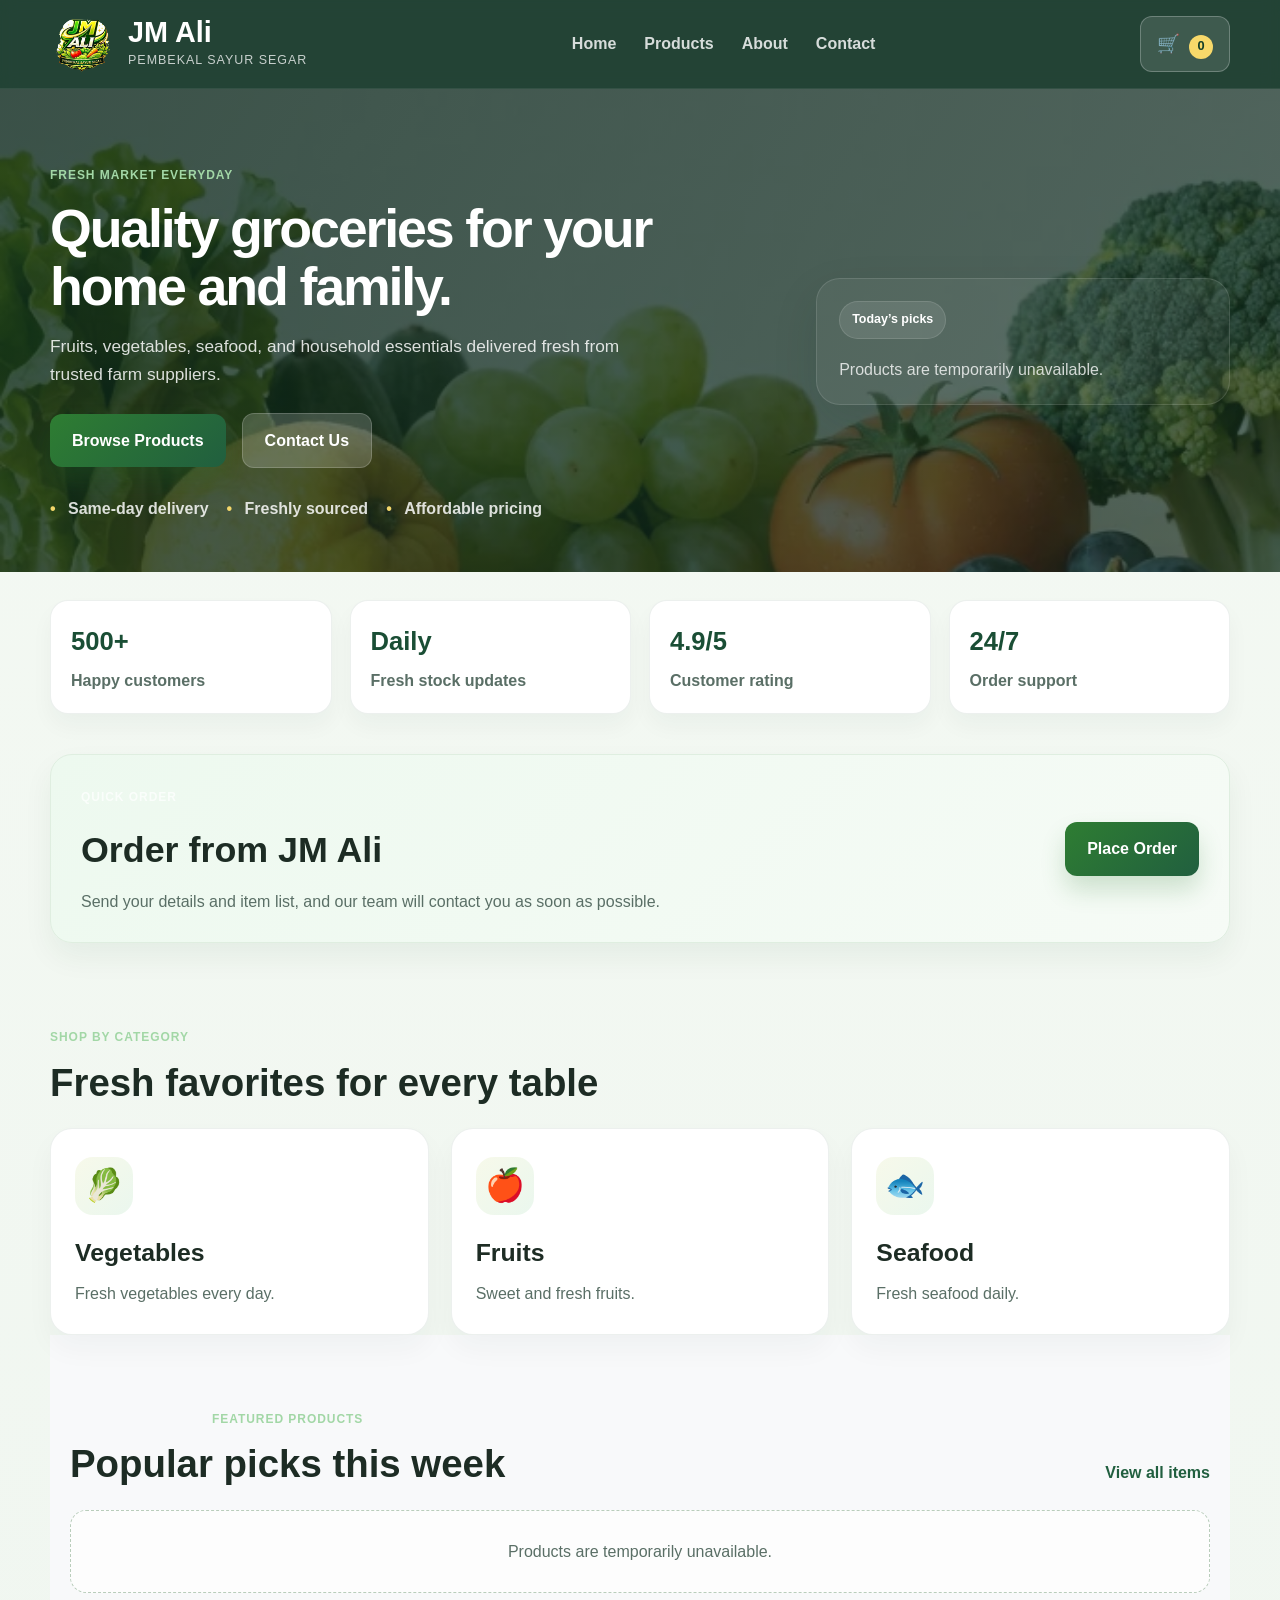
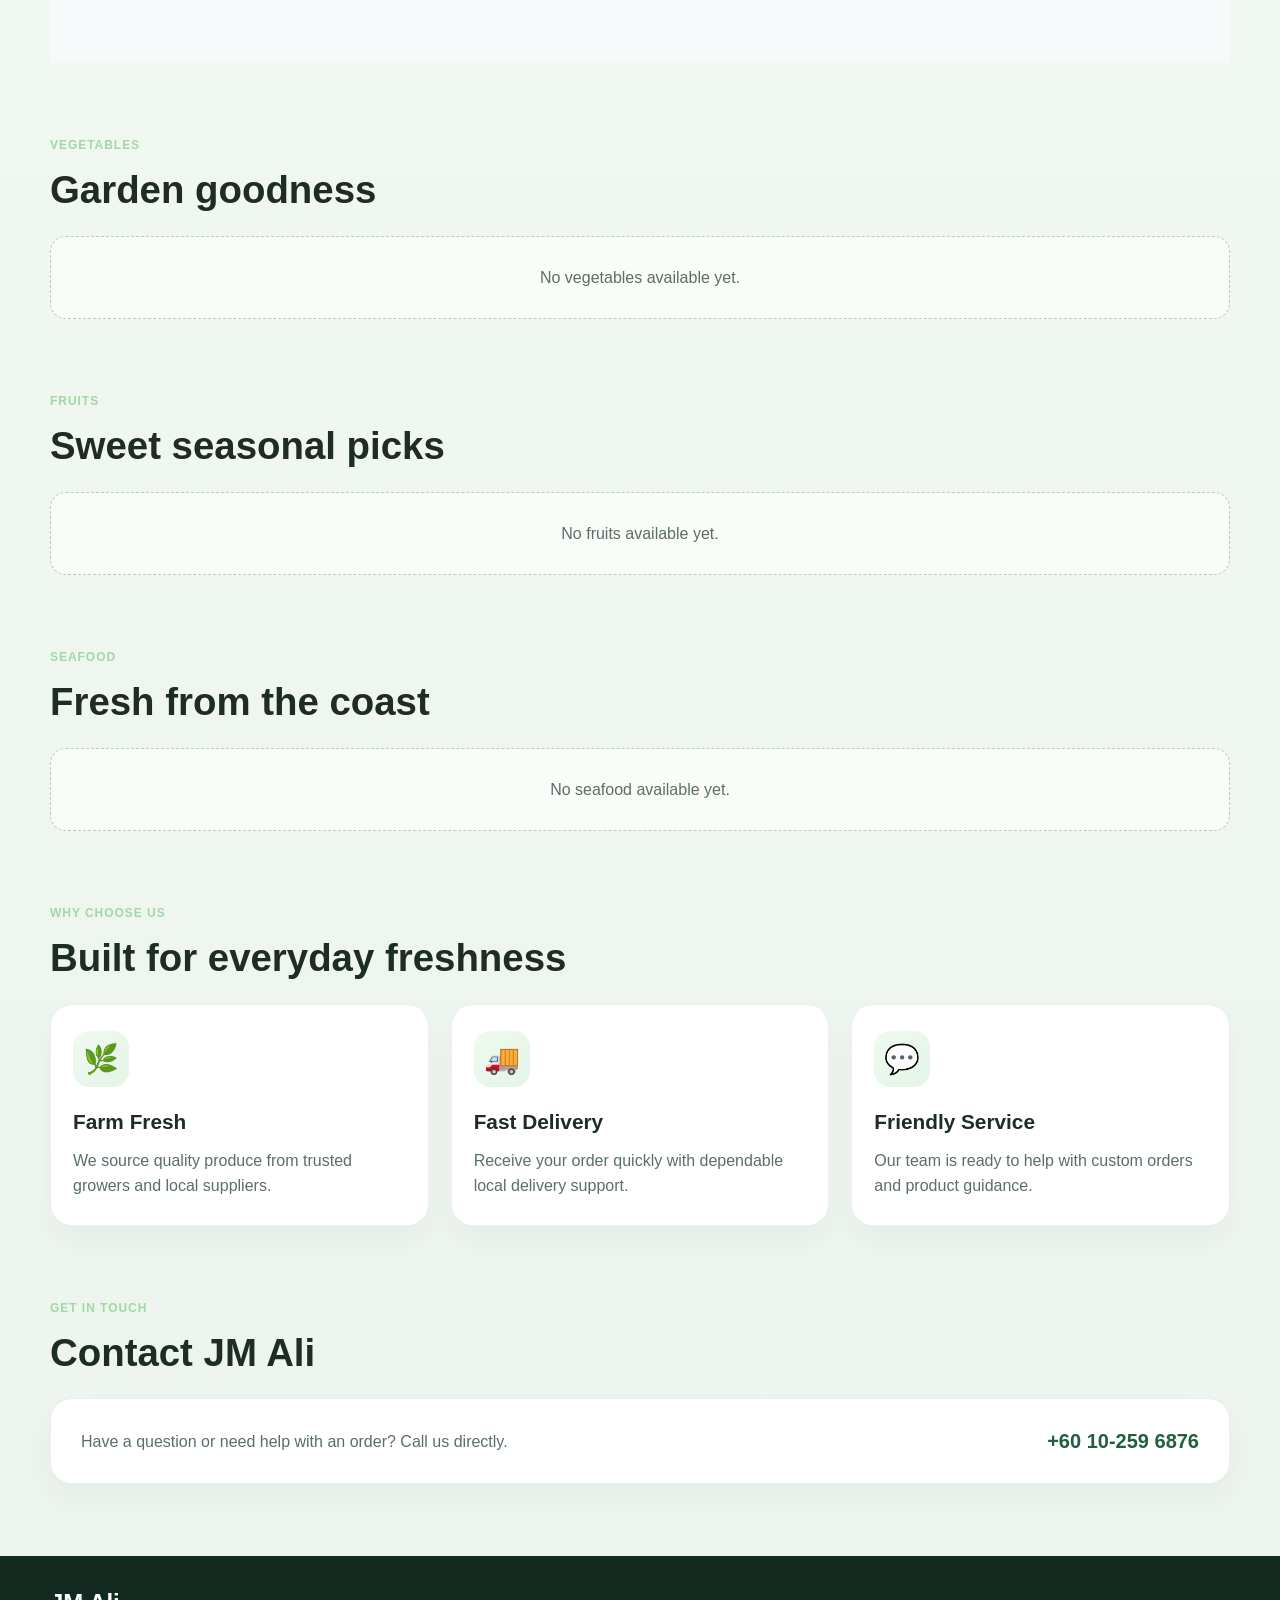
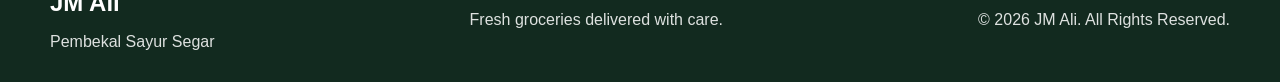
==== commit 32330b2b: "Fetch storefront products from API Replace the hardcoded local product catalog with live product dat" ====
--- a/index.html
+++ b/index.html
@@ -50,19 +50,8 @@
 
                 <div class="hero-panel" aria-label="Daily market highlight">
                     <div class="hero-badge">Today’s picks</div>
-                    <div class="hero-product-card">
-                        <img src="./Images/products/fruit/red_apple.avif" alt="Fresh apples" />
-                        <div>
-                            <h3>Fresh Apple</h3>
-                            <p>RM 5.60 / kg</p>
-                        </div>
-                    </div>
-                    <div class="hero-product-card muted">
-                        <img src="./Images/products/vegetable/broccoli.jpg" alt="Fresh broccoli" />
-                        <div>
-                            <h3>Fresh Broccoli</h3>
-                            <p>RM 5.60 / kg</p>
-                        </div>
+                    <div id="hero-products" class="hero-product-list">
+                        <p class="hero-empty-products">No products available yet.</p>
                     </div>
                 </div>
             </div>
@@ -140,60 +129,8 @@
                 <a href="#products" class="text-link">View all items</a>
             </div>
 
-            <div class="category-container" aria-label="Featured products">
-                <div class="card">
-                    <img src="./Images/products/fruit/tomato.jpg" alt="Fresh Tomatoes" />
-                    <div class="card-body">
-                        <h3>Fresh Tomatoes</h3>
-                        <p>RM 4.90 / kg</p>
-                        <button type="button">Add to Cart</button>
-                    </div>
-                </div>
-
-                <div class="card">
-                    <img src="./Images/products/vegetable/carrot.webp" alt="Fresh Carrots" />
-                    <div class="card-body">
-                        <h3>Fresh Carrots</h3>
-                        <p>RM 3.20 / kg</p>
-                        <button type="button">Add to Cart</button>
-                    </div>
-                </div>
-
-                <div class="card">
-                    <img src="./Images/products/vegetable/broccoli.jpg" alt="Fresh Broccoli" />
-                    <div class="card-body">
-                        <h3>Fresh Broccoli</h3>
-                        <p>RM 5.60 / kg</p>
-                        <button type="button">Add to Cart</button>
-                    </div>
-                </div>
-
-                <div class="card">
-                    <img src="./Images/products/vegetable/cabbage.jpg" alt="Fresh Cabbage" />
-                    <div class="card-body">
-                        <h3>Fresh Cabbage</h3>
-                        <p>RM 5.60 / kg</p>
-                        <button type="button">Add to Cart</button>
-                    </div>
-                </div>
-
-                <div class="card">
-                    <img src="./Images/products/fruit/cucumber.jpg" alt="Fresh Cucumber" />
-                    <div class="card-body">
-                        <h3>Fresh Cucumber</h3>
-                        <p>RM 5.60 / kg</p>
-                        <button type="button">Add to Cart</button>
-                    </div>
-                </div>
-
-                <div class="card">
-                    <img src="./Images/products/vegetable/garlic.jpg" alt="Fresh Garlic" />
-                    <div class="card-body">
-                        <h3>Fresh Garlic</h3>
-                        <p>RM 5.60 / kg</p>
-                        <button type="button">Add to Cart</button>
-                    </div>
-                </div>
+            <div id="featured-products" class="category-container" aria-label="Featured products">
+                <p class="empty-products">No products available yet. Please check back soon.</p>
             </div>
         </section>
 
@@ -205,30 +142,7 @@
                 </div>
             </div>
             <div class="product-grid">
-                <div class="card">
-                    <img src="./Images/products/vegetable/sweet_potato.jpg" alt="Fresh Sweet Potato" />
-                    <div class="card-body">
-                        <h3>Fresh Sweet Potato</h3>
-                        <p>RM 5.60 / kg</p>
-                        <button type="button">Add to Cart</button>
-                    </div>
-                </div>
-                <div class="card">
-                    <img src="./Images/products/vegetable/onion.jpg" alt="Fresh Onion" />
-                    <div class="card-body">
-                        <h3>Fresh Onion</h3>
-                        <p>RM 5.60 / kg</p>
-                        <button type="button">Add to Cart</button>
-                    </div>
-                </div>
-                <div class="card">
-                    <img src="./Images/products/vegetable/potato.webp" alt="Fresh Potato" />
-                    <div class="card-body">
-                        <h3>Fresh Potato</h3>
-                        <p>RM 5.60 / kg</p>
-                        <button type="button">Add to Cart</button>
-                    </div>
-                </div>
+                <p class="empty-products">No vegetables available yet.</p>
             </div>
         </section>
 
@@ -240,30 +154,7 @@
                 </div>
             </div>
             <div class="product-grid">
-                <div class="card">
-                    <img src="./Images/products/fruit/watermelon.jpg" alt="Fresh Watermelon" />
-                    <div class="card-body">
-                        <h3>Fresh Watermelon</h3>
-                        <p>RM 5.60 / kg</p>
-                        <button type="button">Add to Cart</button>
-                    </div>
-                </div>
-                <div class="card">
-                    <img src="./Images/products/fruit/mango.jpg" alt="Fresh Mango" />
-                    <div class="card-body">
-                        <h3>Fresh Mango</h3>
-                        <p>RM 5.60 / kg</p>
-                        <button type="button">Add to Cart</button>
-                    </div>
-                </div>
-                <div class="card">
-                    <img src="./Images/products/fruit/pineapple.webp" alt="Fresh Pineapple" />
-                    <div class="card-body">
-                        <h3>Fresh Pineapple</h3>
-                        <p>RM 5.60 / kg</p>
-                        <button type="button">Add to Cart</button>
-                    </div>
-                </div>
+                <p class="empty-products">No fruits available yet.</p>
             </div>
         </section>
 
@@ -275,14 +166,7 @@
                 </div>
             </div>
             <div class="product-grid">
-                <div class="card">
-                    <img src="./Images/products/seafood/bluefin_tuna.jpg" alt="Fresh Tuna" />
-                    <div class="card-body">
-                        <h3>Fresh Tuna</h3>
-                        <p>RM 5.60 / kg</p>
-                        <button type="button">Add to Cart</button>
-                    </div>
-                </div>
+                <p class="empty-products">No seafood available yet.</p>
             </div>
         </section>
 
--- a/css/style.css
+++ b/css/style.css
@@ -316,6 +316,11 @@
     font-size: 0.95rem;
 }
 
+.hero-empty-products {
+    margin: 0;
+    color: rgba(255, 255, 255, 0.78);
+}
+
 .trust-strip {
     padding: 28px 0 10px;
 }
@@ -407,6 +412,17 @@
     display: flex;
     gap: 22px;
     flex-wrap: wrap;
+}
+
+.empty-products {
+    width: 100%;
+    margin: 0;
+    padding: 28px;
+    border: 1px dashed #b9cdbb;
+    border-radius: 16px;
+    color: var(--muted);
+    background: rgba(255, 255, 255, 0.65);
+    text-align: center;
 }
 
 .featured .category-container {
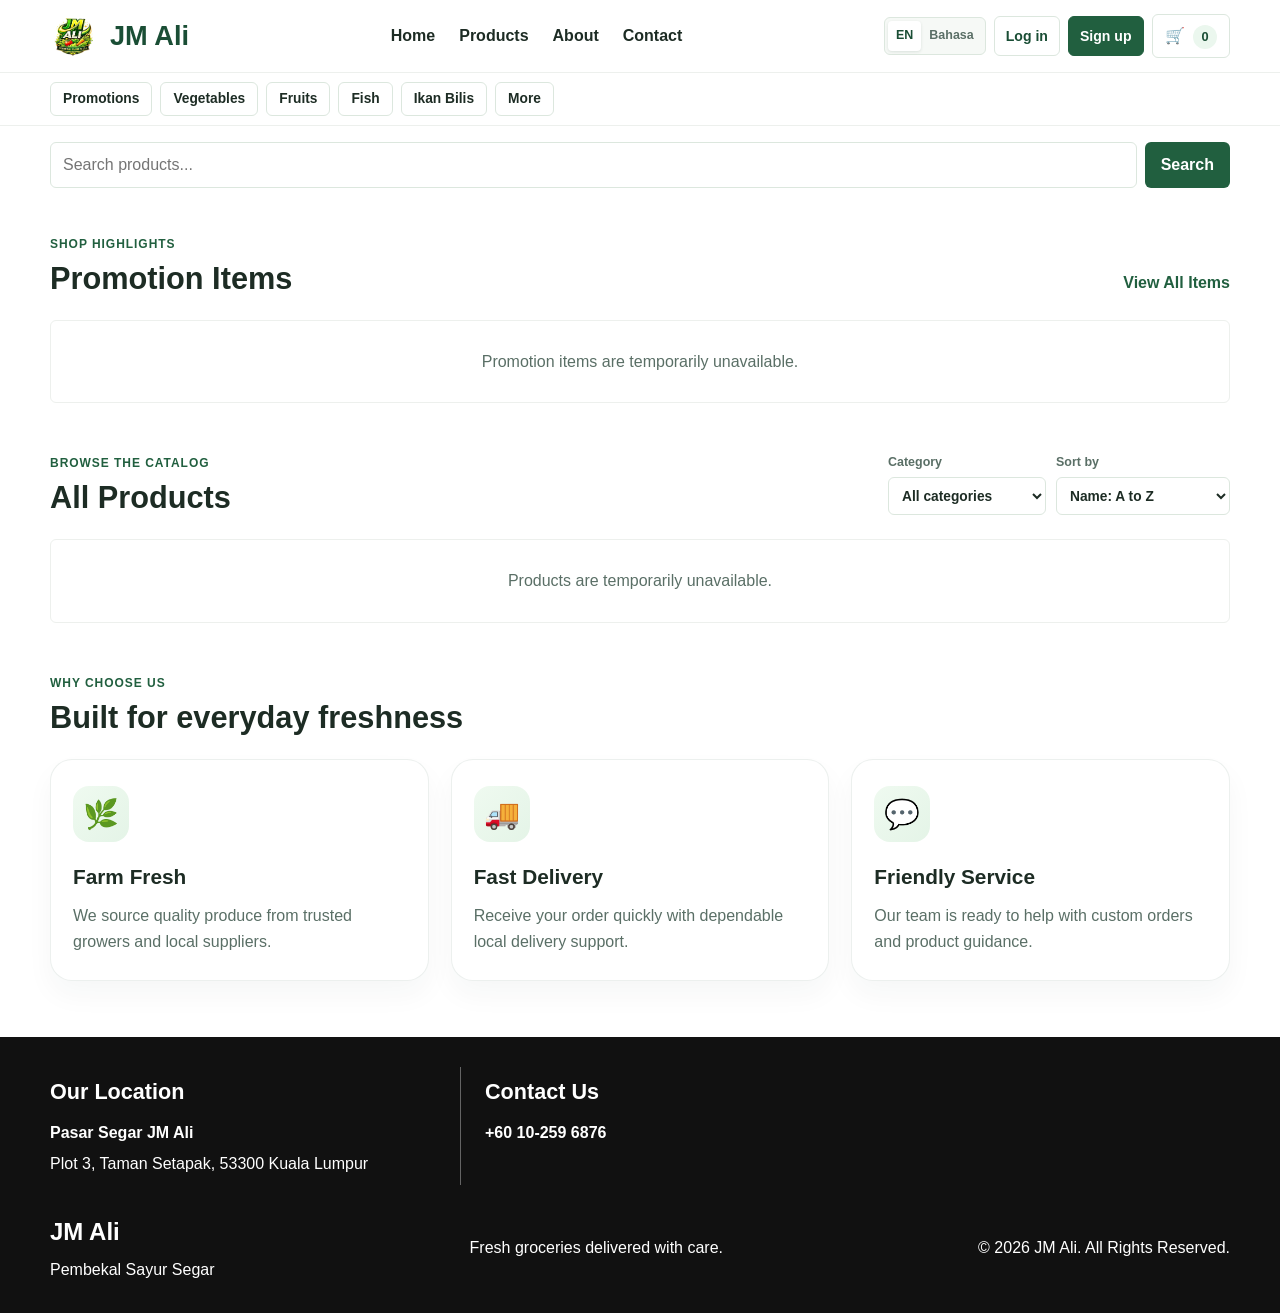
==== commit db0ee7f8: "Add customer auth and storefront refresh Introduces a PHP customer auth API with signup, login, logo" ====
--- a/index.html
+++ b/index.html
@@ -13,160 +13,94 @@
                 <img src="./Images/logo/logo.png" alt="JM Ali Logo" />
                 <div>
                     <h1>JM Ali</h1>
-                    <p>Pembekal Sayur Segar</p>
                 </div>
             </div>
 
             <nav class="main-nav" aria-label="Main navigation">
                 <a href="#home">Home</a>
-                <a href="#products">Products</a>
+                <a href="#all-products">Products</a>
                 <a href="#about">About</a>
                 <a href="#contact">Contact</a>
             </nav>
 
-            <button id="open-cart" class="cart-button" type="button" aria-label="Open shopping cart" title="Open shopping cart">🛒 <span id="cart-count">0</span></button>
+            <div class="header-utilities">
+                <div class="language-switch" role="group" aria-label="Language">
+                    <button type="button" data-language="en" aria-pressed="true">EN</button>
+                    <button type="button" data-language="ms" aria-pressed="false">Bahasa</button>
+                </div>
+                <div id="auth-actions" class="auth-actions">
+                    <button id="open-login" class="auth-button" type="button">Log in</button>
+                    <button id="open-signup" class="auth-button auth-signup" type="button">Sign up</button>
+                </div>
+                <span id="auth-user" class="auth-user" hidden></span>
+                <button id="auth-logout" class="auth-button" type="button" hidden>Log out</button>
+                <button id="open-cart" class="cart-button" type="button" aria-label="Open shopping cart" title="Open shopping cart">🛒 <span id="cart-count">0</span></button>
+            </div>
         </div>
     </header>
 
+    <nav class="category-shortcuts" aria-label="Shop categories">
+        <div class="container category-shortcuts-inner">
+            <a href="#promotions">Promotions</a>
+            <a href="#all-products" data-category-filter="Vegetables">Vegetables</a>
+            <a href="#all-products" data-category-filter="Fruits">Fruits</a>
+            <a href="#all-products" data-category-filter="Seafood">Fish</a>
+            <a href="#all-products" data-category-filter="Seafood">Ikan Bilis</a>
+            <a href="#all-products" data-category-filter="All">More</a>
+        </div>
+    </nav>
+
+    <form id="storefront-search" class="store-search container" role="search" aria-label="Search products">
+        <label class="visually-hidden" for="storefront-search-input">Search products</label>
+        <input id="storefront-search-input" type="search" placeholder="Search products..." />
+        <button type="submit">Search</button>
+    </form>
+
     <main id="home">
-        <section class="hero">
-            <div class="container hero-inner">
-                <div class="hero-copy">
-                    <span class="eyebrow">Fresh market everyday</span>
-                    <h2>Quality groceries for your home and family.</h2>
-                    <p>Fruits, vegetables, seafood, and household essentials delivered fresh from trusted farm suppliers.</p>
-
-                    <div class="hero-actions">
-                        <a href="#products" class="primary-btn">Browse Products</a>
-                        <button id="open-customer-order-secondary" class="secondary-btn" type="button">Contact Us</button>
-                    </div>
-
-                    <ul class="hero-meta" aria-label="Store highlights">
-                        <li>Same-day delivery</li>
-                        <li>Freshly sourced</li>
-                        <li>Affordable pricing</li>
-                    </ul>
-                </div>
-
-                <div class="hero-panel" aria-label="Daily market highlight">
-                    <div class="hero-badge">Today’s picks</div>
-                    <div id="hero-products" class="hero-product-list">
-                        <p class="hero-empty-products">No products available yet.</p>
-                    </div>
-                </div>
+        <section id="promotions" class="featured container">
+            <div class="section-heading split-heading">
+                <div>
+                    <span class="eyebrow">Shop highlights</span>
+                    <h2>Promotion Items</h2>
+                </div>
+                <a href="#all-products" class="text-link">View All Items</a>
+            </div>
+
+            <div id="promotion-products" class="product-grid" aria-label="Promotion items">
+                <p class="empty-products">No products available yet. Please check back soon.</p>
             </div>
         </section>
 
-        <section class="trust-strip">
-            <div class="container trust-grid">
-                <div>
-                    <strong>500+</strong>
-                    <span>Happy customers</span>
-                </div>
-                <div>
-                    <strong>Daily</strong>
-                    <span>Fresh stock updates</span>
-                </div>
-                <div>
-                    <strong>4.9/5</strong>
-                    <span>Customer rating</span>
-                </div>
-                <div>
-                    <strong>24/7</strong>
-                    <span>Order support</span>
-                </div>
-            </div>
-        </section>
-
-        <section class="customer-order-cta container">
-            <div>
-                <span class="eyebrow light">Quick order</span>
-                <h2>Order from JM Ali</h2>
-                <p>Send your details and item list, and our team will contact you as soon as possible.</p>
-            </div>
-            <button id="open-customer-order-cta" class="primary-btn" type="button">Place Order</button>
-        </section>
-
-        <section class="categories container" id="products">
-            <div class="section-heading">
-                <span class="eyebrow">Shop by category</span>
-                <h2>Fresh favorites for every table</h2>
-            </div>
-
-            <div class="category-container">
-                <a href="#vegetables" class="category-link">
-                    <article class="category-card">
-                        <span class="category-icon">🥬</span>
-                        <h3>Vegetables</h3>
-                        <p>Fresh vegetables every day.</p>
-                    </article>
-                </a>
-
-                <a href="#fruits" class="category-link">
-                    <article class="category-card">
-                        <span class="category-icon">🍎</span>
-                        <h3>Fruits</h3>
-                        <p>Sweet and fresh fruits.</p>
-                    </article>
-                </a>
-
-                <a href="#seafood" class="category-link">
-                    <article class="category-card">
-                        <span class="category-icon">🐟</span>
-                        <h3>Seafood</h3>
-                        <p>Fresh seafood daily.</p>
-                    </article>
-                </a>
-            </div>
-        </section>
-
-        <section class="featured container">
+        <section id="all-products" class="product-section container">
             <div class="section-heading split-heading">
                 <div>
-                    <span class="eyebrow">Featured products</span>
-                    <h2>Popular picks this week</h2>
-                </div>
-                <a href="#products" class="text-link">View all items</a>
-            </div>
-
-            <div id="featured-products" class="category-container" aria-label="Featured products">
+                    <span class="eyebrow">Browse the catalog</span>
+                    <h2>All Products</h2>
+                </div>
+                <div class="catalog-controls">
+                    <label>
+                        Category
+                        <select id="storefront-category-filter">
+                            <option value="All">All categories</option>
+                            <option value="Vegetables">Vegetables</option>
+                            <option value="Fruits">Fruits</option>
+                            <option value="Seafood">Fish &amp; seafood</option>
+                        </select>
+                    </label>
+                    <label>
+                        Sort by
+                        <select id="storefront-sort">
+                            <option value="name-asc">Name: A to Z</option>
+                            <option value="name-desc">Name: Z to A</option>
+                            <option value="category">Category</option>
+                            <option value="price-asc">Price: low to high</option>
+                            <option value="price-desc">Price: high to low</option>
+                        </select>
+                    </label>
+                </div>
+            </div>
+            <div id="all-products-grid" class="product-grid" aria-label="All products" aria-live="polite">
                 <p class="empty-products">No products available yet. Please check back soon.</p>
-            </div>
-        </section>
-
-        <section id="vegetables" class="product-section container">
-            <div class="section-heading split-heading">
-                <div>
-                    <span class="eyebrow">Vegetables</span>
-                    <h2>Garden goodness</h2>
-                </div>
-            </div>
-            <div class="product-grid">
-                <p class="empty-products">No vegetables available yet.</p>
-            </div>
-        </section>
-
-        <section id="fruits" class="product-section container">
-            <div class="section-heading split-heading">
-                <div>
-                    <span class="eyebrow">Fruits</span>
-                    <h2>Sweet seasonal picks</h2>
-                </div>
-            </div>
-            <div class="product-grid">
-                <p class="empty-products">No fruits available yet.</p>
-            </div>
-        </section>
-
-        <section id="seafood" class="product-section container">
-            <div class="section-heading split-heading">
-                <div>
-                    <span class="eyebrow">Seafood</span>
-                    <h2>Fresh from the coast</h2>
-                </div>
-            </div>
-            <div class="product-grid">
-                <p class="empty-products">No seafood available yet.</p>
             </div>
         </section>
 
@@ -196,28 +130,30 @@
         </section>
     </main>
 
-    <section class="contact-section container" id="contact">
-        <div class="section-heading">
-            <span class="eyebrow">Get in touch</span>
-            <h2>Contact JM Ali</h2>
-        </div>
-        <div class="contact-details">
-            <p>Have a question or need help with an order? Call us directly.</p>
-            <a class="contact-phone" href="tel:+60102596876">+60 10-259 6876</a>
-        </div>
-    </section>
-
-    <footer class="site-footer">
-        <div class="container footer-inner">
-            <div>
-                <h3>JM Ali</h3>
-                <p>Pembekal Sayur Segar</p>
-            </div>
-            <div>
-                <p>Fresh groceries delivered with care.</p>
-            </div>
-            <div>
-                <p>© 2026 JM Ali. All Rights Reserved.</p>
+    <footer class="site-footer" id="contact">
+        <div class="container">
+            <div class="footer-contact-grid">
+                <section class="footer-info">
+                    <h2>Our Location</h2>
+                    <a class="footer-info-link" href="https://maps.app.goo.gl/zCE2KezQLbjkmcH18?g_st=aw" target="_blank" rel="noopener noreferrer" aria-label="Open location in Google Maps">Pasar Segar JM Ali</a>
+                    <address>Plot 3, Taman Setapak, 53300 Kuala Lumpur</address>
+                </section>
+                <section class="footer-info footer-contact">
+                    <h2>Contact Us</h2>
+                    <a class="footer-info-link" href="tel:+60102596876">+60 10-259 6876</a>
+                </section>
+            </div>
+            <div class="footer-inner">
+                <div>
+                    <h3>JM Ali</h3>
+                    <p>Pembekal Sayur Segar</p>
+                </div>
+                <div>
+                    <p>Fresh groceries delivered with care.</p>
+                </div>
+                <div>
+                    <p>© 2026 JM Ali. All Rights Reserved.</p>
+                </div>
             </div>
         </div>
     </footer>
@@ -311,6 +247,55 @@
         <span>Added to Cart</span>
     </div>
 
+    <div id="auth-modal" class="customer-order-modal hidden" aria-hidden="true">
+        <section class="customer-order-form-panel auth-panel" role="dialog" aria-modal="true" aria-labelledby="auth-title">
+            <div class="customer-order-header">
+                <h2 id="auth-title">Log in</h2>
+                <button type="button" id="close-auth" class="close-order-modal" aria-label="Close account dialog">×</button>
+            </div>
+            <div id="auth-tabs" class="auth-tabs" role="tablist" aria-label="Account access">
+                <button id="auth-tab-login" type="button" role="tab" aria-selected="true">Log in</button>
+                <button id="auth-tab-signup" type="button" role="tab" aria-selected="false">Sign up</button>
+            </div>
+            <form id="auth-form">
+                <div class="auth-form-fields">
+                    <label id="auth-name-field" hidden>
+                        Full name
+                        <input id="auth-name" name="name" type="text" maxlength="120" autocomplete="name" />
+                    </label>
+                    <label id="auth-email-field">
+                        Email address
+                        <input id="auth-email" name="email" type="email" maxlength="254" autocomplete="email" required />
+                    </label>
+                    <label id="auth-password-field">
+                        Password
+                        <input id="auth-password" name="password" type="password" minlength="8" autocomplete="current-password" required />
+                    </label>
+                    <button id="auth-forgot-password" class="auth-forgot-link" type="button">Forgot password?</button>
+                    <label id="auth-confirm-password-field" hidden>
+                        Confirm new password
+                        <input id="auth-confirm-password" type="password" minlength="8" autocomplete="new-password" />
+                    </label>
+                    <label id="auth-account-type-field" hidden>
+                        I am signing up as
+                        <select id="auth-account-type" name="account_type">
+                            <option value="individual">Individual</option>
+                            <option value="restaurant">Restaurant</option>
+                        </select>
+                    </label>
+                    <label class="remember-device">
+                        <input id="auth-remember" type="checkbox" checked />
+                        Keep me signed in on this device until I log out
+                    </label>
+                </div>
+                <p id="auth-status" class="auth-status" role="status" aria-live="polite"></p>
+                <div class="customer-order-actions">
+                    <button id="auth-submit" type="submit" class="primary-order-button">Log in</button>
+                </div>
+            </form>
+        </section>
+    </div>
+
     <script src="./js/script.js"></script>
 </body>
 </html>
--- a/css/style.css
+++ b/css/style.css
@@ -25,7 +25,7 @@
 body {
     margin: 0;
     font-family: 'Segoe UI', Tahoma, Geneva, Verdana, sans-serif;
-    background: linear-gradient(180deg, #f4f9f3 0%, #edf4ee 100%);
+    background: var(--white);
     color: var(--text);
     line-height: 1.6;
 }
@@ -56,9 +56,8 @@
     position: sticky;
     top: 0;
     z-index: 30;
-    background: rgba(17, 51, 37, 0.92);
-    backdrop-filter: blur(8px);
-    border-bottom: 1px solid rgba(255, 255, 255, 0.08);
+    background: var(--white);
+    border-bottom: 1px solid #edf0ed;
 }
 
 .header-inner {
@@ -66,7 +65,7 @@
     align-items: center;
     justify-content: space-between;
     gap: 20px;
-    min-height: 88px;
+    min-height: 72px;
 }
 
 .logo-area {
@@ -77,41 +76,110 @@
 }
 
 .logo-area img {
-    width: 64px;
-    height: 64px;
+    width: 46px;
+    height: 46px;
     object-fit: contain;
 }
 
 .logo-area h1 {
     margin: 0;
-    font-size: clamp(1.8rem, 2vw, 2.4rem);
+    font-size: 1.7rem;
     line-height: 1.1;
-    color: var(--white);
+    color: var(--green-800);
 }
 
 .logo-area p {
     margin: 2px 0 0;
     font-size: 0.78rem;
     letter-spacing: 0.08em;
-    color: rgba(255, 255, 255, 0.75);
+    color: var(--muted);
     text-transform: uppercase;
 }
 
 .main-nav {
     display: flex;
     align-items: center;
-    gap: 28px;
+    gap: 24px;
     flex-wrap: wrap;
 }
 
 .main-nav a {
-    color: rgba(255, 255, 255, 0.82);
+    color: var(--text);
     font-weight: 600;
     transition: color 0.2s ease;
 }
 
 .main-nav a:hover {
-    color: #f8d96a;
+    color: var(--green-700);
+}
+
+.category-shortcuts {
+    background: var(--white);
+    border-bottom: 1px solid #edf0ed;
+}
+
+.category-shortcuts-inner {
+    display: flex;
+    align-items: center;
+    gap: 8px;
+    min-height: 52px;
+    overflow-x: auto;
+    scrollbar-width: thin;
+}
+
+.category-shortcuts a {
+    flex: 0 0 auto;
+    padding: 5px 12px;
+    border: 1px solid #dce7de;
+    border-radius: 6px;
+    color: var(--text);
+    font-size: 0.86rem;
+    font-weight: 600;
+    transition: background 0.2s ease, border-color 0.2s ease, color 0.2s ease;
+}
+
+.category-shortcuts a:hover {
+    background: var(--green-50);
+    border-color: #a9c9ae;
+    color: var(--green-700);
+}
+
+.store-search {
+    display: flex;
+    gap: 8px;
+    padding-top: 16px;
+}
+
+.store-search input {
+    flex: 1;
+    min-width: 0;
+    border: 1px solid #dce7de;
+    border-radius: 6px;
+    padding: 9px 12px;
+    color: var(--text);
+    background: var(--white);
+}
+
+.store-search button {
+    border: 0;
+    border-radius: 6px;
+    padding: 9px 16px;
+    background: var(--green-700);
+    color: var(--white);
+    font-weight: 700;
+    cursor: pointer;
+}
+
+.visually-hidden {
+    position: absolute;
+    width: 1px;
+    height: 1px;
+    padding: 0;
+    margin: -1px;
+    overflow: hidden;
+    clip: rect(0, 0, 0, 0);
+    white-space: nowrap;
+    border: 0;
 }
 
 .primary-btn,
@@ -131,11 +199,11 @@
     display: inline-flex;
     align-items: center;
     justify-content: center;
-    background: linear-gradient(135deg, var(--green-600), var(--green-700));
+    background: var(--green-700);
     color: var(--white);
-    padding: 14px 22px;
-    font-weight: 700;
-    box-shadow: 0 14px 24px rgba(46, 125, 50, 0.2);
+    padding: 10px 17px;
+    font-weight: 700;
+    box-shadow: none;
 }
 
 .secondary-btn,
@@ -161,12 +229,12 @@
 }
 
 .cart-button {
-    border: 1px solid rgba(255, 255, 255, 0.25);
-    border-radius: 12px;
-    background: rgba(255, 255, 255, 0.12);
-    color: var(--white);
-    padding: 12px 16px;
-    font-size: 1.15rem;
+    border: 1px solid #dce7de;
+    border-radius: 6px;
+    background: var(--white);
+    color: var(--green-800);
+    padding: 8px 12px;
+    font-size: 1rem;
     cursor: pointer;
 }
 
@@ -178,30 +246,91 @@
     justify-content: center;
     margin-left: 4px;
     border-radius: 999px;
-    background: #f8d96a;
-    color: var(--green-900);
+    background: var(--green-100);
+    color: var(--green-800);
     font-size: 0.8rem;
     font-weight: 800;
 }
 
 .cart-button:hover {
-    background: rgba(255, 255, 255, 0.2);
+    background: var(--green-50);
     transform: translateY(-1px);
 }
 
+.header-utilities,
+.auth-actions {
+    display: flex;
+    align-items: center;
+    gap: 8px;
+}
+
+.language-switch {
+    display: inline-flex;
+    align-items: center;
+    padding: 3px;
+    border: 1px solid #dce7de;
+    border-radius: 6px;
+    background: #f6f9f6;
+}
+
+.language-switch button {
+    border: 0;
+    border-radius: 4px;
+    padding: 5px 8px;
+    background: transparent;
+    color: var(--muted);
+    font: inherit;
+    font-size: 0.78rem;
+    font-weight: 700;
+    cursor: pointer;
+}
+
+.language-switch button.active {
+    background: var(--white);
+    color: var(--green-800);
+    box-shadow: 0 1px 3px rgba(18, 61, 40, 0.12);
+}
+
+.auth-button {
+    border: 1px solid #dce7de;
+    border-radius: 6px;
+    padding: 8px 11px;
+    background: var(--white);
+    color: var(--green-800);
+    font-size: 0.88rem;
+    font-weight: 700;
+    white-space: nowrap;
+    cursor: pointer;
+}
+
+.auth-button:hover {
+    background: var(--green-50);
+}
+
+.auth-signup {
+    border-color: var(--green-700);
+    background: var(--green-700);
+    color: var(--white);
+}
+
+.auth-signup:hover {
+    background: var(--green-800);
+}
+
+.auth-user {
+    color: var(--green-800);
+    font-size: 0.86rem;
+    font-weight: 700;
+}
+
 .hero {
-    background:
-        linear-gradient(120deg, rgba(12, 40, 28, 0.8), rgba(14, 42, 30, 0.68)),
-        url("../Images/hero/hero_banner.webp") center/cover no-repeat;
-    color: var(--white);
-    padding: 72px 0 50px;
+    background: var(--white);
+    color: var(--text);
+    padding: 34px 0 28px;
 }
 
 .hero-inner {
-    display: grid;
-    grid-template-columns: 1.4fr 0.8fr;
-    align-items: center;
-    gap: 42px;
+    display: block;
 }
 
 .eyebrow {
@@ -210,8 +339,8 @@
     text-transform: uppercase;
     font-size: 0.75rem;
     font-weight: 800;
-    color: #a2d7a6;
-    margin-bottom: 14px;
+    color: var(--green-700);
+    margin-bottom: 8px;
 }
 
 .eyebrow.light {
@@ -220,24 +349,23 @@
 
 .hero-copy h2 {
     margin: 0;
-    font-size: clamp(2.4rem, 4.2vw, 4.3rem);
-    line-height: 1.08;
-    letter-spacing: -0.04em;
+    font-size: clamp(2rem, 3vw, 2.8rem);
+    line-height: 1.15;
+    max-width: 720px;
+}
+
+.hero-copy p {
+    margin: 8px 0 0;
     max-width: 620px;
-}
-
-.hero-copy p {
-    margin: 18px 0 0;
-    max-width: 620px;
-    font-size: 1.08rem;
-    color: rgba(255, 255, 255, 0.84);
+    font-size: 1rem;
+    color: var(--muted);
 }
 
 .hero-actions {
     display: flex;
     align-items: center;
     gap: 16px;
-    margin-top: 24px;
+    margin-top: 16px;
     flex-wrap: wrap;
 }
 
@@ -382,7 +510,7 @@
 .featured,
 .product-section,
 .benefits {
-    padding-top: 68px;
+    padding-top: 46px;
 }
 
 .section-heading {
@@ -391,7 +519,7 @@
 
 .section-heading h2 {
     margin: 0;
-    font-size: clamp(2rem, 3vw, 2.8rem);
+    font-size: clamp(1.55rem, 2.4vw, 2rem);
     line-height: 1.1;
     color: var(--text);
 }
@@ -401,6 +529,31 @@
     align-items: flex-end;
     justify-content: space-between;
     gap: 20px;
+}
+
+.catalog-controls {
+    display: flex;
+    align-items: flex-end;
+    gap: 10px;
+}
+
+.catalog-controls label {
+    display: grid;
+    gap: 4px;
+    color: var(--muted);
+    font-size: 0.78rem;
+    font-weight: 700;
+}
+
+.catalog-controls select {
+    min-height: 38px;
+    border: 1px solid #dce7de;
+    border-radius: 6px;
+    padding: 6px 28px 6px 9px;
+    color: var(--text);
+    background: var(--white);
+    font: inherit;
+    font-size: 0.86rem;
 }
 
 .text-link {
@@ -418,8 +571,8 @@
     width: 100%;
     margin: 0;
     padding: 28px;
-    border: 1px dashed #b9cdbb;
-    border-radius: 16px;
+    border: 1px solid #edf0ed;
+    border-radius: 6px;
     color: var(--muted);
     background: rgba(255, 255, 255, 0.65);
     text-align: center;
@@ -474,17 +627,17 @@
 
 .card {
     background: var(--white);
-    border-radius: 22px;
+    border-radius: 6px;
     overflow: hidden;
     border: 1px solid var(--border);
-    box-shadow: 0 16px 34px rgba(18, 61, 40, 0.05);
+    box-shadow: 0 4px 16px rgba(18, 61, 40, 0.05);
     width: min(100%, 282px);
     transition: transform 0.2s ease, box-shadow 0.2s ease;
 }
 
 .card:hover {
-    transform: translateY(-8px);
-    box-shadow: 0 18px 40px rgba(18, 61, 40, 0.09);
+    transform: translateY(-3px);
+    box-shadow: 0 8px 20px rgba(18, 61, 40, 0.08);
 }
 
 .card img {
@@ -502,6 +655,15 @@
     margin: 0 0 8px;
     font-size: 1.25rem;
     color: var(--text);
+}
+
+.product-category-label {
+    display: inline-block;
+    margin-bottom: 5px;
+    color: var(--green-700);
+    font-size: 0.72rem;
+    font-weight: 700;
+    text-transform: uppercase;
 }
 
 .card p {
@@ -523,8 +685,8 @@
 
 .card button {
     width: 100%;
-    background: linear-gradient(135deg, #1d6f3a, #144d2d);
-    border-radius: 12px;
+    background: var(--green-700);
+    border-radius: 6px;
     color: var(--white);
     padding: 12px 16px;
     font-weight: 700;
@@ -573,39 +735,50 @@
     color: var(--muted);
 }
 
-.contact-section {
-    padding-top: 68px;
-}
-
-.contact-details {
-    display: flex;
-    align-items: center;
-    justify-content: space-between;
-    gap: 20px;
-    background: var(--white);
-    border: 1px solid var(--border);
-    border-radius: 22px;
-    padding: 26px 30px;
-    box-shadow: 0 14px 28px rgba(18, 61, 40, 0.04);
-}
-
-.contact-details p {
-    margin: 0;
-    color: var(--muted);
-}
-
-.contact-phone {
-    color: var(--green-700);
-    font-size: 1.25rem;
-    font-weight: 800;
-    white-space: nowrap;
+.footer-contact-grid {
+    display: grid;
+    grid-template-columns: repeat(2, minmax(0, 1fr));
+    max-width: 820px;
+    margin-bottom: 28px;
+}
+
+.footer-info {
+    min-width: 0;
+    padding: 8px 24px 8px 0;
+}
+
+.footer-contact {
+    padding-left: 24px;
+    border-left: 1px solid rgba(255, 255, 255, 0.35);
+}
+
+.footer-info h2 {
+    margin: 0 0 10px;
+    color: var(--white);
+    font-size: 1.35rem;
+}
+
+.footer-info address {
+    margin-top: 6px;
+    color: var(--white);
+    font-style: normal;
+}
+
+.footer-info-link {
+    color: var(--white);
+    font-weight: 700;
+    overflow-wrap: anywhere;
+}
+
+.footer-info-link:hover {
+    color: var(--white);
 }
 
 .site-footer {
-    background: #122a1f;
-    color: rgba(255, 255, 255, 0.86);
-    margin-top: 72px;
-    padding: 28px 0;
+    background: #111111;
+    color: var(--white);
+    margin-top: 56px;
+    padding: 30px 0;
 }
 
 .footer-inner {
@@ -624,6 +797,25 @@
 
 .footer-inner p {
     margin: 0;
+    color: var(--white);
+}
+
+@media (max-width: 640px) {
+    .footer-contact-grid {
+        grid-template-columns: 1fr;
+        margin-bottom: 20px;
+    }
+
+    .footer-info {
+        padding: 0;
+    }
+
+    .footer-contact {
+        margin-top: 18px;
+        padding: 16px 0 0;
+        border-top: 1px solid rgba(255, 255, 255, 0.35);
+        border-left: 0;
+    }
 }
 
 .customer-order-modal {
@@ -647,6 +839,148 @@
     border-radius: 24px;
     box-shadow: 0 25px 55px rgba(0, 0, 0, 0.18);
     padding: 26px;
+}
+
+.auth-panel {
+    width: min(480px, 100%);
+}
+
+#auth-modal {
+    background-color: rgba(12, 19, 16, 0);
+    transition: background-color 260ms ease;
+}
+
+#auth-modal.is-open {
+    background-color: rgba(12, 19, 16, 0.58);
+}
+
+#auth-modal .auth-panel {
+    opacity: 0;
+    transform: translateY(36px);
+    transition: opacity 200ms ease, transform 260ms cubic-bezier(0.2, 0.75, 0.25, 1);
+}
+
+#auth-modal.is-open .auth-panel {
+    opacity: 1;
+    transform: translateY(0);
+}
+
+#auth-modal.is-closing {
+    background-color: rgba(12, 19, 16, 0);
+}
+
+#auth-modal.is-closing .auth-panel {
+    opacity: 0;
+    transform: translateY(36px);
+}
+
+.auth-tabs {
+    display: grid;
+    grid-template-columns: 1fr 1fr;
+    gap: 4px;
+    margin: -4px 0 20px;
+    padding: 4px;
+    border-radius: 6px;
+    background: #f3f6f3;
+}
+
+.auth-tabs button {
+    border: 0;
+    border-radius: 4px;
+    padding: 9px;
+    background: transparent;
+    color: var(--muted);
+    font: inherit;
+    font-weight: 700;
+    cursor: pointer;
+}
+
+.auth-tabs button.active {
+    background: var(--white);
+    color: var(--green-800);
+    box-shadow: 0 1px 4px rgba(18, 61, 40, 0.12);
+}
+
+.auth-form-fields {
+    display: grid;
+    gap: 14px;
+}
+
+.auth-form-fields [hidden],
+.auth-tabs[hidden],
+.auth-forgot-link[hidden],
+.header-utilities [hidden] {
+    display: none !important;
+}
+
+.auth-form-fields > label:not(.remember-device) {
+    display: grid;
+    gap: 7px;
+    color: var(--text);
+    font-weight: 700;
+}
+
+.auth-form-fields input:not([type="checkbox"]),
+.auth-form-fields select {
+    width: 100%;
+    min-height: 44px;
+    border: 1px solid #dfe7df;
+    border-radius: 6px;
+    padding: 10px 12px;
+    background: #fbfcfb;
+    color: var(--text);
+    font: inherit;
+}
+
+.remember-device {
+    display: flex;
+    align-items: center;
+    gap: 8px;
+    color: var(--muted);
+    font-size: 0.9rem;
+}
+
+.remember-device input {
+    accent-color: var(--green-700);
+}
+
+.auth-forgot-link {
+    justify-self: start;
+    margin-top: -8px;
+    padding: 0;
+    border: 0;
+    background: transparent;
+    color: var(--green-700);
+    font: inherit;
+    font-size: 0.88rem;
+    font-weight: 700;
+    cursor: pointer;
+}
+
+.auth-status {
+    min-height: 1.4em;
+    margin: 12px 0 0;
+    color: var(--green-700);
+    font-size: 0.9rem;
+}
+
+.auth-status.error {
+    color: #a33a3a;
+}
+
+.auth-panel .customer-order-actions {
+    margin-top: 4px;
+}
+
+.auth-panel .primary-order-button {
+    width: 100%;
+}
+
+@media (prefers-reduced-motion: reduce) {
+    #auth-modal,
+    #auth-modal .auth-panel {
+        transition-duration: 1ms;
+    }
 }
 
 .cart-panel {
@@ -858,13 +1192,30 @@
 ====================================== */
 
 .featured{
-
-    background:#F8F9FA;
-
-    padding:70px 20px;
-
-    text-align:center;
-
+    background: var(--white);
+    padding: 42px 0 0;
+    text-align: left;
+
+
+#all-products {
+    scroll-margin-top: 24px;
+}
+
+@media (max-width: 640px) {
+    .catalog-controls {
+        width: 100%;
+        align-items: stretch;
+        flex-direction: column;
+    }
+
+    .catalog-controls select {
+        width: 100%;
+    }
+
+    .split-heading:has(.catalog-controls) {
+        align-items: flex-start;
+    }
+}
 }
 
 /* ======================================
